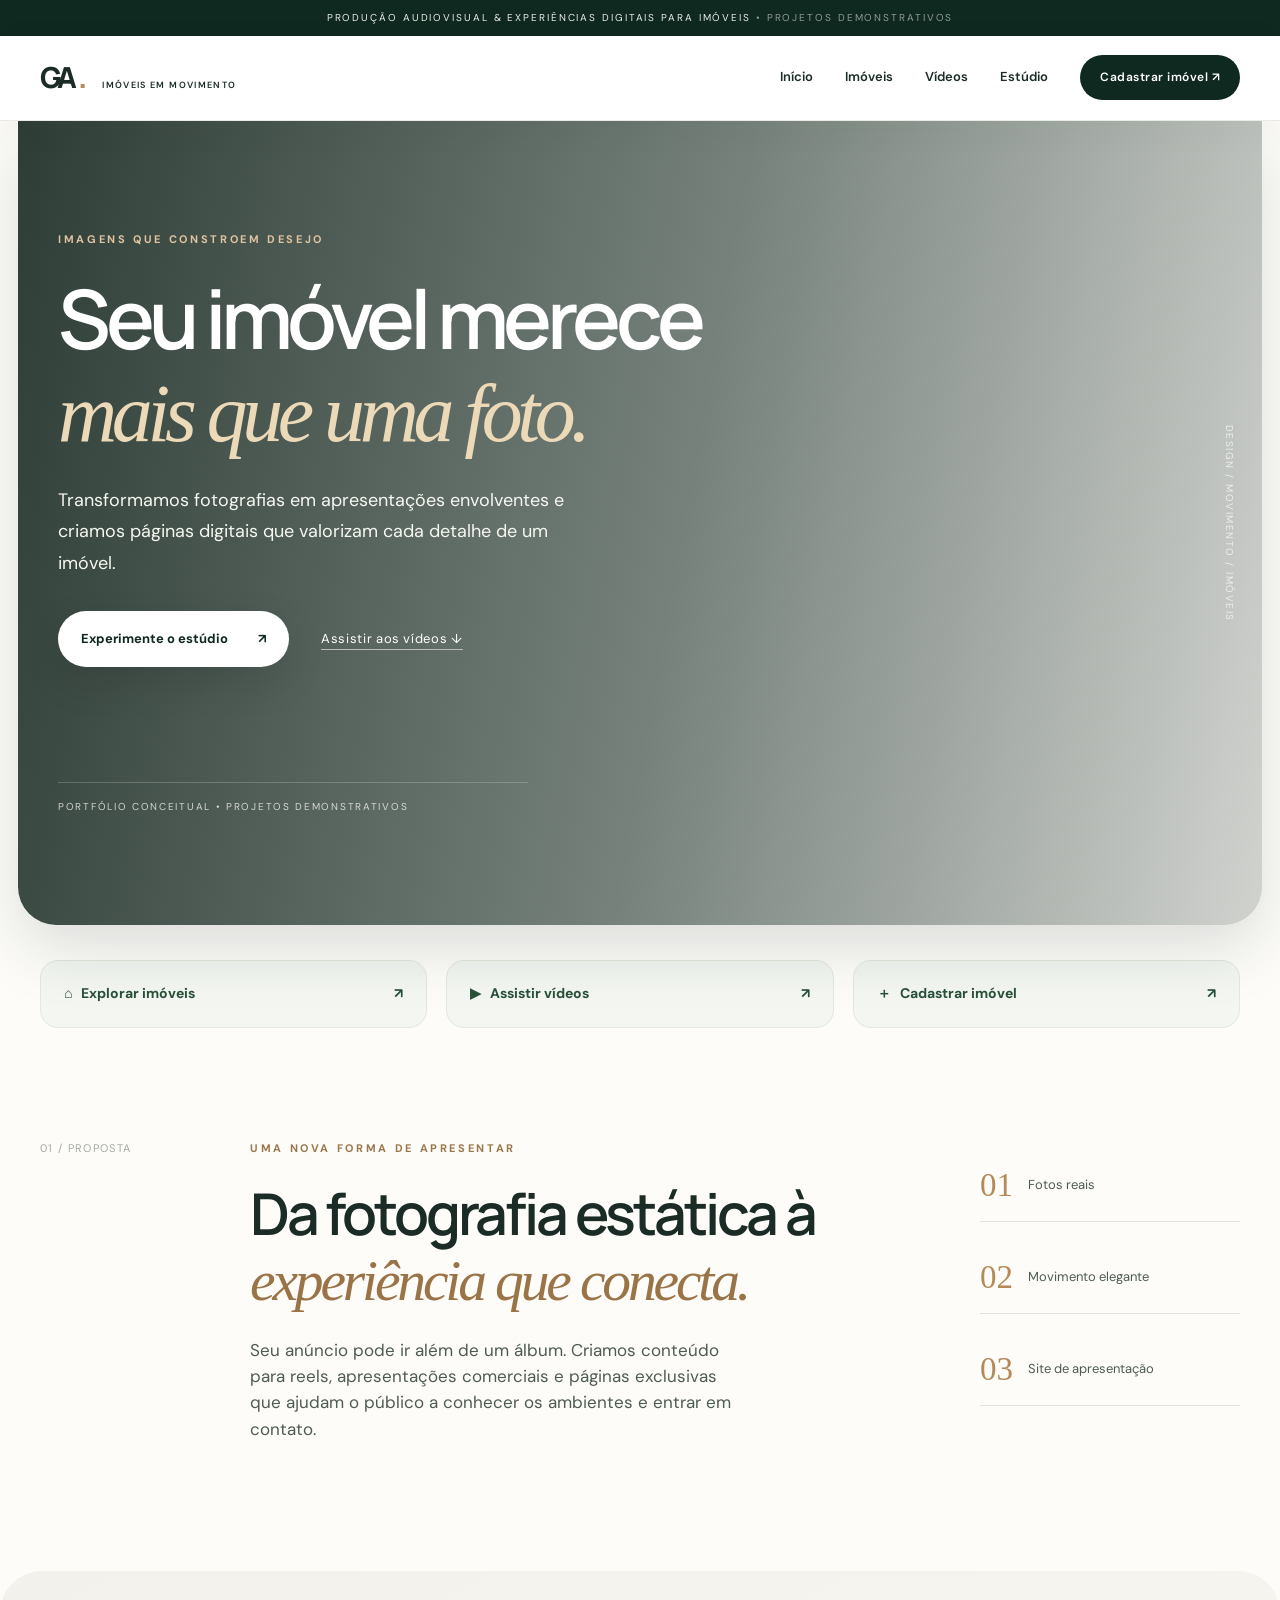
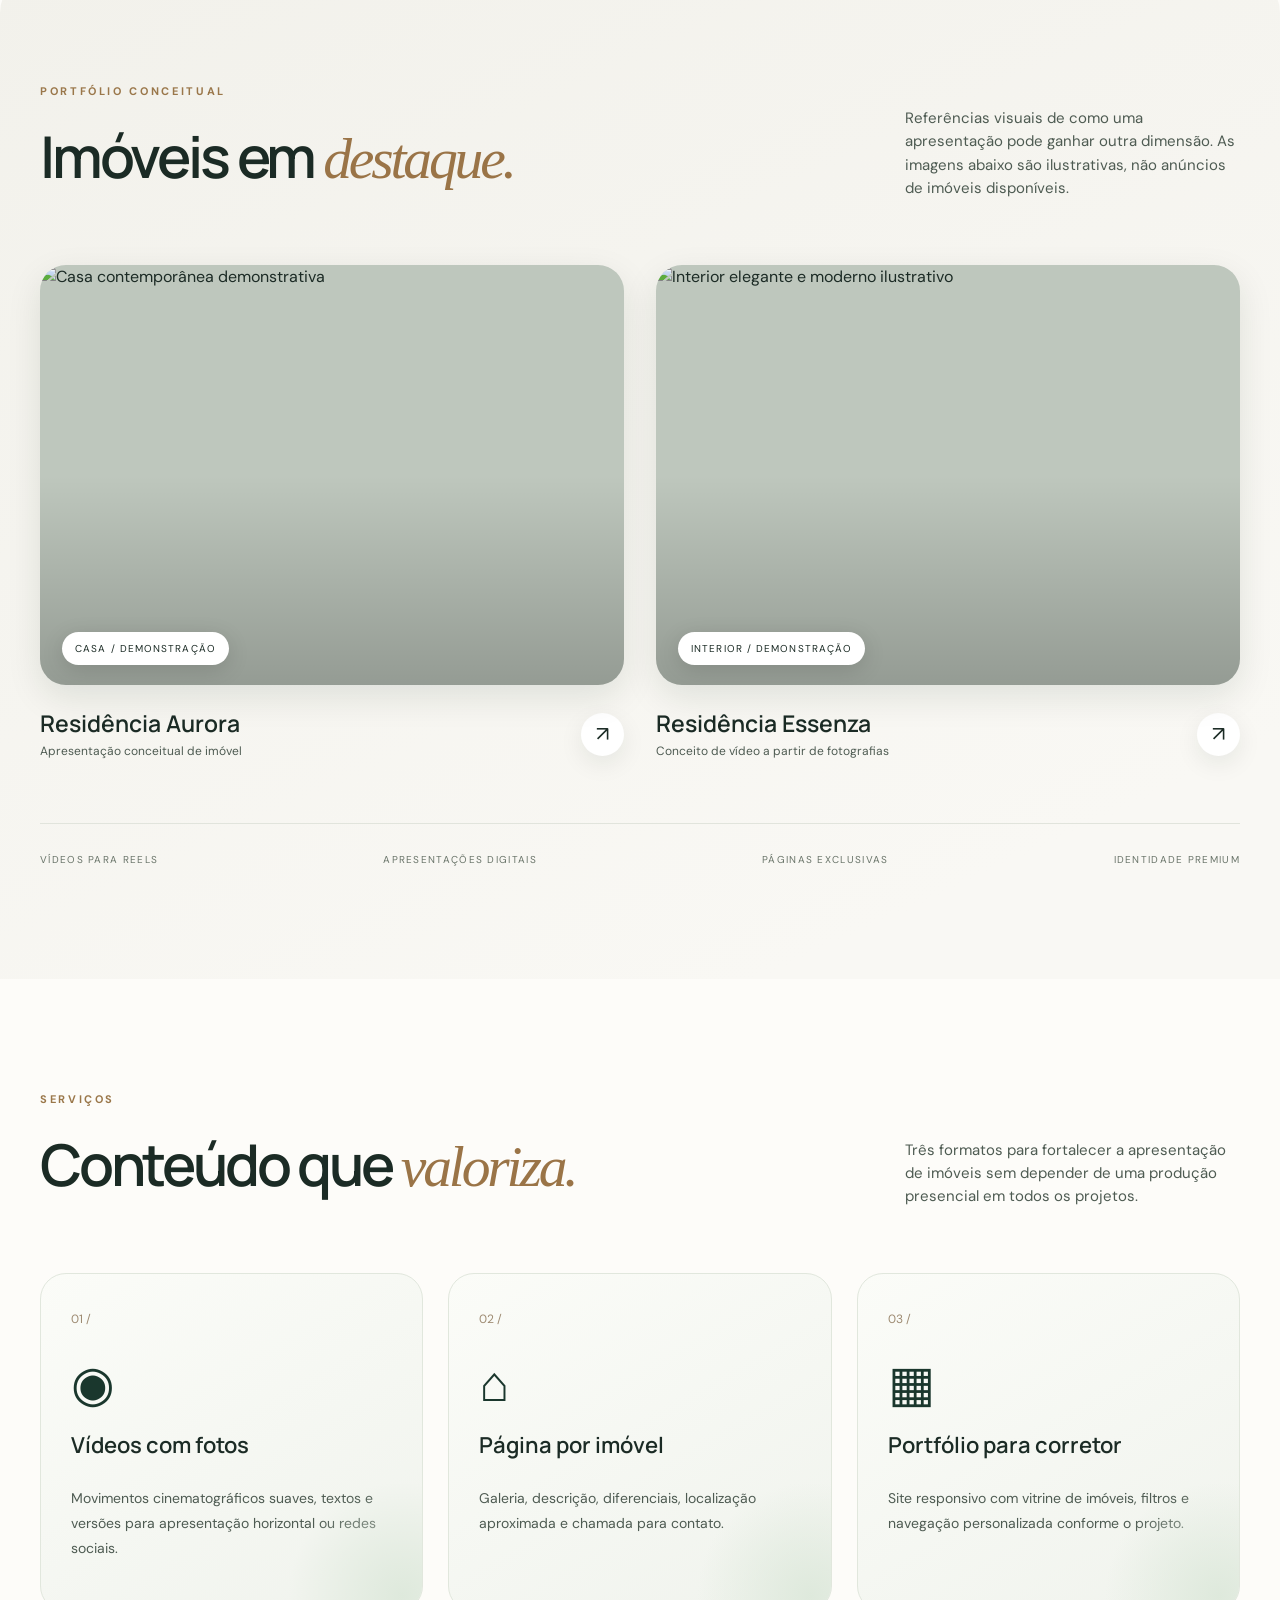
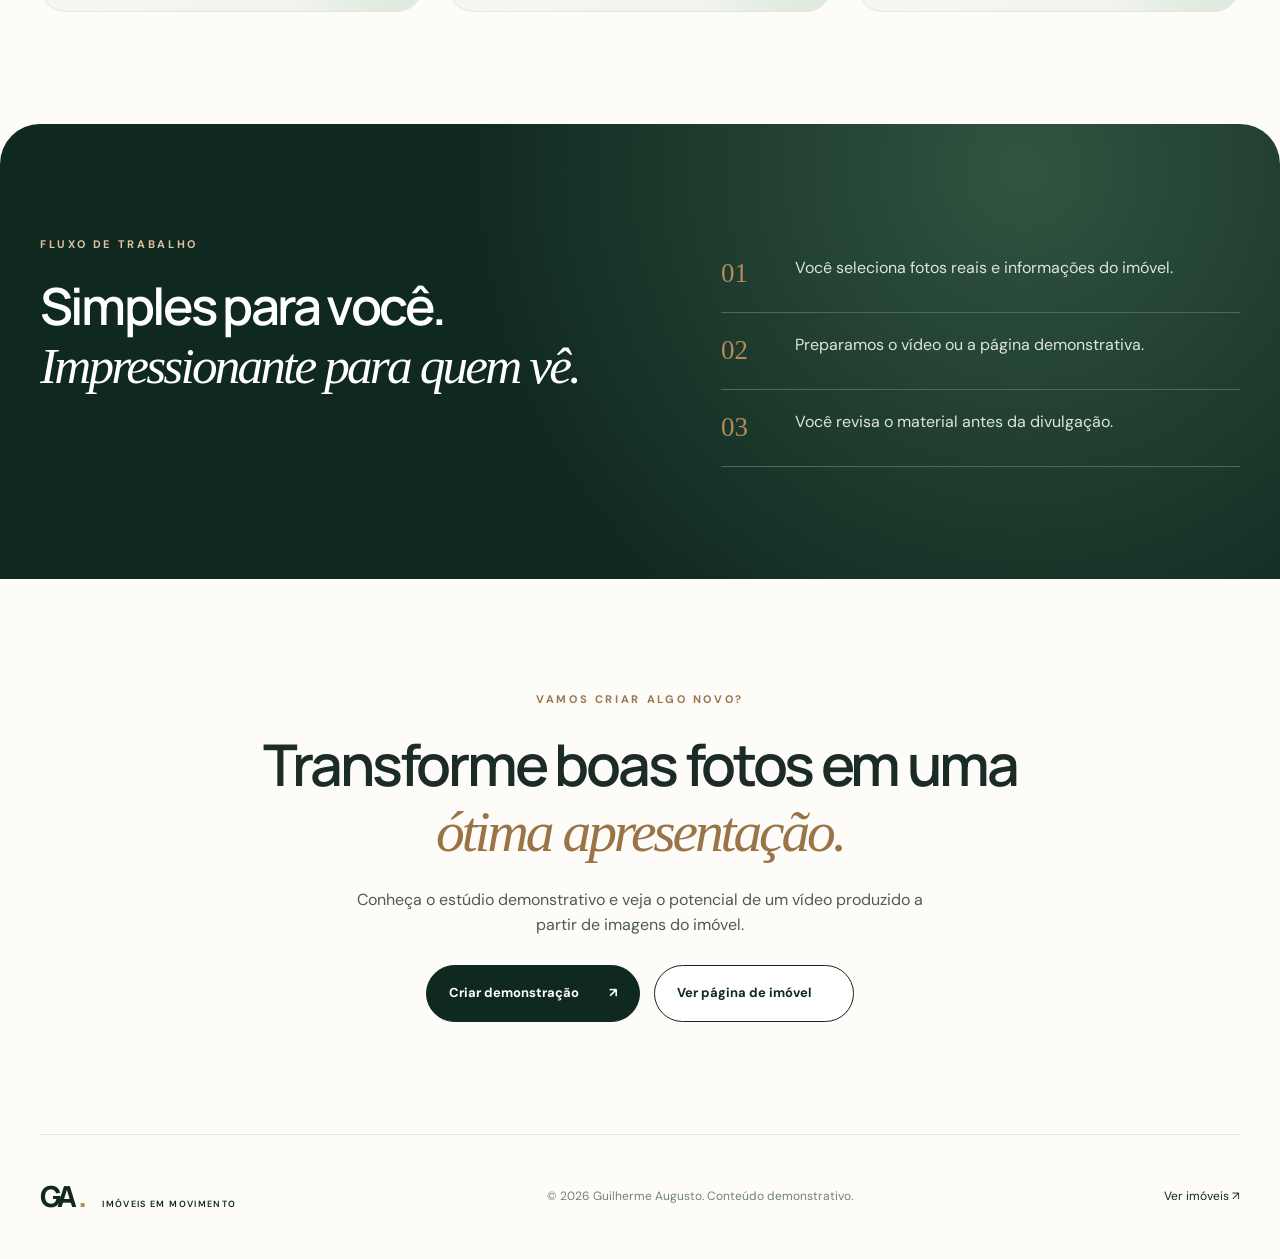
==== index.html @ cf85aceb "feat: vitrine de imoveis, cadastro local e galeria de videos demonstrativos" ====
<!doctype html>
<html lang="pt-BR"><head>
<meta charset="utf-8"><meta name="viewport" content="width=device-width,initial-scale=1">
<meta name="description" content="Guilherme Augusto — vídeos imobiliários e experiências digitais para corretores e imobiliárias.">
<meta name="theme-color" content="#122821"><title>Imóveis em Movimento | Guilherme Augusto</title>
<link rel="icon" href="assets/favicon.svg" type="image/svg+xml"><link rel="stylesheet" href="css/styles.css"><link rel="stylesheet" href="css/showcase.css">
<script defer src="js/app.js"></script></head>
<body>
<a class="skip" href="#main">Ir para o conteúdo</a>
<div class="announcement">PRODUÇÃO AUDIOVISUAL & EXPERIÊNCIAS DIGITAIS PARA IMÓVEIS <span>• PROJETOS DEMONSTRATIVOS</span></div>
<header class="nav-shell"><div class="wrap nav"><a href="index.html" class="logo">GA<span>.</span><small>IMÓVEIS EM MOVIMENTO</small></a><button class="menu-toggle" aria-label="Abrir menu" aria-expanded="false">☰</button><nav class="nav-links" aria-label="Navegação principal"><a href="index.html">Início</a><a href="imoveis.html">Imóveis</a><a href="videos.html">Vídeos</a><a href="estudio.html">Estúdio</a><a href="cadastrar.html" class="nav-cta">Cadastrar imóvel ↗</a></nav></div></header>
<main id="main">
<section class="hero"><div class="hero-visual" role="img" aria-label="Casa contemporânea com piscina ao entardecer"></div><div class="hero-shade"></div><div class="wrap hero-inner"><div class="eyebrow light">IMAGENS QUE CONSTROEM DESEJO</div><h1>Seu imóvel merece <em>mais que uma foto.</em></h1><p>Transformamos fotografias em apresentações envolventes e criamos páginas digitais que valorizam cada detalhe de um imóvel.</p><div class="hero-actions"><a class="btn btn-light" href="estudio.html">Experimente o estúdio <span>↗</span></a><a class="quiet-link" href="videos.html">Assistir aos vídeos ↓</a></div><div class="hero-note">PORTFÓLIO CONCEITUAL • PROJETOS DEMONSTRATIVOS</div></div><div class="hero-vertical">DESIGN / MOVIMENTO / IMÓVEIS</div></section>
<div class="wrap quick-paths" aria-label="Acesso rápido às áreas do site"><a href="imoveis.html">⌂ &nbsp; Explorar imóveis <span>↗</span></a><a href="videos.html">▶ &nbsp; Assistir vídeos <span>↗</span></a><a href="cadastrar.html">＋ &nbsp; Cadastrar imóvel <span>↗</span></a></div><section class="section section-intro wrap"><div class="section-index">01 / PROPOSTA</div><div class="intro-copy"><div class="eyebrow">UMA NOVA FORMA DE APRESENTAR</div><h2>Da fotografia estática à <em>experiência que conecta.</em></h2><p>Seu anúncio pode ir além de um álbum. Criamos conteúdo para reels, apresentações comerciais e páginas exclusivas que ajudam o público a conhecer os ambientes e entrar em contato.</p></div><div class="intro-counters"><div><strong>01</strong><span>Fotos reais</span></div><div><strong>02</strong><span>Movimento elegante</span></div><div><strong>03</strong><span>Site de apresentação</span></div></div></section>
<section class="section showcase" id="projetos"><div class="wrap"><div class="section-heading"><div><div class="eyebrow">PORTFÓLIO CONCEITUAL</div><h2>Imóveis em <em>destaque.</em></h2></div><p>Referências visuais de como uma apresentação pode ganhar outra dimensão. As imagens abaixo são ilustrativas, não anúncios de imóveis disponíveis.</p></div>
<div class="project-grid"><article class="project-card"><a class="project-image" href="imovel.html?id=aurora"><img src="https://images.unsplash.com/photo-1600585154340-be6161a56a0c?w=1200&q=85&fit=crop" alt="Casa contemporânea demonstrativa" loading="lazy"><span class="project-label">CASA / DEMONSTRAÇÃO</span></a><div class="project-meta"><div><h3>Residência Aurora</h3><p>Apresentação conceitual de imóvel</p></div><a aria-label="Ver demonstração Aurora" href="imovel.html?id=aurora" class="round-arrow">↗</a></div></article>
<article class="project-card"><a class="project-image" href="estudio.html"><img src="https://images.unsplash.com/photo-1600607687939-ce8a6c25118c?w=1200&q=85&fit=crop" alt="Interior elegante e moderno ilustrativo" loading="lazy"><span class="project-label">INTERIOR / DEMONSTRAÇÃO</span></a><div class="project-meta"><div><h3>Residência Essenza</h3><p>Conceito de vídeo a partir de fotografias</p></div><a aria-label="Experimentar estúdio" href="estudio.html" class="round-arrow">↗</a></div></article></div>
<div class="feature-strip"><span>VÍDEOS PARA REELS</span><span>APRESENTAÇÕES DIGITAIS</span><span>PÁGINAS EXCLUSIVAS</span><span>IDENTIDADE PREMIUM</span></div></div></section>
<section class="section services wrap" id="servicos"><div class="section-heading"><div><div class="eyebrow">SERVIÇOS</div><h2>Conteúdo que <em>valoriza.</em></h2></div><p>Três formatos para fortalecer a apresentação de imóveis sem depender de uma produção presencial em todos os projetos.</p></div><div class="service-grid"><article><span>01 /</span><div class="service-icon">◉</div><h3>Vídeos com fotos</h3><p>Movimentos cinematográficos suaves, textos e versões para apresentação horizontal ou redes sociais.</p></article><article><span>02 /</span><div class="service-icon">⌂</div><h3>Página por imóvel</h3><p>Galeria, descrição, diferenciais, localização aproximada e chamada para contato.</p></article><article><span>03 /</span><div class="service-icon">▦</div><h3>Portfólio para corretor</h3><p>Site responsivo com vitrine de imóveis, filtros e navegação personalizada conforme o projeto.</p></article></div></section>
<section class="section process" id="processo"><div class="wrap process-layout"><div><div class="eyebrow light">FLUXO DE TRABALHO</div><h2>Simples para você. <em>Impressionante para quem vê.</em></h2></div><div class="steps"><div><span>01</span><p>Você seleciona fotos reais e informações do imóvel.</p></div><div><span>02</span><p>Preparamos o vídeo ou a página demonstrativa.</p></div><div><span>03</span><p>Você revisa o material antes da divulgação.</p></div></div></div></section>
<section class="section invitation wrap" id="contato"><div class="eyebrow">VAMOS CRIAR ALGO NOVO?</div><h2>Transforme boas fotos em uma <em>ótima apresentação.</em></h2><p>Conheça o estúdio demonstrativo e veja o potencial de um vídeo produzido a partir de imagens do imóvel.</p><div class="actions-center"><a href="estudio.html" class="btn btn-dark">Criar demonstração <span>↗</span></a><a href="imovel.html?id=aurora" class="btn btn-outline">Ver página de imóvel</a></div></section></main>
<footer><div class="wrap footer-row"><div class="logo footer-logo">GA<span>.</span><small>IMÓVEIS EM MOVIMENTO</small></div><span>© <span data-year></span> Guilherme Augusto. Conteúdo demonstrativo.</span><a href="imoveis.html">Ver imóveis ↗</a></div></footer>
</body></html>
---- css/styles.css ----
@import url('https://fonts.googleapis.com/css2?family=DM+Sans:wght@400;500;600;700&family=Manrope:wght@400;500;600;700;800&display=swap');
:root{--dark:#102920;--green:#1a372d;--ink:#1b2b25;--text:#4e5b52;--gold:#bb9563;--sand:#f5f2eb;--line:#dadbd2;--white:#fff;--radius:4px}
*{box-sizing:border-box}html{scroll-behavior:smooth}body{margin:0;font-family:'DM Sans',Arial,sans-serif;background:#fff;color:var(--ink);line-height:1.55}button,input,select{font:inherit}img{max-width:100%;display:block}a{color:inherit;text-decoration:none}button{cursor:pointer}.wrap{width:min(1220px,calc(100% - 80px));margin-inline:auto}.skip{position:absolute;left:-9999px}.skip:focus{left:15px;top:15px;background:white;padding:12px;z-index:1000}.announcement{background:var(--dark);color:#e9ede7;font-size:10px;letter-spacing:.19em;text-align:center;padding:10px 12px}.announcement span{opacity:.58}.nav-shell{background:#fff;position:relative;z-index:20;border-bottom:1px solid #e9ebe5}.nav{height:84px;display:flex;align-items:center;justify-content:space-between;gap:20px}.logo{font-family:Manrope,sans-serif;font-weight:800;font-size:29px;letter-spacing:-.1em;display:inline-flex;align-items:baseline;gap:4px;white-space:nowrap}.logo span{color:var(--gold)}.logo small{font-family:'DM Sans',sans-serif;font-weight:600;letter-spacing:.15em;font-size:9px;margin-left:14px}.nav-links{display:flex;align-items:center;gap:32px;font-size:13px;font-weight:600}.nav-links a:not(.nav-cta):hover{color:#b08a58}.nav-cta{background:var(--dark);color:white!important;padding:13px 20px;letter-spacing:.04em;font-size:12px}.menu-toggle{display:none;border:0;background:transparent;font-size:23px}.hero{min-height:740px;display:grid;align-items:center;position:relative;color:#fff;overflow:hidden}.hero-visual{position:absolute;inset:0;background-image:url('https://images.unsplash.com/photo-1600585154340-be6161a56a0c?w=1900&q=90&fit=crop');background-size:cover;background-position:center;transform:scale(1.045);animation:heroMove 18s ease-in-out infinite alternate}@keyframes heroMove{to{transform:scale(1.105)}}.hero-shade{position:absolute;inset:0;background:linear-gradient(90deg,rgba(6,20,15,.82),rgba(9,23,17,.35) 72%,rgba(9,23,17,.15))}.hero-inner{z-index:1;position:relative;padding:110px 0}.eyebrow{font-size:11px;font-weight:700;letter-spacing:.24em;color:#9a774a;margin-bottom:24px}.eyebrow.light{color:#e0c3a0}.hero h1,.section h2,.studio-heading h1{font-family:Manrope,sans-serif;font-weight:600;letter-spacing:-.055em;line-height:1.13}.hero h1{font-size:clamp(56px,6.4vw,104px);max-width:870px;margin:0 0 24px}.hero h1 em,.section h2 em,.studio-heading h1 em{font-family:Georgia,serif;font-weight:400}.hero p{font-size:18px;max-width:550px;line-height:1.75;color:#f4f0e9}.hero-actions{display:flex;align-items:center;gap:32px;margin-top:32px}.btn{display:inline-flex;align-items:center;justify-content:space-between;gap:30px;padding:17px 22px;font-weight:700;font-size:13px;min-height:52px;border:1px solid transparent;transition:transform .2s,background .2s}.btn:hover{transform:translateY(-2px)}.btn-light{background:#fff;color:var(--dark)}.btn-dark{background:var(--dark);color:#fff;border:1px solid var(--dark)}.btn-outline{border:1px solid var(--dark);color:var(--dark);background:#fff}.quiet-link{color:#fff;border-bottom:1px solid #bbb;letter-spacing:.05em;font-size:13px}.hero-note{margin-top:115px;font-size:10px;letter-spacing:.17em;opacity:.75}.hero-vertical{position:absolute;right:25px;top:50%;transform:translateY(-50%);writing-mode:vertical-rl;z-index:2;font-size:10px;letter-spacing:.15em;color:#eee}.section{padding-top:112px;padding-bottom:112px}.section h2{font-size:clamp(38px,4.5vw,67px);margin:0 0 24px}.section-intro{display:grid;grid-template-columns:150px 1fr 260px;gap:60px}.section-index{color:#a4a9a2;font-size:11px;letter-spacing:.12em}.intro-copy{max-width:620px}.intro-copy p{font-size:17px;max-width:500px;color:var(--text)}.intro-counters{display:flex;flex-direction:column;gap:20px;padding-top:10px}.intro-counters div{display:flex;align-items:center;gap:15px;border-bottom:1px solid var(--line);padding:10px 0}.intro-counters strong{color:var(--gold);font-family:Georgia,serif;font-size:33px;font-weight:400}.intro-counters span{font-size:13px;color:var(--text)}.showcase{background:var(--sand)}.section-heading{display:flex;justify-content:space-between;align-items:end;gap:50px;margin-bottom:50px}.section-heading p{max-width:335px;color:var(--text);font-size:15px}.project-grid{display:grid;grid-template-columns:1fr 1fr;gap:32px}.project-image{height:420px;position:relative;display:block;overflow:hidden;background:#bec7bd}.project-image img{height:100%;width:100%;object-fit:cover;transition:transform .75s}.project-image:hover img{transform:scale(1.08)}.project-label{position:absolute;bottom:20px;left:22px;background:#fff;padding:9px 13px;font-size:10px;letter-spacing:.11em}.project-meta{display:flex;align-items:center;justify-content:space-between;padding:22px 0}.project-meta h3{font:600 23px Manrope,sans-serif;margin:0 0 3px}.project-meta p{margin:0;color:var(--text);font-size:12px}.round-arrow{border:1px solid #adb5a8;border-radius:50%;width:43px;height:43px;display:grid;place-items:center;font-size:21px}.feature-strip{border-top:1px solid var(--line);padding-top:28px;margin-top:40px;display:flex;justify-content:space-between;gap:15px;flex-wrap:wrap;color:#697469;font-size:10px;letter-spacing:.13em}.service-grid{display:grid;grid-template-columns:repeat(3,1fr);gap:25px}.service-grid article{background:var(--sand);padding:36px 30px;min-height:325px;display:flex;flex-direction:column}.service-grid article>span{color:#9d8a71;font-size:12px}.service-icon{font-family:Georgia,serif;font-size:50px;color:var(--green);margin:17px 0 6px}.service-grid h3{font:600 22px Manrope,sans-serif;margin:0 0 12px}.service-grid p{color:var(--text);font-size:14px;line-height:1.8}.process{background:var(--dark);color:#fff}.process-layout{display:grid;grid-template-columns:1.1fr 1fr;gap:110px}.process h2{font-size:clamp(38px,4vw,60px)}.steps>div{display:grid;grid-template-columns:50px 1fr;gap:24px;border-bottom:1px solid #50685b;padding:17px 0}.steps span{font-family:Georgia,serif;font-size:27px;color:var(--gold)}.steps p{color:#dce5dd;margin:3px 0;font-size:16px}.invitation{text-align:center;max-width:900px}.invitation h2{max-width:760px;margin:0 auto 24px}.invitation p{max-width:570px;margin:0 auto 28px;color:var(--text)}.actions-center{display:flex;gap:14px;justify-content:center;flex-wrap:wrap}.footer-row{border-top:1px solid var(--line);display:flex;align-items:center;justify-content:space-between;gap:20px;min-height:125px;color:#738175;font-size:12px}.footer-logo{color:var(--dark)}.footer-row>a:last-child{color:var(--dark)}.property-hero{height:520px;position:relative;display:flex;align-items:end;color:#fff}.property-hero:after{content:"";position:absolute;inset:0;background:linear-gradient(0deg,rgba(12,35,24,.75),transparent 80%)}.property-hero>img{position:absolute;width:100%;height:100%;object-fit:cover}.property-title{position:relative;z-index:1;padding-bottom:65px}.property-title h1{font:600 clamp(42px,6vw,75px) Manrope,sans-serif;margin:0}.property-title p{font-size:18px}.property-overview{display:grid;grid-template-columns:1fr 1fr;gap:80px}.property-overview p{color:var(--text);line-height:1.9;margin-bottom:28px}.gallery{padding-top:0;display:grid;grid-template-columns:2fr 1fr;gap:18px}.gallery img{width:100%;height:300px;object-fit:cover}.gallery img:first-child{grid-row:span 2;height:618px}.studio-heading{display:grid;grid-template-columns:1fr 340px;align-items:end;gap:60px;padding-top:85px;padding-bottom:55px}.studio-heading h1{font-size:clamp(48px,5vw,77px);margin:0 0 15px}.studio-heading p{max-width:600px;color:var(--text);font-size:17px}.studio-mini{display:grid;grid-template-columns:32px 1fr;gap:8px 14px}.studio-mini span{font-family:Georgia,serif;color:#a67f50;font-size:21px}.studio-mini p{font-size:12px;margin:3px 0;color:var(--text)}.studio-grid{display:grid;grid-template-columns:410px minmax(0,1fr);gap:24px;margin-bottom:110px}.form-card,.preview-card{border:1px solid var(--line);padding:34px;background:#fff;min-width:0}.form-kicker{font-size:10px;color:#a07c50;letter-spacing:.17em;font-weight:700}.form-card h2,.preview-card h2{font:600 25px Manrope,sans-serif;margin:10px 0 22px}.form-card label{display:block;font-size:12px;font-weight:700;margin:19px 0 8px}.form-card input:not([type=file]),select{height:47px;width:100%;border:1px solid #d1d8d0;padding:0 12px;background:white;color:var(--ink);outline-color:#768f7e}.dropzone{position:relative;border:1px dashed #9bb0a0;padding:22px 16px;text-align:center;background:#f6f8f4;display:flex;flex-direction:column;align-items:center;gap:5px;overflow:hidden}.dropzone input{position:absolute;inset:0;opacity:0;cursor:pointer;width:100%;height:100%}.dropzone-decoration{font-size:32px;color:var(--green)}.dropzone strong{font-size:13px}.dropzone small{font-size:11px;color:#6b786f}.picked{font-size:12px;color:#657467;margin-top:10px;max-height:130px;overflow-y:auto}.picked .photo-entry{display:flex;align-items:center;justify-content:space-between;padding:5px 0;border-bottom:1px solid #e8ebe6;gap:15px}.picked .photo-entry button{border:0;background:#e9eae6;padding:3px 7px}.form-cols{display:grid;grid-template-columns:1fr 1fr;gap:12px}.render-btn{width:100%;margin-top:26px}.render-btn:disabled{opacity:.45;cursor:not-allowed}.clear-btn{margin-top:12px;background:transparent;border:0;padding:5px 0;color:#657469;text-decoration:underline;font-size:12px}.status{font-size:12px;color:#53665a;min-height:40px}.progress{height:7px;background:#dce5d9;border-radius:10px;overflow:hidden}.progress>div{height:100%;background:#5e9073;width:0;transition:width .3s}.preview-head{display:flex;align-items:center;justify-content:space-between;gap:15px}.preview-head>span{font-size:10px;color:#637669}.video-frame{position:relative;background:#142b22;border:1px solid #244232;display:flex;justify-content:center;align-items:center;overflow:hidden;width:100%;max-height:590px;aspect-ratio:16/9}.video-frame.vertical{aspect-ratio:9/16;max-width:335px;margin-inline:auto}.video-frame canvas{width:100%;height:100%;object-fit:contain;display:block}.empty-preview{position:absolute;inset:0;background:radial-gradient(circle at 50% 40%,#314d3f,#142a22);display:flex;flex-direction:column;align-items:center;justify-content:center;text-align:center;color:#f6faf6;gap:8px;padding:15px}.empty-preview>span{font-size:44px;color:#b5c8bb}.empty-preview strong{font-size:16px}.empty-preview small{color:#b0beaf}.studio-features{display:flex;gap:20px;flex-wrap:wrap;color:#708272;font-size:11px;margin:20px 0}.info-note{background:#f4f5f0;padding:21px;border-left:3px solid var(--gold);font-size:13px}.info-note p{color:#58675c;line-height:1.8;margin:5px 0}.render-result{margin-top:26px}.render-result>strong{color:#255e39}.render-result p{font-size:13px;color:#71806e}.render-result video{width:100%;max-height:380px;background:#111}.render-result a{margin-top:12px;width:100%}
@media(max-width:1000px){.section-intro{grid-template-columns:1fr 1fr;gap:35px}.section-index{grid-column:1/-1}.studio-grid{grid-template-columns:1fr}.studio-heading{grid-template-columns:1fr}.studio-mini{max-width:400px}.process-layout{gap:50px}.wrap{width:min(1220px,calc(100% - 45px))}}@media(max-width:690px){.wrap{width:calc(100% - 34px)}.nav{height:73px}.logo{font-size:25px}.logo small{font-size:8px;margin-left:9px}.menu-toggle{display:block}.nav-links{display:none;position:absolute;left:0;right:0;top:73px;flex-direction:column;background:white;padding:25px;align-items:stretch;box-shadow:0 15px 25px #0001;gap:23px}.nav-links.open{display:flex}.nav-links.always{display:flex;position:static;box-shadow:none;padding:0;width:auto;gap:8px}.nav-links.always>a:not(.nav-cta){font-size:11px}.nav-links.always .nav-cta{display:none}.hero{min-height:620px}.hero-inner{padding:65px 0}.hero h1{font-size:clamp(48px,11vw,69px)}.hero p{font-size:15px}.hero-note{margin-top:80px}.hero-vertical{display:none}.hero-actions{align-items:flex-start;flex-direction:column;gap:25px}.section{padding-top:75px;padding-bottom:75px}.section h2{font-size:clamp(36px,8vw,47px)}.section-intro{grid-template-columns:1fr}.intro-counters{flex-direction:row;flex-wrap:wrap}.intro-counters div{min-width:120px}.section-heading{display:block}.section-heading p{max-width:none}.project-grid,.service-grid,.process-layout,.property-overview,.gallery{grid-template-columns:1fr}.project-image{height:310px}.process-layout{gap:30px}.gallery img,.gallery img:first-child{height:260px;grid-row:auto}.footer-row{flex-direction:column;align-items:flex-start;padding:25px 0;gap:8px}.property-hero{height:400px}.studio-heading{padding-top:55px;padding-bottom:25px}.studio-grid{margin-bottom:65px}.form-card,.preview-card{padding:18px}.preview-head>span{display:none}.announcement{font-size:8px}.announcement span{display:none}}@media(prefers-reduced-motion:reduce){*,*:before,*:after{scroll-behavior:auto!important;animation:none!important;transition:none!important}}
/* =============================================================
   V3 — interface editorial e organica / 11 nov 2026
   Camada visual: nao altera a logica do estudio.
   ============================================================= */
:root{
  --radius:22px;
  --gold:#b48a59;
  --sand:#f5f4f0;
  --line:#e1e4dc;
}
body{background:#fdfcf9}
button,a,input,select{transition:background-color .22s ease,border-color .22s ease,box-shadow .22s ease,transform .28s ease}
:focus-visible{outline:3px solid #be9965;outline-offset:4px}
.nav-shell{background:rgba(255,255,255,.97);box-shadow:0 8px 40px rgba(24,48,37,.035)}
.nav-cta,.btn{border-radius:999px}
.nav-cta:hover,.btn-dark:hover{background:#285743}
.btn-light{box-shadow:0 15px 40px rgba(0,0,0,.12)}
.hero{min-height:min(780px,calc(100svh - 114px));margin:0 18px;border-radius:0 0 38px 38px;box-shadow:0 24px 64px rgba(22,44,32,.14);isolation:isolate}
.hero-shade{background:linear-gradient(100deg,rgba(6,24,17,.84) 0%,rgba(7,28,20,.55) 53%,rgba(15,30,22,.19) 100%)}
.hero-visual{border-radius:inherit}
.hero h1{letter-spacing:-.065em;text-wrap:balance}
.hero h1 em{color:#ecd9b8}
.hero p{color:#f7f7f2}
.hero-note{border-top:1px solid rgba(255,255,255,.26);max-width:470px;padding-top:16px}
.section-intro{position:relative}
.intro-counters div{border-bottom:1px solid #dfe3d9}
.section-heading h2 em,.section-intro h2 em,.invitation h2 em{color:#9a7447}
.showcase{background:linear-gradient(155deg,#f2f1eb 0%,#f9f8f4 85%);border-radius:42px 42px 0 0}
.project-image{border-radius:26px;box-shadow:0 12px 35px rgba(11,35,24,.10);isolation:isolate}
.project-image img{filter:saturate(.94)}
.project-image:after{content:"";position:absolute;inset:50% 0 0;background:linear-gradient(0deg,rgba(0,0,0,.22),transparent);pointer-events:none}
.project-label{border-radius:999px;z-index:1;box-shadow:0 5px 22px #0002}
.project-card{transition:transform .28s ease}
.project-card:hover{transform:translateY(-7px)}
.project-meta{gap:12px}
.round-arrow{background:#fff;border:0;box-shadow:0 8px 24px rgba(10,40,23,.08);transition:transform .25s,background-color .25s}
.round-arrow:hover{transform:translate(3px,-3px);background:#f4e7d4}
.service-grid article{position:relative;background:linear-gradient(150deg,#fbfcf8,#f0f3ed);border:1px solid #e1e7dd;border-radius:26px;overflow:hidden;transition:transform .3s,box-shadow .3s,border-color .3s}
.service-grid article:after{content:"";position:absolute;right:-95px;bottom:-100px;width:230px;height:230px;background:radial-gradient(circle,#dee9dc,transparent 70%);pointer-events:none}
.service-grid article:hover{transform:translateY(-8px);box-shadow:0 22px 55px rgba(33,66,45,.10);border-color:#b6caba}
.service-icon{position:relative;z-index:1}
.process{background:radial-gradient(circle at 80% 10%,#315440 0%,#102920 51%);border-radius:40px 40px 0 0}
.invitation{position:relative}
.actions-center .btn{min-width:200px}
.footer-row{border-top:1px solid #e3e7de}
.property-hero{margin:0 18px;border-radius:0 0 34px 34px;overflow:hidden}
.gallery img{border-radius:20px;box-shadow:0 12px 30px rgba(10,35,25,.09)}
.studio-heading h1 em{color:#a07c50}
.form-card,.preview-card{border:1px solid #e5e9df;border-radius:26px;box-shadow:0 18px 60px rgba(22,47,32,.07);overflow:hidden}
.form-card{background:linear-gradient(170deg,#fff 0%,#fcfdf9 100%)}
.preview-card{background:#fff}
.form-card input:not([type=file]),.form-card select{border-radius:12px;border-color:#dce2d8;background:#fff}
.dropzone{border-radius:19px;border:2px dashed #b6c6b4;background:linear-gradient(150deg,#f8fbf5,#eef4ed);padding:30px 14px;transition:background .25s,border-color .25s}
.dropzone:hover{background:#ecf5e9;border-color:#80a388}
.dropzone-decoration{border-radius:50%;width:48px;height:48px;display:grid;place-items:center;background:#dbeadd}
.render-btn{justify-content:center}
.video-frame{border-radius:20px;background:#142b22;box-shadow:0 12px 35px rgba(20,43,34,.12)}
.video-frame.vertical{border-radius:24px}
.empty-preview{background:radial-gradient(circle at 50% 35%,#3b604a,#152d22 85%)}
.info-note{border-radius:14px;border-left:4px solid var(--gold)}
.render-result video{border-radius:12px}
.studio-mini{background:#f4f6f1;padding:20px 24px;border-radius:19px}
@media(max-width:690px){
  .hero{margin:0 8px;min-height:620px;border-radius:0 0 24px 24px}
  .showcase,.process{border-radius:25px 25px 0 0}
  .property-hero{margin:0 8px;border-radius:0 0 22px 22px}
  .project-image{border-radius:18px}
  .service-grid article,.form-card,.preview-card{border-radius:19px}
  .service-grid article:hover,.project-card:hover{transform:none}
  .studio-mini{padding:15px}
  .hero h1{font-size:clamp(44px,11vw,64px)}
  .nav .nav-links.always{gap:5px}
}
@media(prefers-reduced-motion:reduce){.project-card:hover,.service-grid article:hover{transform:none!important}}
---- css/showcase.css ----
/* V4 • Conteúdo editorial, vitrine, vídeos e painel demonstrativo */
:root{--ui-deep:#173329;--ui-soft:#eff3ec;--ui-cream:#faf8f4;--ui-muted:#67786b;--ui-gold:#b99460;--ui-border:#dfe5da}
[hidden]{display:none!important}
.page-hero{background:linear-gradient(115deg,#faf9f5,#f2f5ee);padding:85px 0 70px;position:relative;overflow:hidden;border-radius:0 0 44px 44px}
.page-hero:after{content:"";position:absolute;right:-180px;top:-220px;width:650px;height:650px;background:radial-gradient(circle,rgba(219,226,208,.65),transparent 69%);pointer-events:none}
.page-hero-grid{display:grid;grid-template-columns:1fr .87fr;gap:9%;align-items:center;position:relative;z-index:1}
.page-hero .eyebrow{color:#a28253;font-size:11px}
.page-hero h1,.compact-hero h1{font:600 clamp(44px,5.2vw,77px)/1.13 Manrope,sans-serif;letter-spacing:-.062em;max-width:770px;margin:0 0 26px;color:var(--dark)}
.page-hero h1 em,.compact-hero h1 em{font-family:Georgia,serif;font-weight:400;color:#9d7950}
.page-hero p{font-size:17px;line-height:1.8;max-width:550px;color:#647366;margin:0 0 28px}
.page-hero-visual{height:435px;border-radius:26px 95px 26px 26px;overflow:hidden;position:relative;box-shadow:0 25px 65px rgba(29,64,46,.16)}
.page-hero-visual img{width:100%;height:100%;object-fit:cover;transition:transform .8s}
.page-hero-visual:hover img{transform:scale(1.055)}
.page-hero-visual span{position:absolute;bottom:18px;left:20px;padding:9px 15px;background:#fff;color:#46614a;font-size:10px;letter-spacing:.13em;border-radius:999px}
.page-hero-actions{display:flex;gap:25px;align-items:center;flex-wrap:wrap}
.inline-link{border-bottom:1px solid currentColor;font-weight:600;font-size:13px}
.search-section,.video-collection{padding-top:96px;padding-bottom:110px}
.search-section-intro{display:flex;justify-content:space-between;align-items:end;gap:20px;margin-bottom:34px}
.search-section-intro h2{font:600 clamp(32px,3.6vw,47px) Manrope,sans-serif;letter-spacing:-.05em;margin:0}
.search-section-intro .eyebrow{margin-bottom:12px}
.search-section-intro>span{font-size:12px;color:var(--ui-muted);padding-bottom:7px}
.search-controls{display:grid;grid-template-columns:2fr 1fr;gap:16px;margin-bottom:37px}
.search-field{display:flex;flex-direction:column;gap:9px}
.search-field span{font-size:10px;letter-spacing:.15em;font-weight:700;color:#758877}
.search-field input,.search-field select{appearance:none;height:55px;padding:0 19px;border:1px solid #dbe4d9;background:#f9faf7;border-radius:14px;color:var(--ink);width:100%;font-size:14px;outline-color:#93aa94}
.search-field select{background-image:linear-gradient(45deg,transparent 50%,#49624d 50%),linear-gradient(135deg,#49624d 50%,transparent 50%);background-position:calc(100% - 22px) 24px,calc(100% - 17px) 24px;background-size:5px 5px,5px 5px;background-repeat:no-repeat}
.listing-grid{display:grid;grid-template-columns:repeat(3,minmax(0,1fr));gap:28px}
.listing-card{display:block;border-radius:22px;overflow:hidden;background:white;border:1px solid #e7ebe5;box-shadow:0 8px 28px rgba(21,50,31,.045);transition:transform .32s,box-shadow .32s}
.listing-card:hover{transform:translateY(-8px);box-shadow:0 21px 52px rgba(26,63,42,.14)}
.listing-photo{position:relative;height:280px;overflow:hidden;background:#dce5da}
.listing-photo img{width:100%;height:100%;object-fit:cover;transition:transform .7s}
.listing-card:hover .listing-photo img{transform:scale(1.07)}
.listing-chip{position:absolute;top:18px;left:17px;padding:7px 11px;border-radius:999px;background:rgba(255,255,255,.95);color:#345741;font-size:9px;font-weight:700;letter-spacing:.07em}
.listing-icon{position:absolute;right:17px;bottom:17px;width:40px;height:40px;border-radius:50%;background:#fff;display:grid;place-items:center;font-size:20px}
.listing-content{padding:24px 24px 22px}
.listing-eyebrow{font-size:10px;letter-spacing:.1em;color:#a08055;font-weight:700;text-transform:uppercase;margin-bottom:9px}
.listing-content h3{font:600 21px Manrope,sans-serif;letter-spacing:-.04em;margin:0 0 6px}
.listing-content>p{margin:0;color:#718073;font-size:13px;min-height:22px}
.listing-bottom{border-top:1px solid #e8eee7;display:flex;justify-content:space-between;gap:10px;margin-top:18px;padding-top:17px;font-size:11px;font-weight:700;color:#566f5b}
.listing-type{font-weight:500;color:#859183}
.notice-inline{background:#f1f5ef;border:1px solid #d9e4d5;border-radius:17px;margin-top:48px;padding:19px 24px;font-size:13px;line-height:1.8;color:#5d725f}
.notice-inline strong{color:#2b4e36}
.empty-results{text-align:center;padding:46px;background:#f6f7f3;border-radius:19px;color:#5d6e60}
.cta-section{background:linear-gradient(110deg,#153329,#345845);color:white;border-radius:28px;padding:49px 58px;margin-bottom:110px;display:flex;align-items:center;justify-content:space-between;gap:38px;position:relative;overflow:hidden}
.cta-section:before{content:"";position:absolute;right:10%;top:-115px;width:380px;height:380px;border:1px solid rgba(255,255,255,.13);border-radius:50%;pointer-events:none}
.cta-section>div,.cta-section>a{position:relative;z-index:1}
.cta-section span{color:#bbd1b8;font-size:10px;font-weight:700;letter-spacing:.16em}
.cta-section h2{font:500 clamp(26px,3.4vw,41px)/1.2 Manrope,sans-serif;letter-spacing:-.04em;max-width:720px;margin:11px 0 0}
.cta-section h2 em{font:italic 400 1.1em Georgia,serif;color:#e7d0ac}
.cta-section .btn{white-space:nowrap}
.video-tiles{display:grid;grid-template-columns:repeat(3,minmax(0,1fr));gap:28px}
.video-tile{border-radius:23px;overflow:hidden;border:1px solid #e4eae1;background:#fff;box-shadow:0 8px 26px rgba(22,54,32,.05)}
.video-teaser{width:100%;aspect-ratio:4/5;border:0;display:block;position:relative;background:#26382e;overflow:hidden;padding:0}
.video-teaser-visual{position:absolute;inset:0;overflow:hidden}
.video-teaser-visual img{position:absolute;inset:0;width:100%;height:100%;object-fit:cover;opacity:0;animation:showSlide 12s infinite ease-in-out}
.video-teaser-visual img:first-child{opacity:1}
@keyframes showSlide{0%{opacity:0;transform:scale(1.03)}4%{opacity:1}28%{opacity:1}34%{opacity:0;transform:scale(1.16)}100%{opacity:0;transform:scale(1.16)}}
.video-teaser:after{content:"";position:absolute;inset:0;background:linear-gradient(0deg,#0d2510a6,transparent 48%);pointer-events:none}
.video-play{position:absolute;top:50%;left:50%;transform:translate(-50%,-50%);width:69px;height:69px;border:1px solid #ffffffa6;backdrop-filter:blur(10px);background:#ffffff40;border-radius:50%;display:grid;place-items:center;color:white;font-size:20px;text-indent:3px;z-index:1;transition:transform .25s}
.video-teaser:hover .video-play{transform:translate(-50%,-50%) scale(1.12)}
.video-length{position:absolute;right:19px;bottom:20px;background:#fff;color:#31553c;font-size:11px;padding:6px 10px;border-radius:999px;z-index:1;font-weight:700}
.video-tile-info{display:flex;align-items:center;justify-content:space-between;gap:10px;padding:22px 20px}
.video-tile-info h3{font:600 20px Manrope,sans-serif;letter-spacing:-.035em;margin:0 0 5px}
.video-tile-info p{font-size:9px;letter-spacing:.1em;color:#88988a;margin:0}
.video-tile-info button{border:0;background:#eaf1e9;border-radius:999px;padding:10px 12px;color:#244b31;font-size:11px;font-weight:700;white-space:nowrap}
.modal-open{overflow:hidden}
.film-modal{position:fixed;inset:0;z-index:100;background:#091912a8;display:grid;place-items:center;padding:18px}
.film-backdrop{position:absolute;inset:0}
.film-panel{position:relative;width:min(960px,100%);max-height:95vh;overflow:auto;background:#fdfdfb;border-radius:24px;padding:23px;box-shadow:0 35px 110px #0007}
.film-top{display:flex;justify-content:space-between;align-items:center;gap:20px;padding:6px 5px 19px}
.film-top small{font-size:9px;letter-spacing:.16em;color:#9d8057}
.film-top h2{font:600 25px Manrope,sans-serif;margin:4px 0 0}
.film-top button{border:1px solid #dfe4dd;border-radius:50%;background:white;width:39px;height:39px;font-size:18px}
.film-screen{aspect-ratio:16/9;position:relative;overflow:hidden;border-radius:16px;background:#0c2819}
.film-screen>img{position:absolute;inset:0;width:100%;height:100%;object-fit:cover;transition:opacity .4s;will-change:transform}
.film-gradient{position:absolute;inset:40% 0 0;background:linear-gradient(0deg,#091c13b8,transparent)}
.film-caption{position:absolute;left:6%;bottom:10%;display:flex;flex-direction:column;gap:4px;color:#fff;pointer-events:none}
.film-caption span:first-child{font-size:10px;letter-spacing:.18em;color:#d9c0a0}
.film-caption strong{font:500 clamp(26px,4vw,46px) Manrope,sans-serif;letter-spacing:-.05em}
.film-caption span:last-child{font-size:13px}
.film-screen>button{position:absolute;right:5%;bottom:10%;background:#ffffff45;color:white;border:1px solid #ffffff99;backdrop-filter:blur(6px);height:45px;width:45px;border-radius:50%;cursor:pointer}
.film-controls{display:flex;align-items:center;gap:20px;padding:20px 3px 5px;color:#576657;font-size:11px}
.film-track{height:6px;background:#e0e7dc;flex:1;border-radius:999px;overflow:hidden}
.film-track div{height:100%;width:0;background:#bd995f}
.film-controls button{border:0;background:none;color:#315d3a;font-size:12px;font-weight:700;cursor:pointer}
.film-footnote{color:#718072;font-size:11px;margin:8px 4px}
.compact-hero{padding:66px 0 58px}
.compact-hero p{max-width:700px;margin:0}
.admin-shell{padding-top:58px;padding-bottom:100px}
.admin-status{background:#ebf2eb;border:1px solid #d4e3d4;border-radius:17px;padding:20px 24px;display:flex;justify-content:space-between;gap:20px;align-items:center;margin-bottom:28px}
.admin-status strong{font-size:14px;color:#2b593b;display:flex;align-items:center;gap:9px}
.admin-status p{font-size:12px;color:#607563;margin:8px 0 0;max-width:740px}
.admin-status>span{font-size:10px;color:#668369;letter-spacing:.08em;white-space:nowrap}
.status-indicator{width:9px;height:9px;border-radius:50%;background:#5ba66a;display:inline-block}
.admin-grid{display:grid;grid-template-columns:minmax(0,1.65fr) minmax(250px,.8fr);gap:27px;align-items:start}
.admin-form{background:white;border:1px solid #e2e8df;border-radius:25px;padding:34px;box-shadow:0 13px 38px rgba(26,48,32,.05)}
.form-heading{display:flex;justify-content:space-between;gap:12px;align-items:end;border-bottom:1px solid #e6ebe4;padding-bottom:22px;margin-bottom:22px}
.form-heading small,.sidebar-copy small{font-size:10px;letter-spacing:.13em;color:#a08057;font-weight:700}
.form-heading h2{font:600 27px Manrope,sans-serif;margin:5px 0 0}
.form-heading>span{color:#8c9789;font-size:11px}
.admin-form label{display:block;font-size:12px;font-weight:700;color:#526252;margin-bottom:19px}
.admin-form label>span{font-weight:400;color:#9ba599}
.field-grid{display:grid;grid-template-columns:1fr 1fr;gap:16px}
.field-grid.four{grid-template-columns:repeat(4,minmax(0,1fr))}
.admin-form input:not([type=file]),.admin-form select,.admin-form textarea{display:block;border:1px solid #dce5d9;border-radius:11px;padding:11px 13px;width:100%;margin-top:8px;font-size:14px;background:#fcfdfa;color:#1d3927;outline-color:#7d9e7c}
.admin-form input:not([type=file]),.admin-form select{height:48px}
.admin-form textarea{resize:vertical;min-height:100px}
.upload-zone{background:#f4f8f2;border:2px dashed #b5c5b5;border-radius:17px;padding:30px 20px;position:relative;display:flex;flex-direction:column;gap:8px;align-items:center;text-align:center;margin-top:10px}
.upload-zone input{position:absolute;inset:0;opacity:0;cursor:pointer}
.upload-icon{background:#e1ece0;width:54px;height:54px;display:grid;place-items:center;border-radius:50%;font-size:29px;color:#487a57}
.upload-zone small{font-weight:400;color:#829383}
.upload-preview{display:grid;grid-template-columns:repeat(5,minmax(0,1fr));gap:9px}
.upload-preview img{width:100%;height:90px;object-fit:cover;border-radius:11px}
.field-note{font-size:11px;color:#758674}
.admin-actions{display:flex;gap:13px;flex-wrap:wrap;margin-top:22px}
.admin-actions .btn{min-width:190px;justify-content:center}
.admin-message{font-size:12px;color:#2d7240;font-weight:600;min-height:21px}
.admin-message.error{color:#ae3030}
.sidebar-visual{height:275px;border-radius:22px 22px 0 0;overflow:hidden}
.sidebar-visual img{width:100%;height:100%;object-fit:cover}
.sidebar-copy{background:#f0f4ed;border-radius:0 0 22px 22px;padding:27px}
.sidebar-copy h3{font:600 26px/1.2 Manrope,sans-serif;letter-spacing:-.04em;margin:12px 0}
.sidebar-copy p{font-size:13px;line-height:1.75;color:#607365}
.sidebar-copy a{color:#315b3c;font-size:12px;font-weight:700;text-decoration:underline}
.my-list-head{display:flex;justify-content:space-between;align-items:end;margin:85px 0 25px}
.my-list-head .eyebrow{margin:0 0 8px}
.my-list-head h2{font:600 35px Manrope,sans-serif;margin:0}
.my-list-head>span{color:#859283;font-size:12px}
.my-properties{display:grid;gap:11px}
.my-property{display:grid;grid-template-columns:100px 1fr auto;gap:20px;align-items:center;padding:12px;border:1px solid #e0e7de;border-radius:16px}
.my-property>img{width:100px;height:76px;object-fit:cover;border-radius:10px}
.my-property strong{display:block;font-size:15px}
.my-property span{font-size:12px;color:#7f917f}
.my-actions{display:flex;gap:8px;align-items:center;flex-wrap:wrap}
.my-actions a,.my-actions button{border:1px solid #d3e1d4;background:#f3f7f1;padding:8px 12px;border-radius:999px;font-size:12px;color:#356143;cursor:pointer}
.my-actions .danger{background:#fff5f3;color:#aa3c36;border-color:#f2d4cf}
.no-properties{padding:30px;background:#f5f7f2;border-radius:16px;color:#7b897a;font-size:14px}
.detail-loading{padding:90px 0;text-align:center;color:#7e8b80}
.detail-hero{position:relative;min-height:540px;margin:0 18px;display:flex;align-items:end;overflow:hidden;border-radius:0 0 35px 35px;background:#284c35}
.detail-hero>img{position:absolute;inset:0;width:100%;height:100%;object-fit:cover}
.detail-overlay{position:absolute;inset:0;background:linear-gradient(0deg,rgba(7,25,15,.9),rgba(7,25,15,.05) 80%)}
.detail-hero-copy{position:relative;color:white;padding-bottom:70px}
.detail-hero-copy h1{font:600 clamp(42px,6vw,77px)/1.15 Manrope,sans-serif;letter-spacing:-.06em;margin:0}
.detail-hero-copy p{font-size:17px;color:#e6eee3}
.detail-status{display:inline-block;border:1px solid #ffffff8f;color:white;border-radius:999px;padding:7px 14px;font-size:10px;letter-spacing:.08em}
.detail-body{display:grid;grid-template-columns:minmax(0,1fr) 310px;gap:80px;padding-top:95px;padding-bottom:85px}
.detail-body h2{font:600 39px Manrope,sans-serif;margin:0 0 24px;letter-spacing:-.045em}
.detail-main>p{font-size:16px;color:#677966;line-height:1.85;max-width:730px}
.detail-stats{display:flex;gap:12px;flex-wrap:wrap;margin:45px 0 58px}
.detail-stats>div{background:#f3f6f0;border-radius:14px;padding:17px 20px;min-width:105px}
.detail-stats span{display:block;font-size:10px;color:#889686;letter-spacing:.08em}
.detail-stats strong{display:block;font-size:19px;margin-top:7px}
.detail-main h3{font:600 27px Manrope,sans-serif;letter-spacing:-.03em}
.detail-gallery{display:grid;grid-template-columns:1fr 1fr;gap:13px}
.detail-gallery img{width:100%;height:260px;object-fit:cover;border-radius:15px}
.detail-gallery img:first-child{grid-column:1/-1;height:390px}
.side-sticky{position:sticky;top:30px;background:#eff4ee;border-radius:22px;padding:30px}
.side-sticky>span{font-size:10px;letter-spacing:.15em;color:#8e7758}
.side-sticky h3{font:600 28px/1.25 Manrope,sans-serif;letter-spacing:-.045em;margin:14px 0}
.side-sticky p{font-size:14px;color:#647465;line-height:1.75}
.side-sticky .btn{width:100%;justify-content:center;margin:16px 0}
.side-sticky .inline-link{display:inline-block;margin-top:12px}
.quick-paths{display:grid;grid-template-columns:repeat(3,1fr);gap:19px;padding:35px 0 0}
.quick-paths a{display:flex;align-items:center;justify-content:space-between;gap:12px;padding:22px 23px;background:#f3f6f1;border:1px solid #e1e8dd;border-radius:18px;font-size:14px;font-weight:700;color:#295038;transition:transform .25s,background .25s}
.quick-paths a:hover{transform:translateY(-4px);background:#e4eee4}
@media(max-width:1040px){.listing-grid,.video-tiles{grid-template-columns:repeat(2,minmax(0,1fr))}.page-hero-grid{gap:4%}.admin-grid{grid-template-columns:1fr 250px}.field-grid.four{grid-template-columns:repeat(2,1fr)}.detail-body{grid-template-columns:1fr 260px;gap:40px}}
@media(max-width:780px){.page-hero{padding:58px 0}.page-hero-grid{grid-template-columns:1fr;gap:35px}.page-hero-visual{height:315px}.admin-grid,.detail-body{grid-template-columns:1fr}.admin-side{display:none}.quick-paths{grid-template-columns:1fr}.cta-section{padding:36px 30px;display:block}.cta-section .btn{margin-top:25px}.admin-status{display:block}.admin-status>span{display:block;margin-top:12px}}
@media(max-width:580px){.page-hero{border-radius:0 0 24px 24px;padding:47px 0}.page-hero h1{font-size:47px}.page-hero p{font-size:15px}.page-hero-visual{height:270px;border-radius:18px 60px 18px 18px}.listing-grid,.video-tiles,.search-controls,.field-grid,.field-grid.four{grid-template-columns:1fr}.search-section,.video-collection{padding:65px 0}.listing-photo{height:255px}.search-section-intro{align-items:start;flex-direction:column;gap:6px}.cta-section{margin-bottom:70px;border-radius:20px}.admin-form{padding:22px 17px;border-radius:16px}.form-heading{align-items:start;flex-direction:column}.my-property{grid-template-columns:68px 1fr;gap:12px}.my-property>img{width:68px;height:68px}.my-actions{grid-column:1/-1}.upload-preview{grid-template-columns:repeat(3,1fr)}.film-panel{padding:13px;border-radius:16px}.film-screen{aspect-ratio:4/5}.film-caption{bottom:12%}.film-caption strong{font-size:25px}.film-controls{gap:9px}.film-top h2{font-size:20px}.film-top small{font-size:8px}.detail-hero{margin:0 7px;min-height:430px;border-radius:0 0 22px 22px}.detail-gallery{grid-template-columns:1fr}.detail-gallery img,.detail-gallery img:first-child{height:250px;grid-column:auto}.detail-body{padding-top:60px}.preview-card,.form-card{box-shadow:none}.video-teaser{aspect-ratio:4/3}}
@media(prefers-reduced-motion:reduce){.video-teaser-visual img{animation:none}.video-teaser-visual img:first-child{opacity:1}}
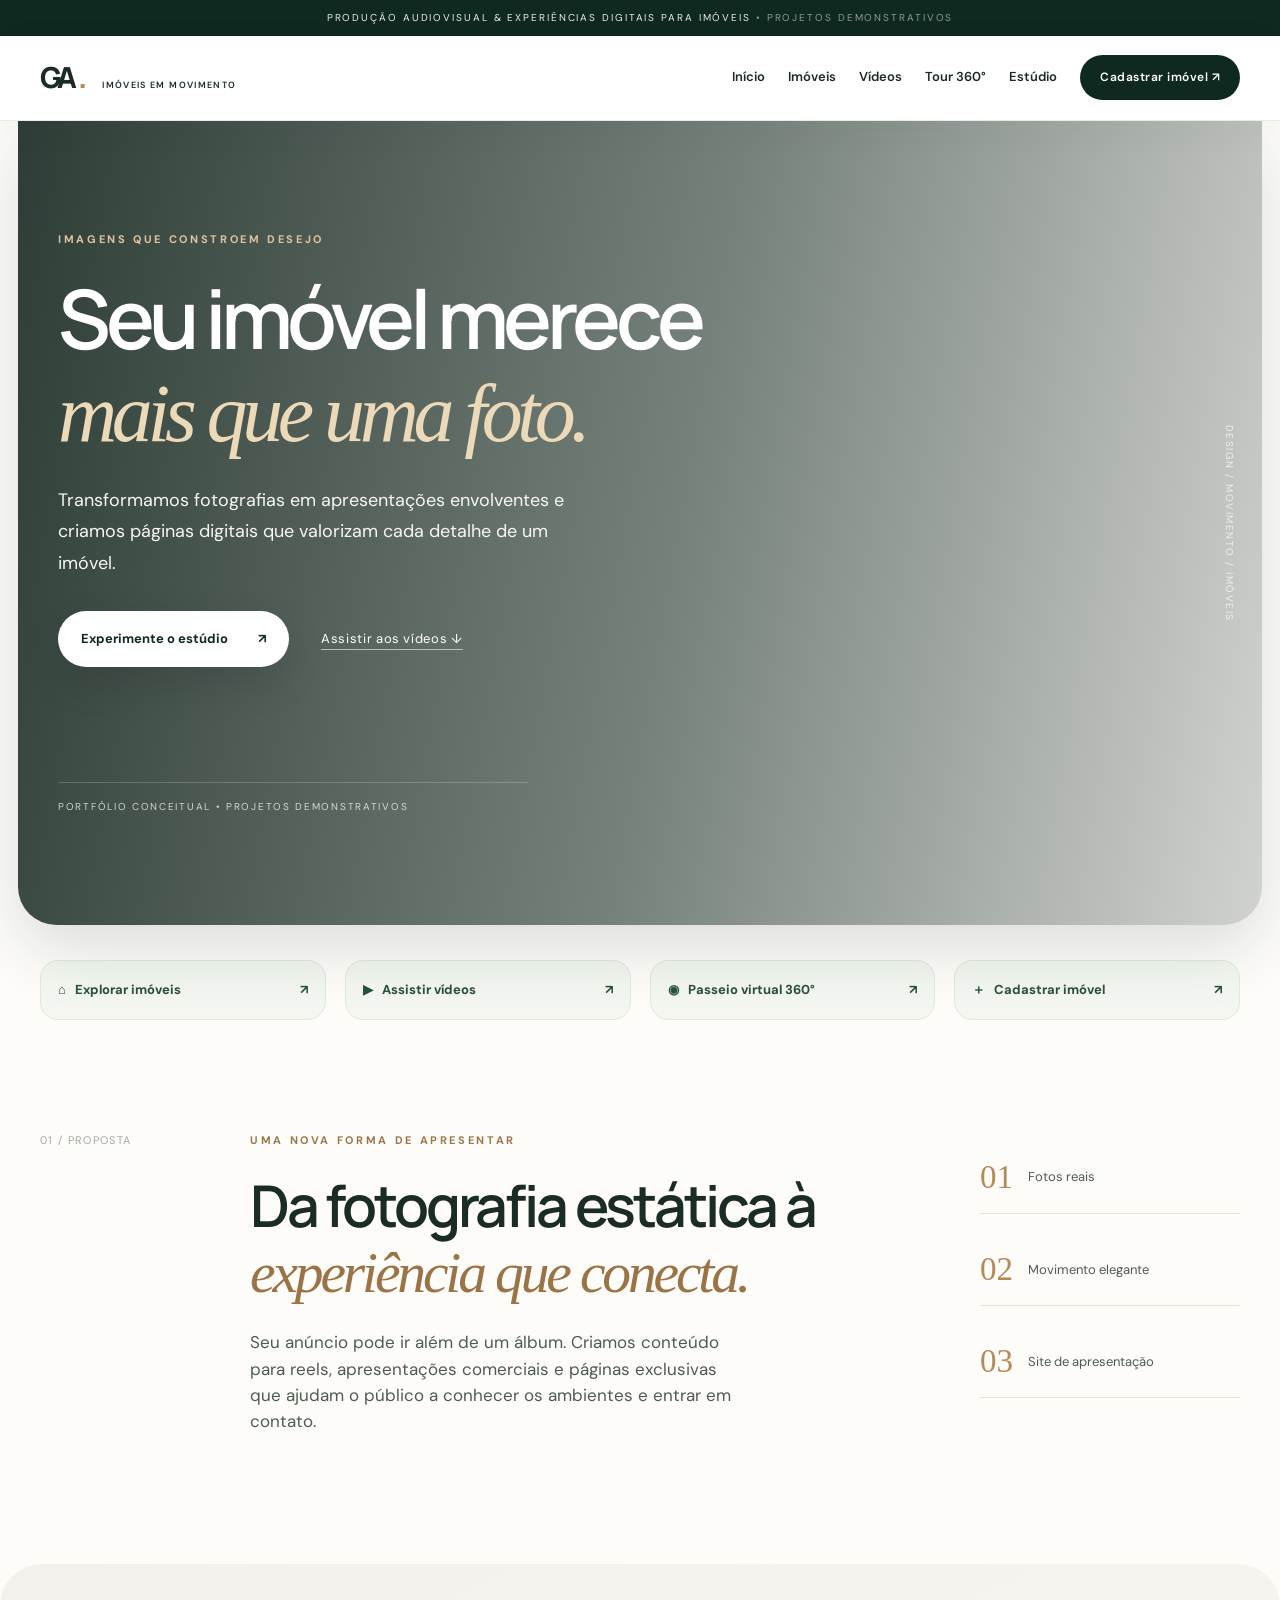
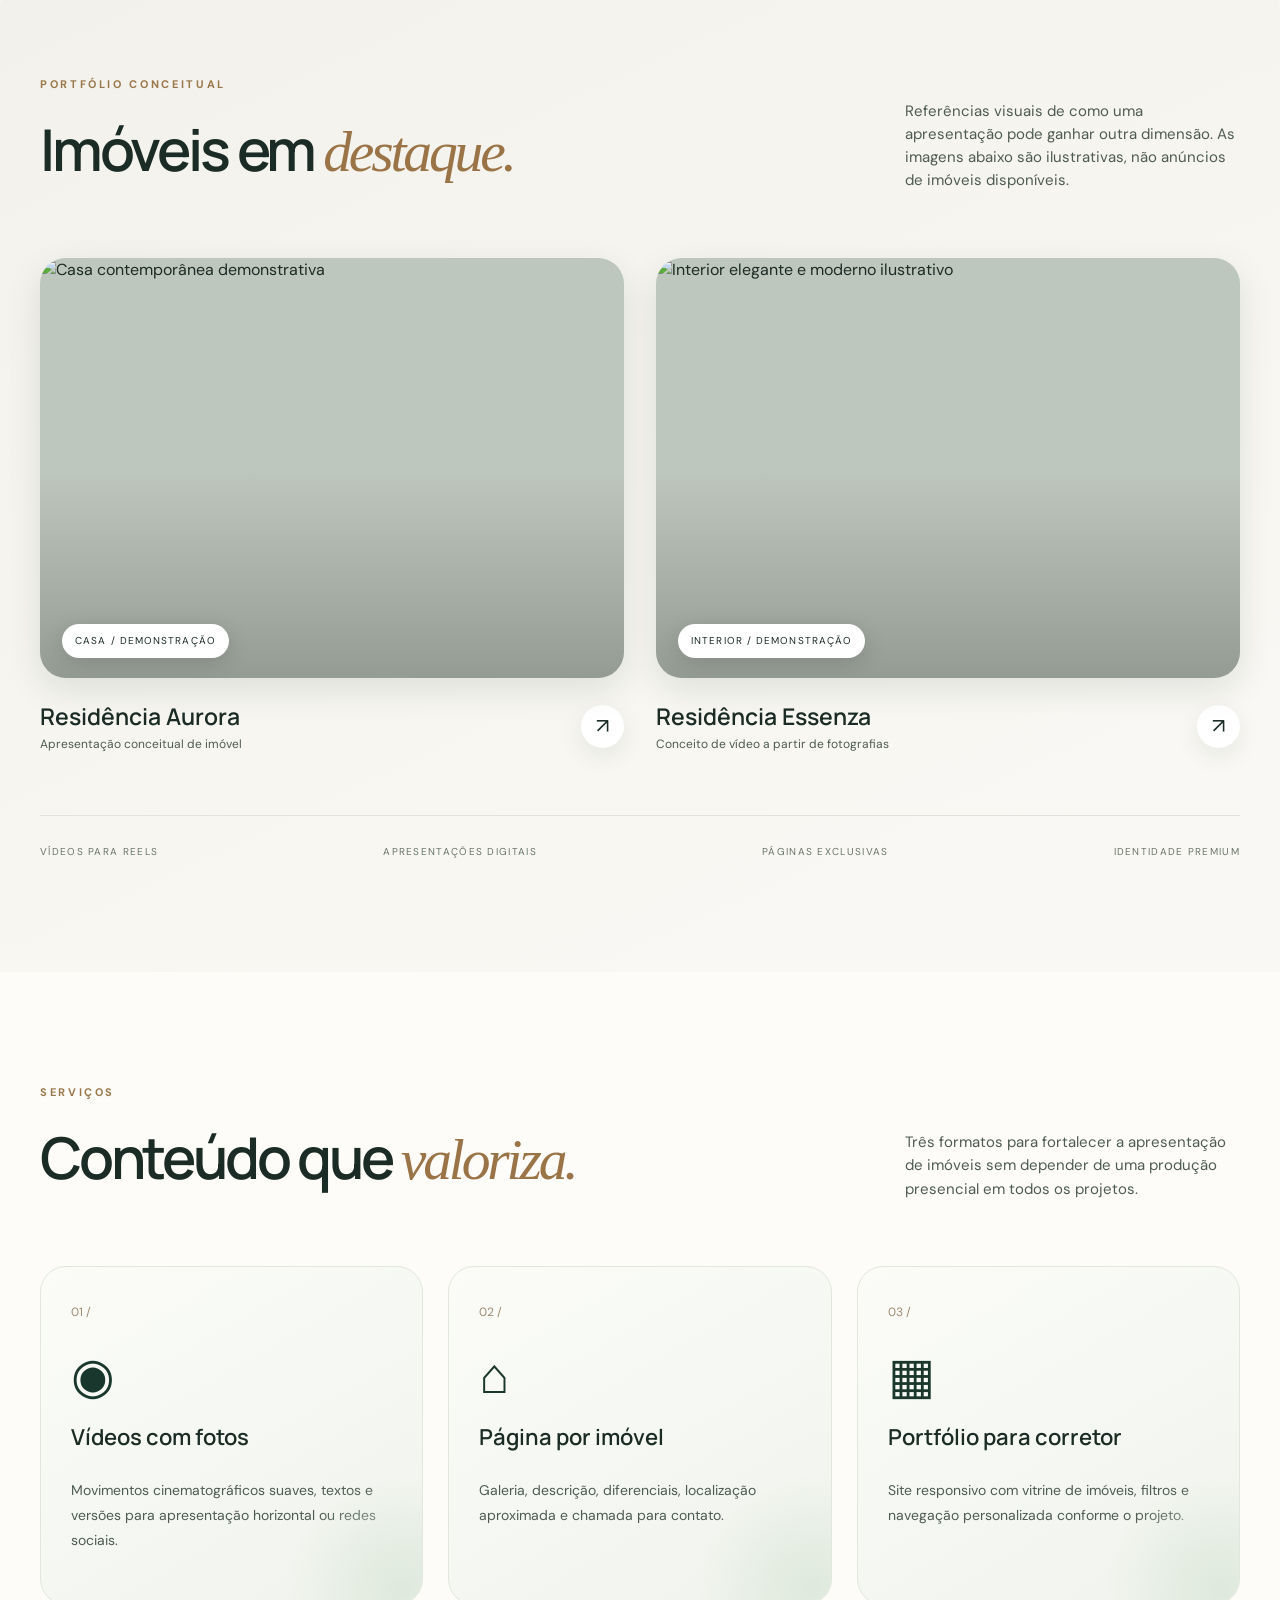
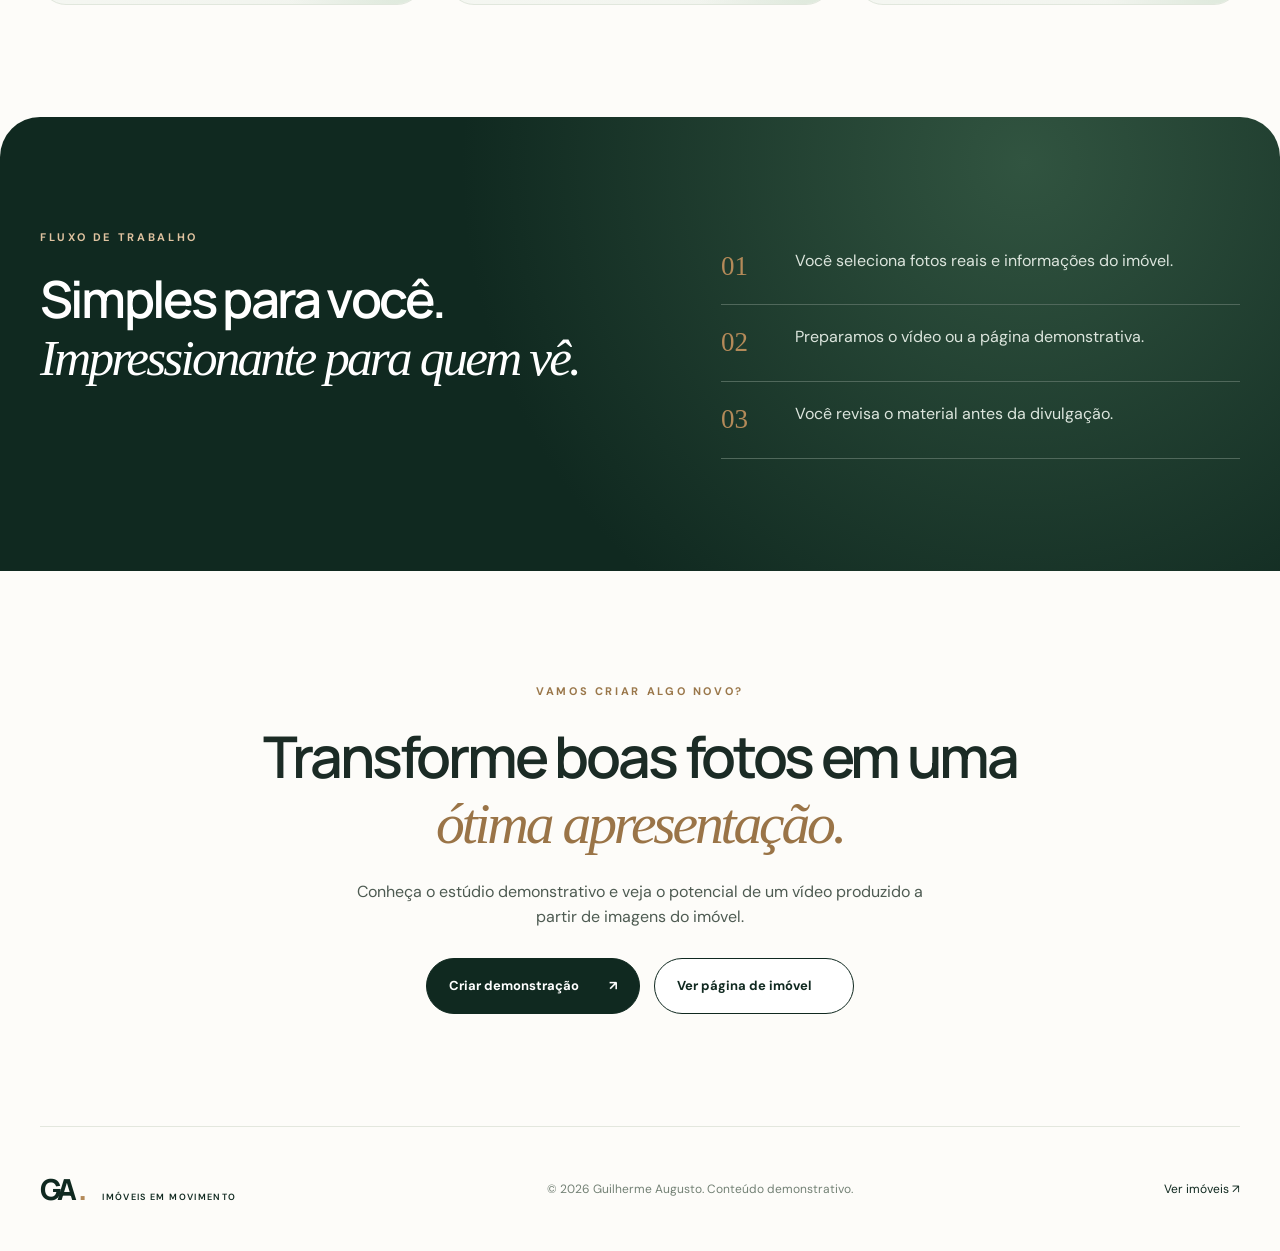
==== commit 5ae1e04b: "feat: adiciona tour virtual 360 com passeio demonstrativo e construtor local" ====
--- a/index.html
+++ b/index.html
@@ -8,10 +8,10 @@
 <body>
 <a class="skip" href="#main">Ir para o conteúdo</a>
 <div class="announcement">PRODUÇÃO AUDIOVISUAL & EXPERIÊNCIAS DIGITAIS PARA IMÓVEIS <span>• PROJETOS DEMONSTRATIVOS</span></div>
-<header class="nav-shell"><div class="wrap nav"><a href="index.html" class="logo">GA<span>.</span><small>IMÓVEIS EM MOVIMENTO</small></a><button class="menu-toggle" aria-label="Abrir menu" aria-expanded="false">☰</button><nav class="nav-links" aria-label="Navegação principal"><a href="index.html">Início</a><a href="imoveis.html">Imóveis</a><a href="videos.html">Vídeos</a><a href="estudio.html">Estúdio</a><a href="cadastrar.html" class="nav-cta">Cadastrar imóvel ↗</a></nav></div></header>
+<header class="nav-shell"><div class="wrap nav"><a href="index.html" class="logo">GA<span>.</span><small>IMÓVEIS EM MOVIMENTO</small></a><button class="menu-toggle" aria-label="Abrir menu" aria-expanded="false">☰</button><nav class="nav-links" aria-label="Navegação principal"><a href="index.html">Início</a><a href="imoveis.html">Imóveis</a><a href="videos.html">Vídeos</a><a href="tour-virtual.html">Tour 360°</a><a href="estudio.html">Estúdio</a><a href="cadastrar.html" class="nav-cta">Cadastrar imóvel ↗</a></nav></div></header>
 <main id="main">
 <section class="hero"><div class="hero-visual" role="img" aria-label="Casa contemporânea com piscina ao entardecer"></div><div class="hero-shade"></div><div class="wrap hero-inner"><div class="eyebrow light">IMAGENS QUE CONSTROEM DESEJO</div><h1>Seu imóvel merece <em>mais que uma foto.</em></h1><p>Transformamos fotografias em apresentações envolventes e criamos páginas digitais que valorizam cada detalhe de um imóvel.</p><div class="hero-actions"><a class="btn btn-light" href="estudio.html">Experimente o estúdio <span>↗</span></a><a class="quiet-link" href="videos.html">Assistir aos vídeos ↓</a></div><div class="hero-note">PORTFÓLIO CONCEITUAL • PROJETOS DEMONSTRATIVOS</div></div><div class="hero-vertical">DESIGN / MOVIMENTO / IMÓVEIS</div></section>
-<div class="wrap quick-paths" aria-label="Acesso rápido às áreas do site"><a href="imoveis.html">⌂ &nbsp; Explorar imóveis <span>↗</span></a><a href="videos.html">▶ &nbsp; Assistir vídeos <span>↗</span></a><a href="cadastrar.html">＋ &nbsp; Cadastrar imóvel <span>↗</span></a></div><section class="section section-intro wrap"><div class="section-index">01 / PROPOSTA</div><div class="intro-copy"><div class="eyebrow">UMA NOVA FORMA DE APRESENTAR</div><h2>Da fotografia estática à <em>experiência que conecta.</em></h2><p>Seu anúncio pode ir além de um álbum. Criamos conteúdo para reels, apresentações comerciais e páginas exclusivas que ajudam o público a conhecer os ambientes e entrar em contato.</p></div><div class="intro-counters"><div><strong>01</strong><span>Fotos reais</span></div><div><strong>02</strong><span>Movimento elegante</span></div><div><strong>03</strong><span>Site de apresentação</span></div></div></section>
+<div class="wrap quick-paths" aria-label="Acesso rápido às áreas do site"><a href="imoveis.html">⌂ &nbsp; Explorar imóveis <span>↗</span></a><a href="videos.html">▶ &nbsp; Assistir vídeos <span>↗</span></a><a href="tour-virtual.html">◉ &nbsp; Passeio virtual 360° <span>↗</span></a><a href="cadastrar.html">＋ &nbsp; Cadastrar imóvel <span>↗</span></a></div><section class="section section-intro wrap"><div class="section-index">01 / PROPOSTA</div><div class="intro-copy"><div class="eyebrow">UMA NOVA FORMA DE APRESENTAR</div><h2>Da fotografia estática à <em>experiência que conecta.</em></h2><p>Seu anúncio pode ir além de um álbum. Criamos conteúdo para reels, apresentações comerciais e páginas exclusivas que ajudam o público a conhecer os ambientes e entrar em contato.</p></div><div class="intro-counters"><div><strong>01</strong><span>Fotos reais</span></div><div><strong>02</strong><span>Movimento elegante</span></div><div><strong>03</strong><span>Site de apresentação</span></div></div></section>
 <section class="section showcase" id="projetos"><div class="wrap"><div class="section-heading"><div><div class="eyebrow">PORTFÓLIO CONCEITUAL</div><h2>Imóveis em <em>destaque.</em></h2></div><p>Referências visuais de como uma apresentação pode ganhar outra dimensão. As imagens abaixo são ilustrativas, não anúncios de imóveis disponíveis.</p></div>
 <div class="project-grid"><article class="project-card"><a class="project-image" href="imovel.html?id=aurora"><img src="https://images.unsplash.com/photo-1600585154340-be6161a56a0c?w=1200&q=85&fit=crop" alt="Casa contemporânea demonstrativa" loading="lazy"><span class="project-label">CASA / DEMONSTRAÇÃO</span></a><div class="project-meta"><div><h3>Residência Aurora</h3><p>Apresentação conceitual de imóvel</p></div><a aria-label="Ver demonstração Aurora" href="imovel.html?id=aurora" class="round-arrow">↗</a></div></article>
 <article class="project-card"><a class="project-image" href="estudio.html"><img src="https://images.unsplash.com/photo-1600607687939-ce8a6c25118c?w=1200&q=85&fit=crop" alt="Interior elegante e moderno ilustrativo" loading="lazy"><span class="project-label">INTERIOR / DEMONSTRAÇÃO</span></a><div class="project-meta"><div><h3>Residência Essenza</h3><p>Conceito de vídeo a partir de fotografias</p></div><a aria-label="Experimentar estúdio" href="estudio.html" class="round-arrow">↗</a></div></article></div>
--- a/css/showcase.css
+++ b/css/showcase.css
@@ -168,3 +168,11 @@
 @media(max-width:780px){.page-hero{padding:58px 0}.page-hero-grid{grid-template-columns:1fr;gap:35px}.page-hero-visual{height:315px}.admin-grid,.detail-body{grid-template-columns:1fr}.admin-side{display:none}.quick-paths{grid-template-columns:1fr}.cta-section{padding:36px 30px;display:block}.cta-section .btn{margin-top:25px}.admin-status{display:block}.admin-status>span{display:block;margin-top:12px}}
 @media(max-width:580px){.page-hero{border-radius:0 0 24px 24px;padding:47px 0}.page-hero h1{font-size:47px}.page-hero p{font-size:15px}.page-hero-visual{height:270px;border-radius:18px 60px 18px 18px}.listing-grid,.video-tiles,.search-controls,.field-grid,.field-grid.four{grid-template-columns:1fr}.search-section,.video-collection{padding:65px 0}.listing-photo{height:255px}.search-section-intro{align-items:start;flex-direction:column;gap:6px}.cta-section{margin-bottom:70px;border-radius:20px}.admin-form{padding:22px 17px;border-radius:16px}.form-heading{align-items:start;flex-direction:column}.my-property{grid-template-columns:68px 1fr;gap:12px}.my-property>img{width:68px;height:68px}.my-actions{grid-column:1/-1}.upload-preview{grid-template-columns:repeat(3,1fr)}.film-panel{padding:13px;border-radius:16px}.film-screen{aspect-ratio:4/5}.film-caption{bottom:12%}.film-caption strong{font-size:25px}.film-controls{gap:9px}.film-top h2{font-size:20px}.film-top small{font-size:8px}.detail-hero{margin:0 7px;min-height:430px;border-radius:0 0 22px 22px}.detail-gallery{grid-template-columns:1fr}.detail-gallery img,.detail-gallery img:first-child{height:250px;grid-column:auto}.detail-body{padding-top:60px}.preview-card,.form-card{box-shadow:none}.video-teaser{aspect-ratio:4/3}}
 @media(prefers-reduced-motion:reduce){.video-teaser-visual img{animation:none}.video-teaser-visual img:first-child{opacity:1}}
+\n.listing-price{font-size:13px;color:#315c3b;font-weight:700}\n
+/* Navegação consistente para a nova área Tour 360° */
+@media(min-width:691px) and (max-width:1120px){.nav-links{gap:15px;font-size:12px}.nav .nav-cta{padding:12px 15px}.logo small{margin-left:8px;font-size:8px}}
+@media(min-width:1121px){.nav-links{gap:23px}}
+.quick-paths{grid-template-columns:repeat(4,minmax(0,1fr))}
+.quick-paths a{padding:19px 17px;font-size:13px}
+@media(max-width:1000px){.quick-paths{grid-template-columns:repeat(2,minmax(0,1fr))}}
+@media(max-width:580px){.quick-paths{grid-template-columns:1fr}}
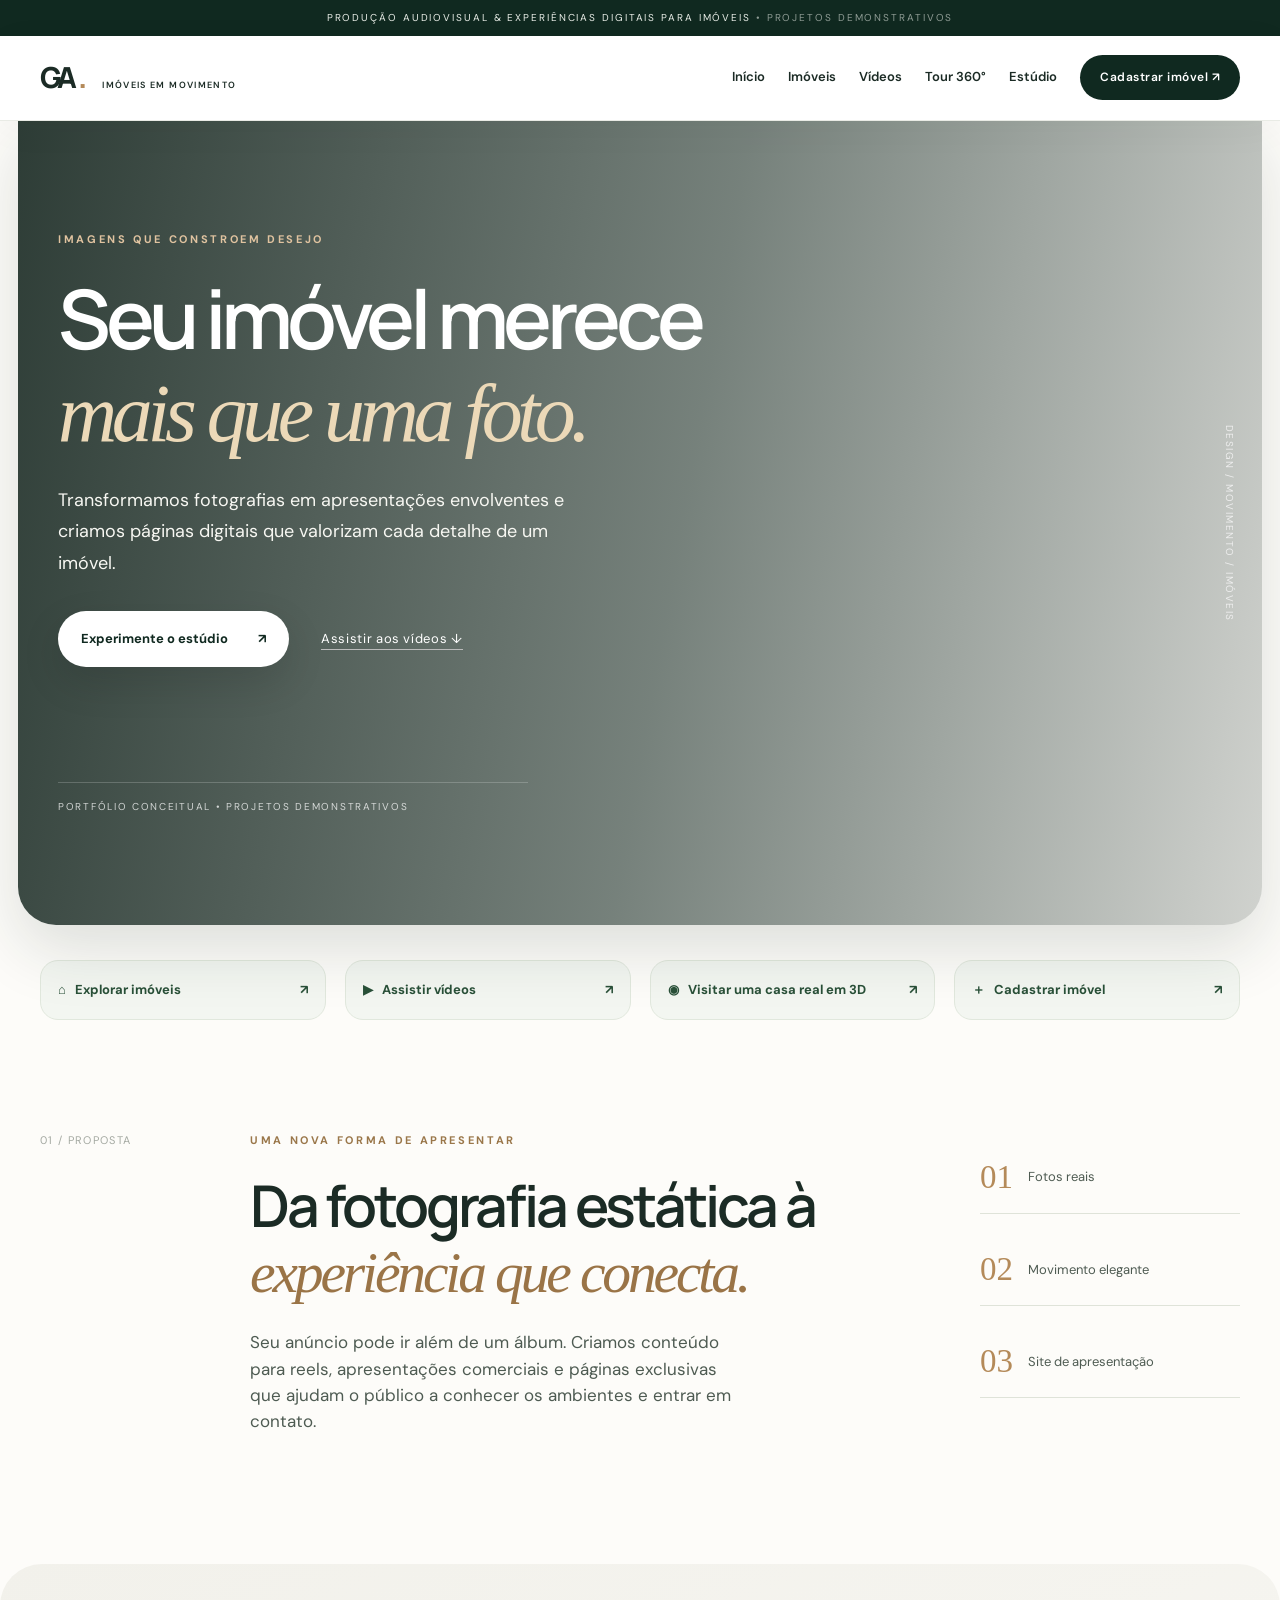
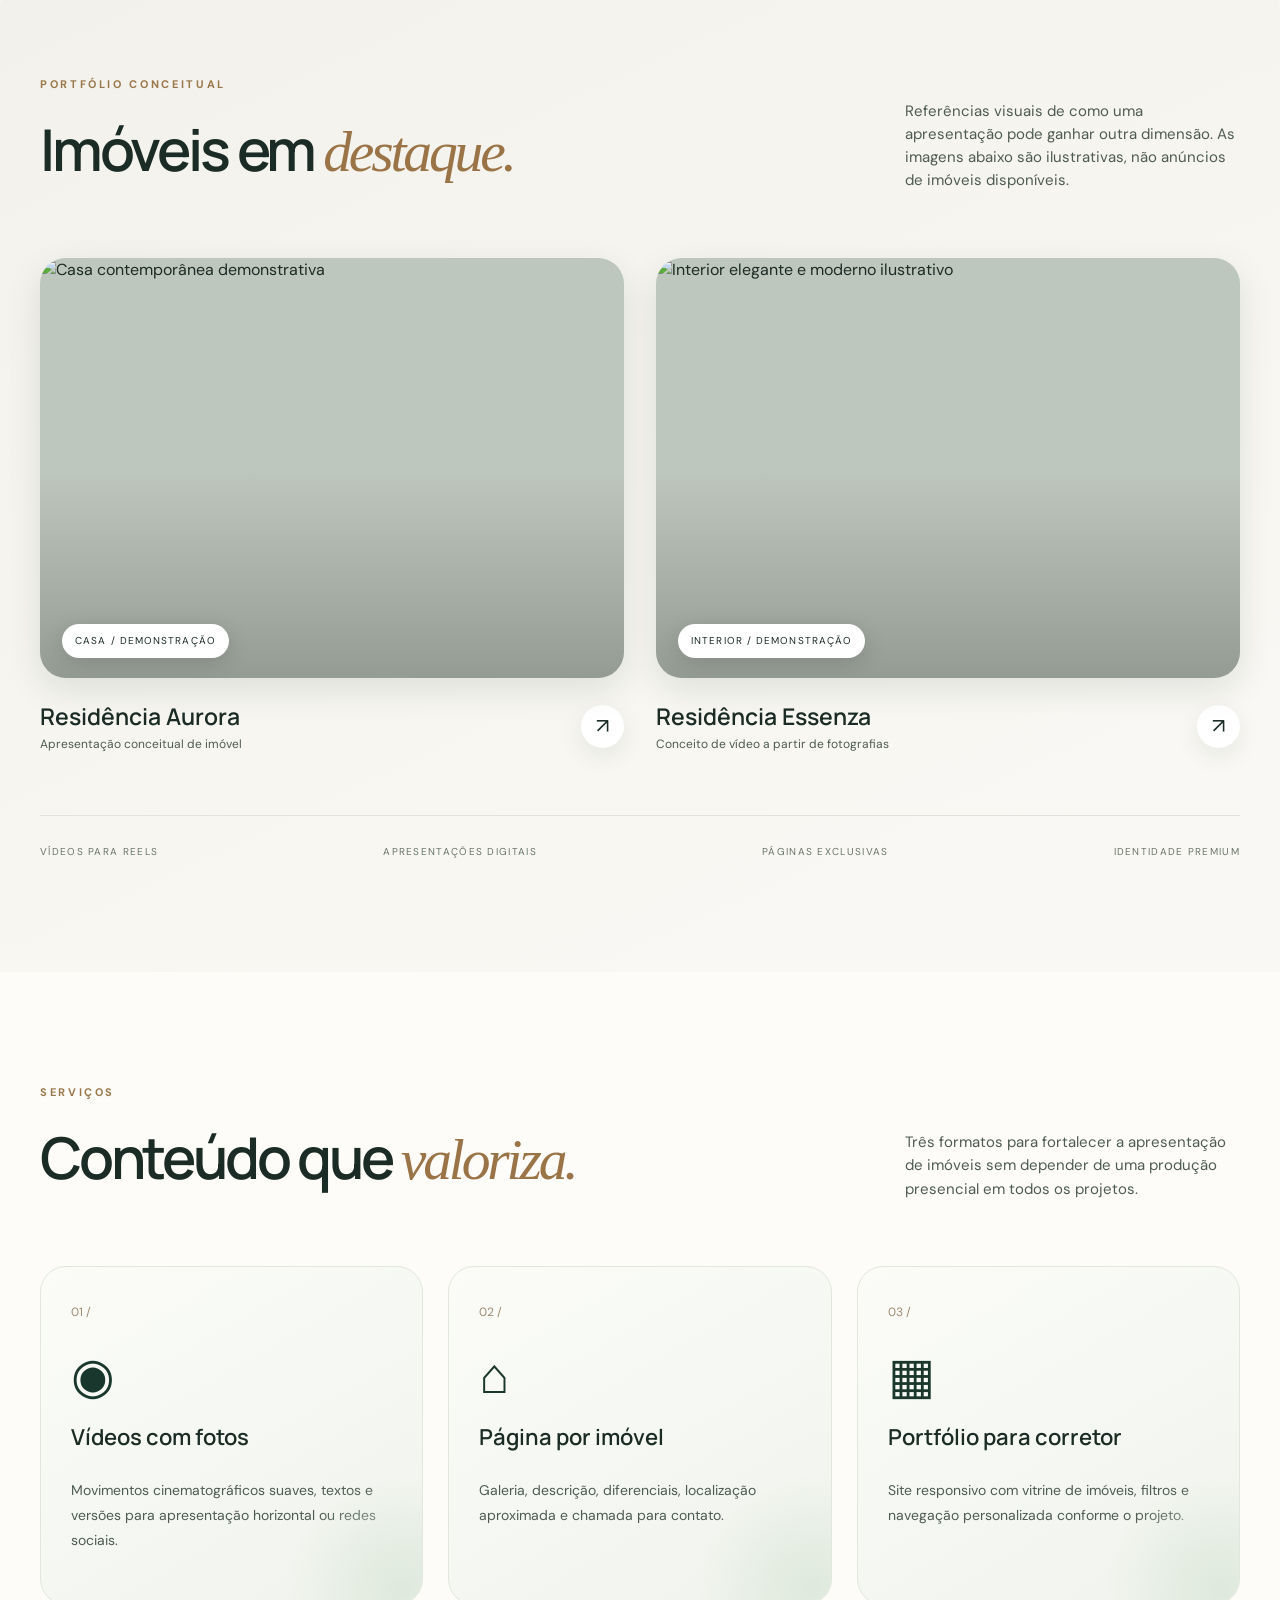
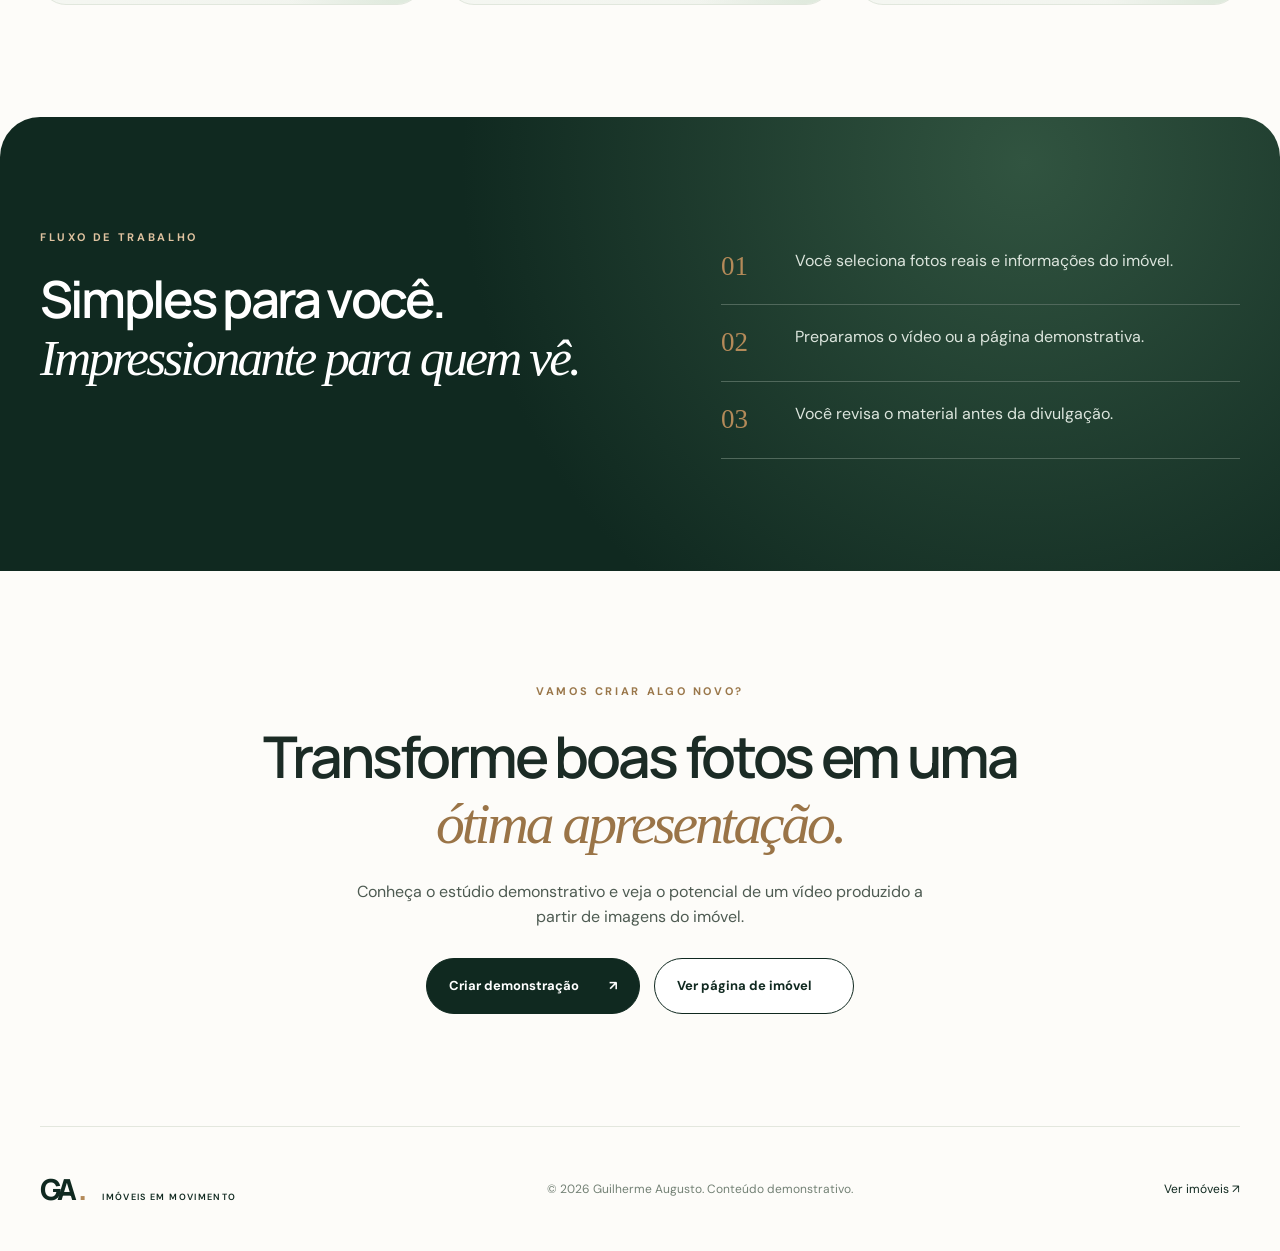
==== commit 3e015c8c: "feat: exibe tour 3D de casa real com fonte e ficha verificada" ====
--- a/index.html
+++ b/index.html
@@ -11,7 +11,7 @@
 <header class="nav-shell"><div class="wrap nav"><a href="index.html" class="logo">GA<span>.</span><small>IMÓVEIS EM MOVIMENTO</small></a><button class="menu-toggle" aria-label="Abrir menu" aria-expanded="false">☰</button><nav class="nav-links" aria-label="Navegação principal"><a href="index.html">Início</a><a href="imoveis.html">Imóveis</a><a href="videos.html">Vídeos</a><a href="tour-virtual.html">Tour 360°</a><a href="estudio.html">Estúdio</a><a href="cadastrar.html" class="nav-cta">Cadastrar imóvel ↗</a></nav></div></header>
 <main id="main">
 <section class="hero"><div class="hero-visual" role="img" aria-label="Casa contemporânea com piscina ao entardecer"></div><div class="hero-shade"></div><div class="wrap hero-inner"><div class="eyebrow light">IMAGENS QUE CONSTROEM DESEJO</div><h1>Seu imóvel merece <em>mais que uma foto.</em></h1><p>Transformamos fotografias em apresentações envolventes e criamos páginas digitais que valorizam cada detalhe de um imóvel.</p><div class="hero-actions"><a class="btn btn-light" href="estudio.html">Experimente o estúdio <span>↗</span></a><a class="quiet-link" href="videos.html">Assistir aos vídeos ↓</a></div><div class="hero-note">PORTFÓLIO CONCEITUAL • PROJETOS DEMONSTRATIVOS</div></div><div class="hero-vertical">DESIGN / MOVIMENTO / IMÓVEIS</div></section>
-<div class="wrap quick-paths" aria-label="Acesso rápido às áreas do site"><a href="imoveis.html">⌂ &nbsp; Explorar imóveis <span>↗</span></a><a href="videos.html">▶ &nbsp; Assistir vídeos <span>↗</span></a><a href="tour-virtual.html">◉ &nbsp; Passeio virtual 360° <span>↗</span></a><a href="cadastrar.html">＋ &nbsp; Cadastrar imóvel <span>↗</span></a></div><section class="section section-intro wrap"><div class="section-index">01 / PROPOSTA</div><div class="intro-copy"><div class="eyebrow">UMA NOVA FORMA DE APRESENTAR</div><h2>Da fotografia estática à <em>experiência que conecta.</em></h2><p>Seu anúncio pode ir além de um álbum. Criamos conteúdo para reels, apresentações comerciais e páginas exclusivas que ajudam o público a conhecer os ambientes e entrar em contato.</p></div><div class="intro-counters"><div><strong>01</strong><span>Fotos reais</span></div><div><strong>02</strong><span>Movimento elegante</span></div><div><strong>03</strong><span>Site de apresentação</span></div></div></section>
+<div class="wrap quick-paths" aria-label="Acesso rápido às áreas do site"><a href="imoveis.html">⌂ &nbsp; Explorar imóveis <span>↗</span></a><a href="videos.html">▶ &nbsp; Assistir vídeos <span>↗</span></a><a href="tour-virtual.html#demonstracao">◉ &nbsp; Visitar uma casa real em 3D <span>↗</span></a><a href="cadastrar.html">＋ &nbsp; Cadastrar imóvel <span>↗</span></a></div><section class="section section-intro wrap"><div class="section-index">01 / PROPOSTA</div><div class="intro-copy"><div class="eyebrow">UMA NOVA FORMA DE APRESENTAR</div><h2>Da fotografia estática à <em>experiência que conecta.</em></h2><p>Seu anúncio pode ir além de um álbum. Criamos conteúdo para reels, apresentações comerciais e páginas exclusivas que ajudam o público a conhecer os ambientes e entrar em contato.</p></div><div class="intro-counters"><div><strong>01</strong><span>Fotos reais</span></div><div><strong>02</strong><span>Movimento elegante</span></div><div><strong>03</strong><span>Site de apresentação</span></div></div></section>
 <section class="section showcase" id="projetos"><div class="wrap"><div class="section-heading"><div><div class="eyebrow">PORTFÓLIO CONCEITUAL</div><h2>Imóveis em <em>destaque.</em></h2></div><p>Referências visuais de como uma apresentação pode ganhar outra dimensão. As imagens abaixo são ilustrativas, não anúncios de imóveis disponíveis.</p></div>
 <div class="project-grid"><article class="project-card"><a class="project-image" href="imovel.html?id=aurora"><img src="https://images.unsplash.com/photo-1600585154340-be6161a56a0c?w=1200&q=85&fit=crop" alt="Casa contemporânea demonstrativa" loading="lazy"><span class="project-label">CASA / DEMONSTRAÇÃO</span></a><div class="project-meta"><div><h3>Residência Aurora</h3><p>Apresentação conceitual de imóvel</p></div><a aria-label="Ver demonstração Aurora" href="imovel.html?id=aurora" class="round-arrow">↗</a></div></article>
 <article class="project-card"><a class="project-image" href="estudio.html"><img src="https://images.unsplash.com/photo-1600607687939-ce8a6c25118c?w=1200&q=85&fit=crop" alt="Interior elegante e moderno ilustrativo" loading="lazy"><span class="project-label">INTERIOR / DEMONSTRAÇÃO</span></a><div class="project-meta"><div><h3>Residência Essenza</h3><p>Conceito de vídeo a partir de fotografias</p></div><a aria-label="Experimentar estúdio" href="estudio.html" class="round-arrow">↗</a></div></article></div>
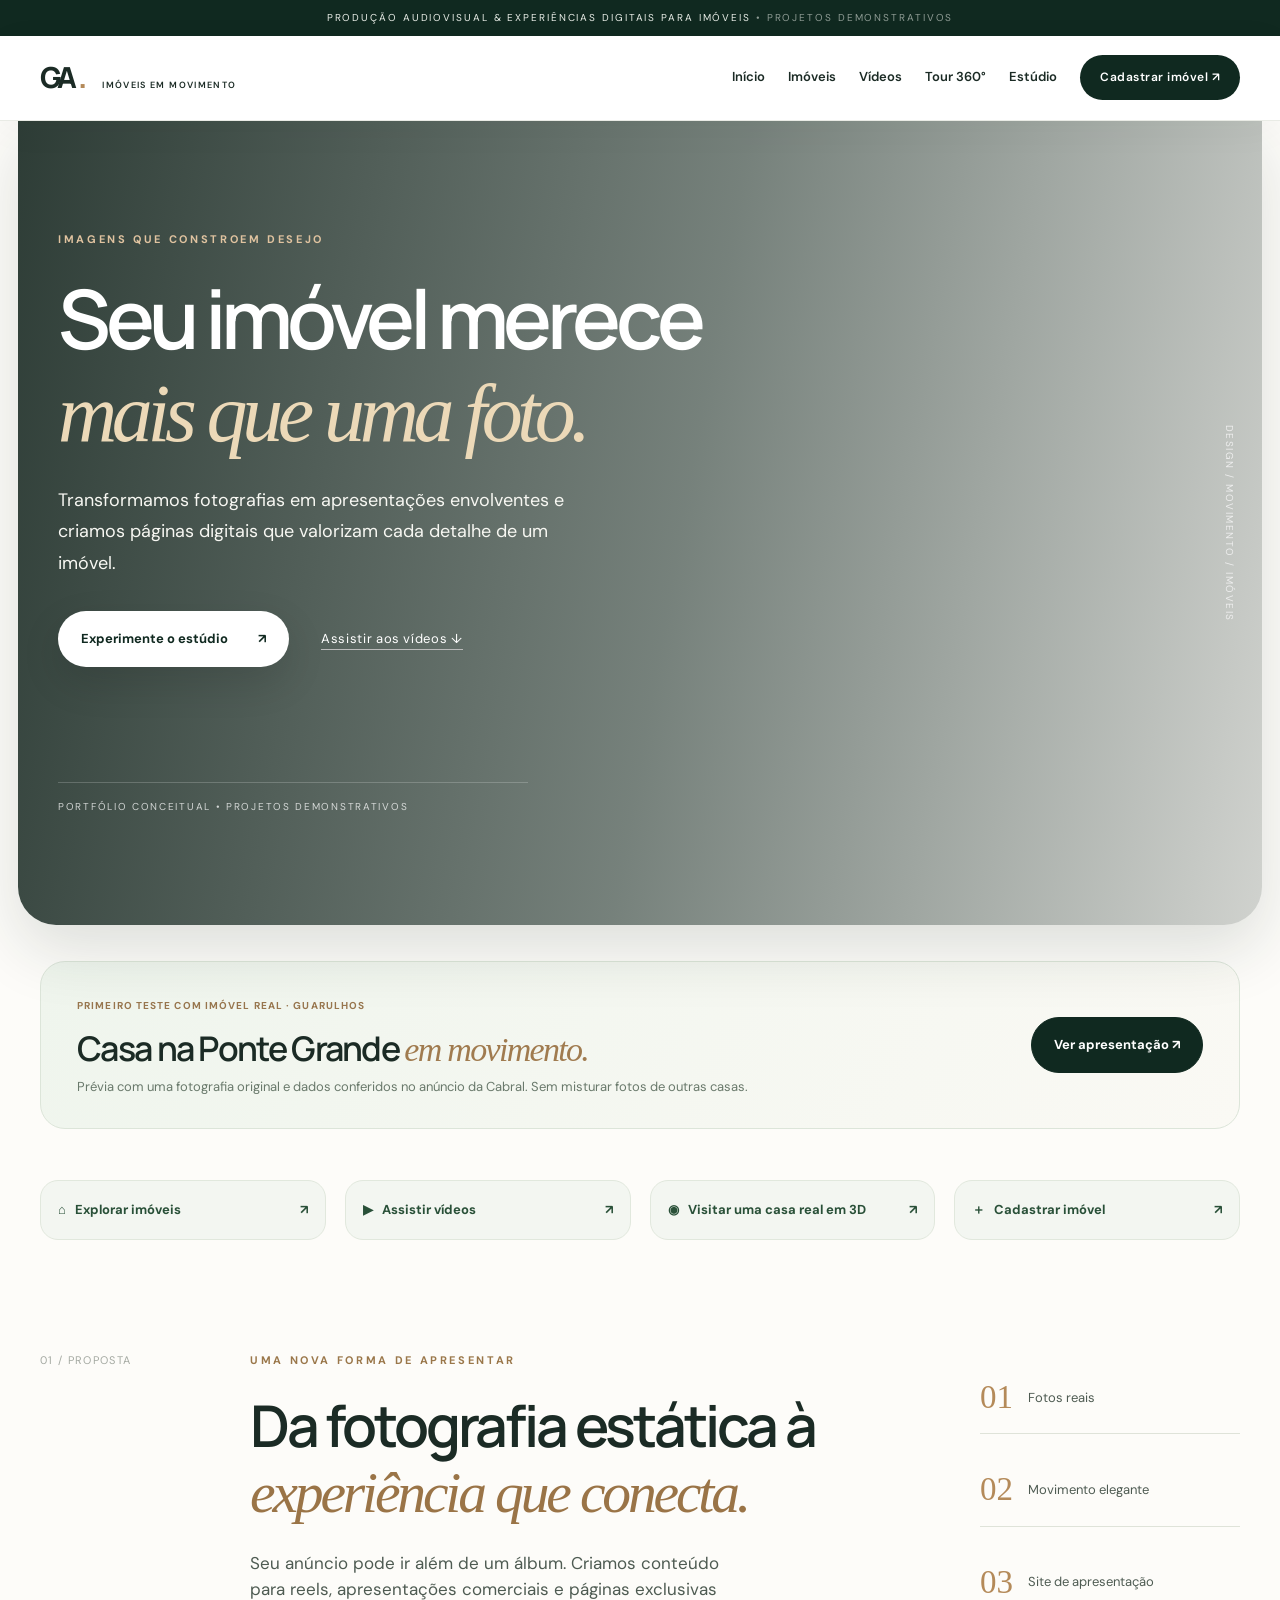
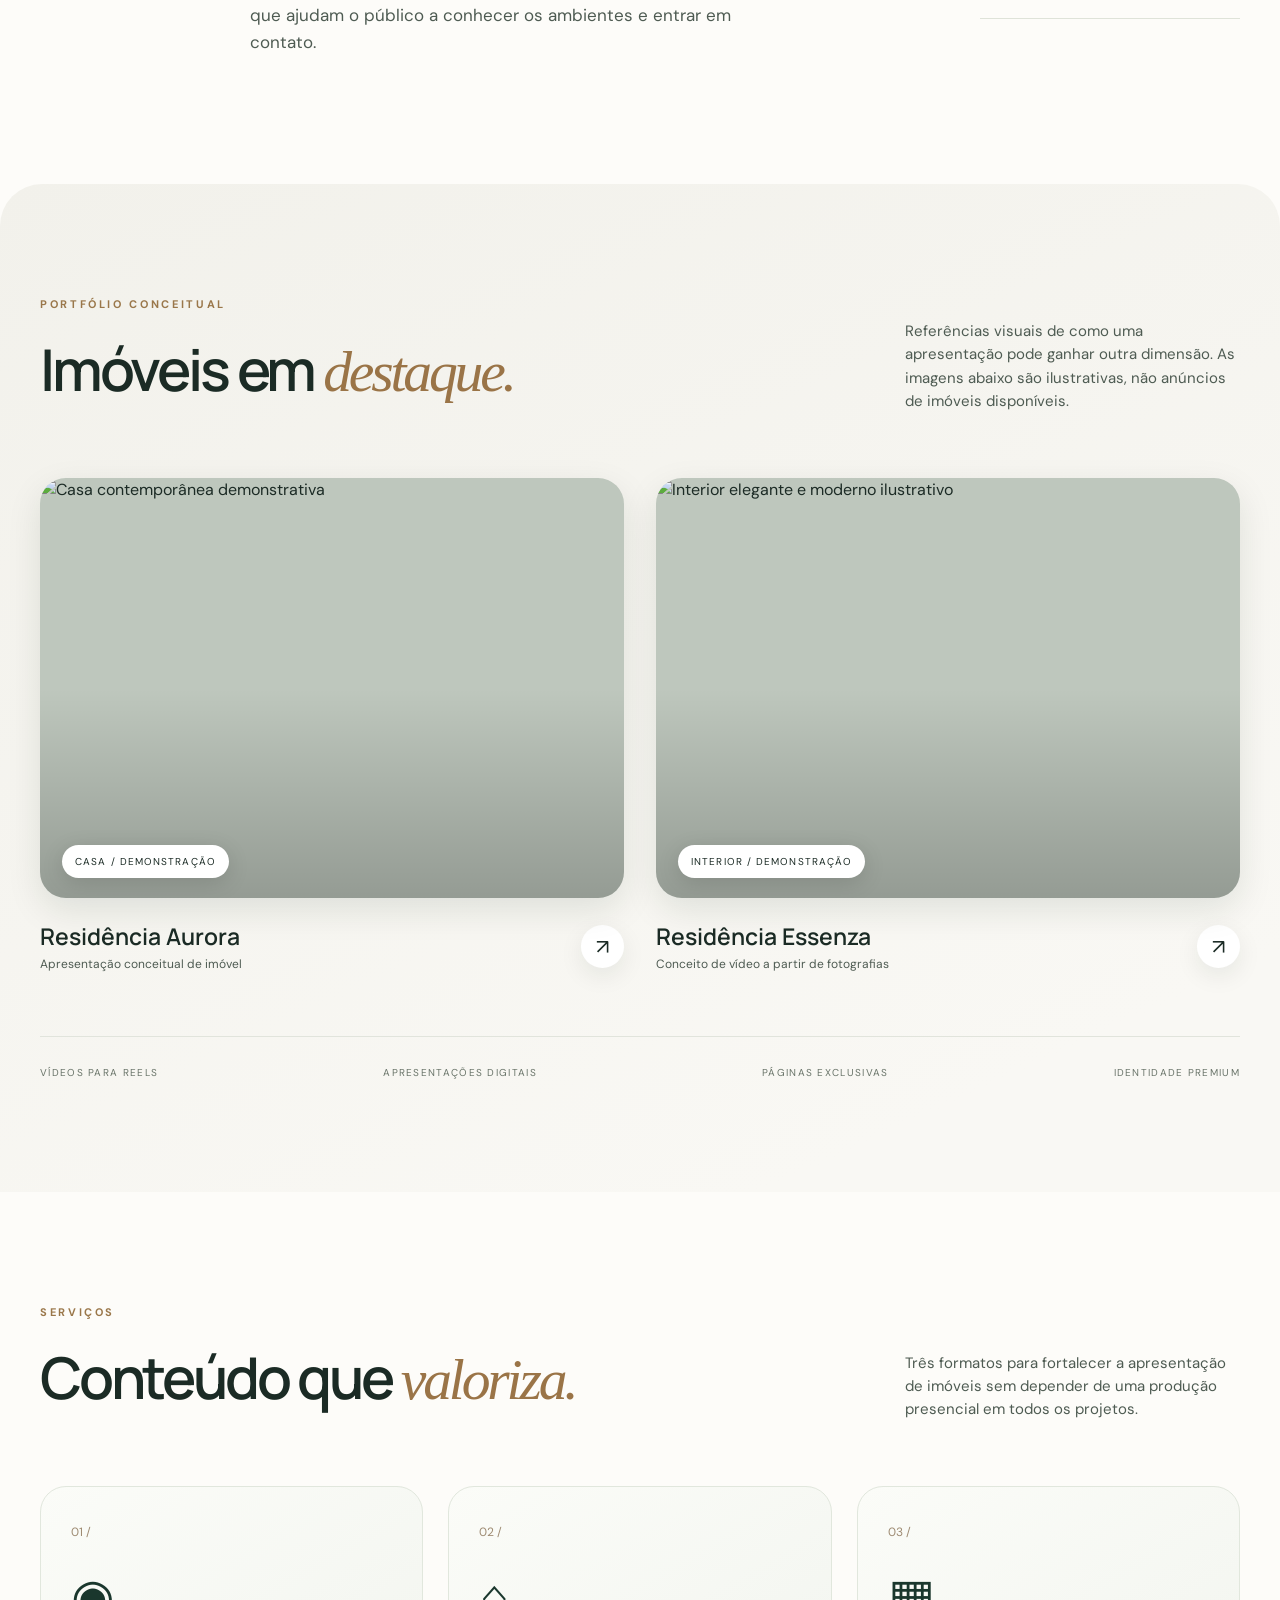
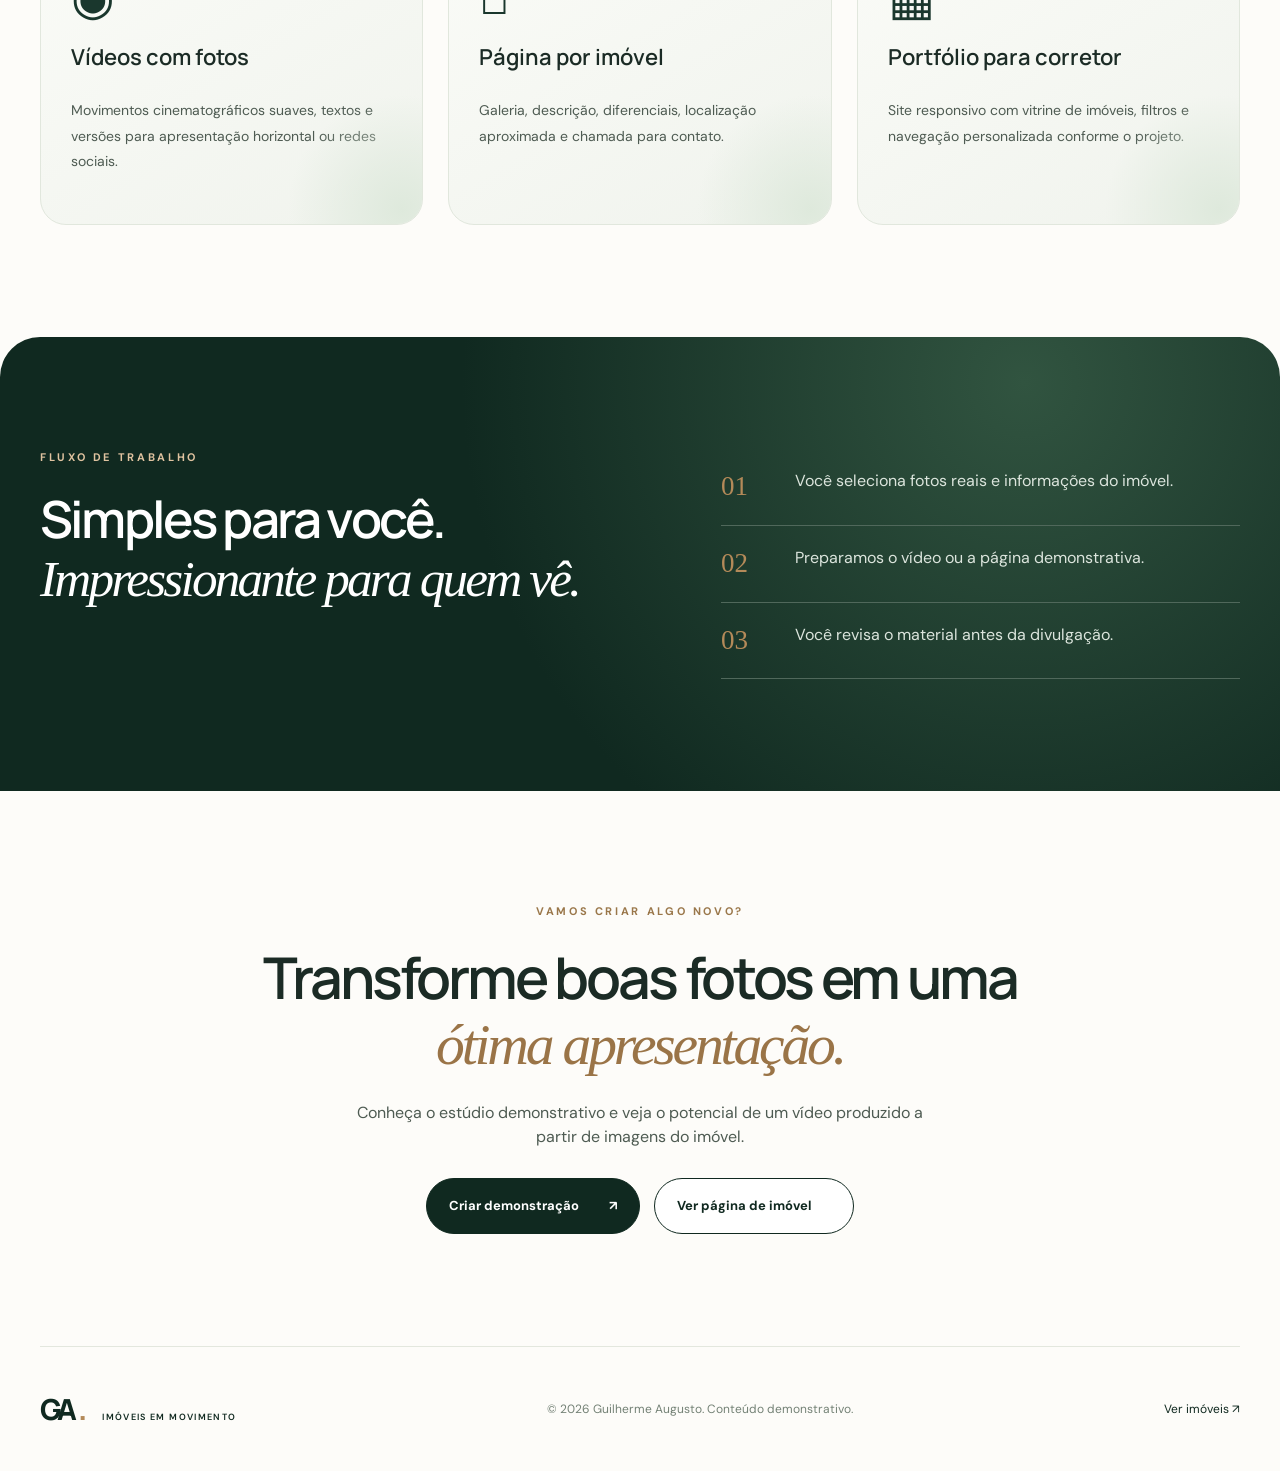
==== commit df55c334: "feat: estudo de caso Cabral Ponte Grande com previa audiovisual de foto real" ====
--- a/index.html
+++ b/index.html
@@ -11,7 +11,7 @@
 <header class="nav-shell"><div class="wrap nav"><a href="index.html" class="logo">GA<span>.</span><small>IMÓVEIS EM MOVIMENTO</small></a><button class="menu-toggle" aria-label="Abrir menu" aria-expanded="false">☰</button><nav class="nav-links" aria-label="Navegação principal"><a href="index.html">Início</a><a href="imoveis.html">Imóveis</a><a href="videos.html">Vídeos</a><a href="tour-virtual.html">Tour 360°</a><a href="estudio.html">Estúdio</a><a href="cadastrar.html" class="nav-cta">Cadastrar imóvel ↗</a></nav></div></header>
 <main id="main">
 <section class="hero"><div class="hero-visual" role="img" aria-label="Casa contemporânea com piscina ao entardecer"></div><div class="hero-shade"></div><div class="wrap hero-inner"><div class="eyebrow light">IMAGENS QUE CONSTROEM DESEJO</div><h1>Seu imóvel merece <em>mais que uma foto.</em></h1><p>Transformamos fotografias em apresentações envolventes e criamos páginas digitais que valorizam cada detalhe de um imóvel.</p><div class="hero-actions"><a class="btn btn-light" href="estudio.html">Experimente o estúdio <span>↗</span></a><a class="quiet-link" href="videos.html">Assistir aos vídeos ↓</a></div><div class="hero-note">PORTFÓLIO CONCEITUAL • PROJETOS DEMONSTRATIVOS</div></div><div class="hero-vertical">DESIGN / MOVIMENTO / IMÓVEIS</div></section>
-<div class="wrap quick-paths" aria-label="Acesso rápido às áreas do site"><a href="imoveis.html">⌂ &nbsp; Explorar imóveis <span>↗</span></a><a href="videos.html">▶ &nbsp; Assistir vídeos <span>↗</span></a><a href="tour-virtual.html#demonstracao">◉ &nbsp; Visitar uma casa real em 3D <span>↗</span></a><a href="cadastrar.html">＋ &nbsp; Cadastrar imóvel <span>↗</span></a></div><section class="section section-intro wrap"><div class="section-index">01 / PROPOSTA</div><div class="intro-copy"><div class="eyebrow">UMA NOVA FORMA DE APRESENTAR</div><h2>Da fotografia estática à <em>experiência que conecta.</em></h2><p>Seu anúncio pode ir além de um álbum. Criamos conteúdo para reels, apresentações comerciais e páginas exclusivas que ajudam o público a conhecer os ambientes e entrar em contato.</p></div><div class="intro-counters"><div><strong>01</strong><span>Fotos reais</span></div><div><strong>02</strong><span>Movimento elegante</span></div><div><strong>03</strong><span>Site de apresentação</span></div></div></section>
+<section class="cabral-feature wrap" aria-label="Teste de imóvel real da Cabral"><div><span>PRIMEIRO TESTE COM IMÓVEL REAL · GUARULHOS</span><h2>Casa na Ponte Grande <em>em movimento.</em></h2><p>Prévia com uma fotografia original e dados conferidos no anúncio da Cabral. Sem misturar fotos de outras casas.</p></div><a href="cabral-ponte-grande.html" class="btn btn-dark">Ver apresentação ↗</a></section><div class="wrap quick-paths" aria-label="Acesso rápido às áreas do site"><a href="imoveis.html">⌂ &nbsp; Explorar imóveis <span>↗</span></a><a href="videos.html">▶ &nbsp; Assistir vídeos <span>↗</span></a><a href="tour-virtual.html#demonstracao">◉ &nbsp; Visitar uma casa real em 3D <span>↗</span></a><a href="cadastrar.html">＋ &nbsp; Cadastrar imóvel <span>↗</span></a></div><section class="section section-intro wrap"><div class="section-index">01 / PROPOSTA</div><div class="intro-copy"><div class="eyebrow">UMA NOVA FORMA DE APRESENTAR</div><h2>Da fotografia estática à <em>experiência que conecta.</em></h2><p>Seu anúncio pode ir além de um álbum. Criamos conteúdo para reels, apresentações comerciais e páginas exclusivas que ajudam o público a conhecer os ambientes e entrar em contato.</p></div><div class="intro-counters"><div><strong>01</strong><span>Fotos reais</span></div><div><strong>02</strong><span>Movimento elegante</span></div><div><strong>03</strong><span>Site de apresentação</span></div></div></section>
 <section class="section showcase" id="projetos"><div class="wrap"><div class="section-heading"><div><div class="eyebrow">PORTFÓLIO CONCEITUAL</div><h2>Imóveis em <em>destaque.</em></h2></div><p>Referências visuais de como uma apresentação pode ganhar outra dimensão. As imagens abaixo são ilustrativas, não anúncios de imóveis disponíveis.</p></div>
 <div class="project-grid"><article class="project-card"><a class="project-image" href="imovel.html?id=aurora"><img src="https://images.unsplash.com/photo-1600585154340-be6161a56a0c?w=1200&q=85&fit=crop" alt="Casa contemporânea demonstrativa" loading="lazy"><span class="project-label">CASA / DEMONSTRAÇÃO</span></a><div class="project-meta"><div><h3>Residência Aurora</h3><p>Apresentação conceitual de imóvel</p></div><a aria-label="Ver demonstração Aurora" href="imovel.html?id=aurora" class="round-arrow">↗</a></div></article>
 <article class="project-card"><a class="project-image" href="estudio.html"><img src="https://images.unsplash.com/photo-1600607687939-ce8a6c25118c?w=1200&q=85&fit=crop" alt="Interior elegante e moderno ilustrativo" loading="lazy"><span class="project-label">INTERIOR / DEMONSTRAÇÃO</span></a><div class="project-meta"><div><h3>Residência Essenza</h3><p>Conceito de vídeo a partir de fotografias</p></div><a aria-label="Experimentar estúdio" href="estudio.html" class="round-arrow">↗</a></div></article></div>
--- a/css/showcase.css
+++ b/css/showcase.css
@@ -168,7 +168,7 @@
 @media(max-width:780px){.page-hero{padding:58px 0}.page-hero-grid{grid-template-columns:1fr;gap:35px}.page-hero-visual{height:315px}.admin-grid,.detail-body{grid-template-columns:1fr}.admin-side{display:none}.quick-paths{grid-template-columns:1fr}.cta-section{padding:36px 30px;display:block}.cta-section .btn{margin-top:25px}.admin-status{display:block}.admin-status>span{display:block;margin-top:12px}}
 @media(max-width:580px){.page-hero{border-radius:0 0 24px 24px;padding:47px 0}.page-hero h1{font-size:47px}.page-hero p{font-size:15px}.page-hero-visual{height:270px;border-radius:18px 60px 18px 18px}.listing-grid,.video-tiles,.search-controls,.field-grid,.field-grid.four{grid-template-columns:1fr}.search-section,.video-collection{padding:65px 0}.listing-photo{height:255px}.search-section-intro{align-items:start;flex-direction:column;gap:6px}.cta-section{margin-bottom:70px;border-radius:20px}.admin-form{padding:22px 17px;border-radius:16px}.form-heading{align-items:start;flex-direction:column}.my-property{grid-template-columns:68px 1fr;gap:12px}.my-property>img{width:68px;height:68px}.my-actions{grid-column:1/-1}.upload-preview{grid-template-columns:repeat(3,1fr)}.film-panel{padding:13px;border-radius:16px}.film-screen{aspect-ratio:4/5}.film-caption{bottom:12%}.film-caption strong{font-size:25px}.film-controls{gap:9px}.film-top h2{font-size:20px}.film-top small{font-size:8px}.detail-hero{margin:0 7px;min-height:430px;border-radius:0 0 22px 22px}.detail-gallery{grid-template-columns:1fr}.detail-gallery img,.detail-gallery img:first-child{height:250px;grid-column:auto}.detail-body{padding-top:60px}.preview-card,.form-card{box-shadow:none}.video-teaser{aspect-ratio:4/3}}
 @media(prefers-reduced-motion:reduce){.video-teaser-visual img{animation:none}.video-teaser-visual img:first-child{opacity:1}}
-\n.listing-price{font-size:13px;color:#315c3b;font-weight:700}\n
+.listing-price{font-size:13px;color:#315c3b;font-weight:700}
 /* Navegação consistente para a nova área Tour 360° */
 @media(min-width:691px) and (max-width:1120px){.nav-links{gap:15px;font-size:12px}.nav .nav-cta{padding:12px 15px}.logo small{margin-left:8px;font-size:8px}}
 @media(min-width:1121px){.nav-links{gap:23px}}
@@ -176,3 +176,22 @@
 .quick-paths a{padding:19px 17px;font-size:13px}
 @media(max-width:1000px){.quick-paths{grid-template-columns:repeat(2,minmax(0,1fr))}}
 @media(max-width:580px){.quick-paths{grid-template-columns:1fr}}
+
+.detail-tour{border-top:1px solid #e0e9dd;padding:40px 0;margin:40px 0}
+.detail-tour>p{font-size:13px;color:#66806a;line-height:1.7;margin:0 0 20px}
+.detail-tour>h3{font:600 29px Manrope,sans-serif;letter-spacing:-.04em;margin:0 0 12px}
+.detail-tour .btn{margin-bottom:17px}
+.detail-tour .inline-link{display:inline-block;margin:16px 0}
+.detail-tour-frame{aspect-ratio:16/9;background:#183b2c;border-radius:20px;overflow:hidden;box-shadow:0 13px 40px #142c241c}
+.detail-tour-frame iframe{width:100%;height:100%;border:0}
+@media(max-width:580px){.detail-tour-frame{aspect-ratio:4/5}}
+
+.cabral-feature{background:linear-gradient(120deg,#eff5ed,#faf9f4);border:1px solid #dce5d9;border-radius:25px;padding:30px 36px;display:flex;align-items:center;justify-content:space-between;gap:34px;margin-top:36px;margin-bottom:16px}
+.cabral-feature>div{max-width:760px}
+.cabral-feature span{color:#98764e;letter-spacing:.11em;font-size:10px;font-weight:700}
+.cabral-feature h2{font:600 clamp(24px,3vw,34px)/1.25 Manrope,sans-serif;letter-spacing:-.05em;margin:10px 0 7px}
+.cabral-feature h2 em{font:italic 400 1em Georgia,serif;color:#a07b4f}
+.cabral-feature p{font-size:13px;color:#69796b;line-height:1.7;margin:0}
+.cabral-feature .btn{white-space:nowrap}
+.cabral-feature-video{margin-top:45px;margin-bottom:0}
+@media(max-width:710px){.cabral-feature{padding:23px;flex-direction:column;align-items:flex-start;gap:20px}.cabral-feature .btn{width:100%;justify-content:center}.cabral-feature-video{margin-top:25px}}
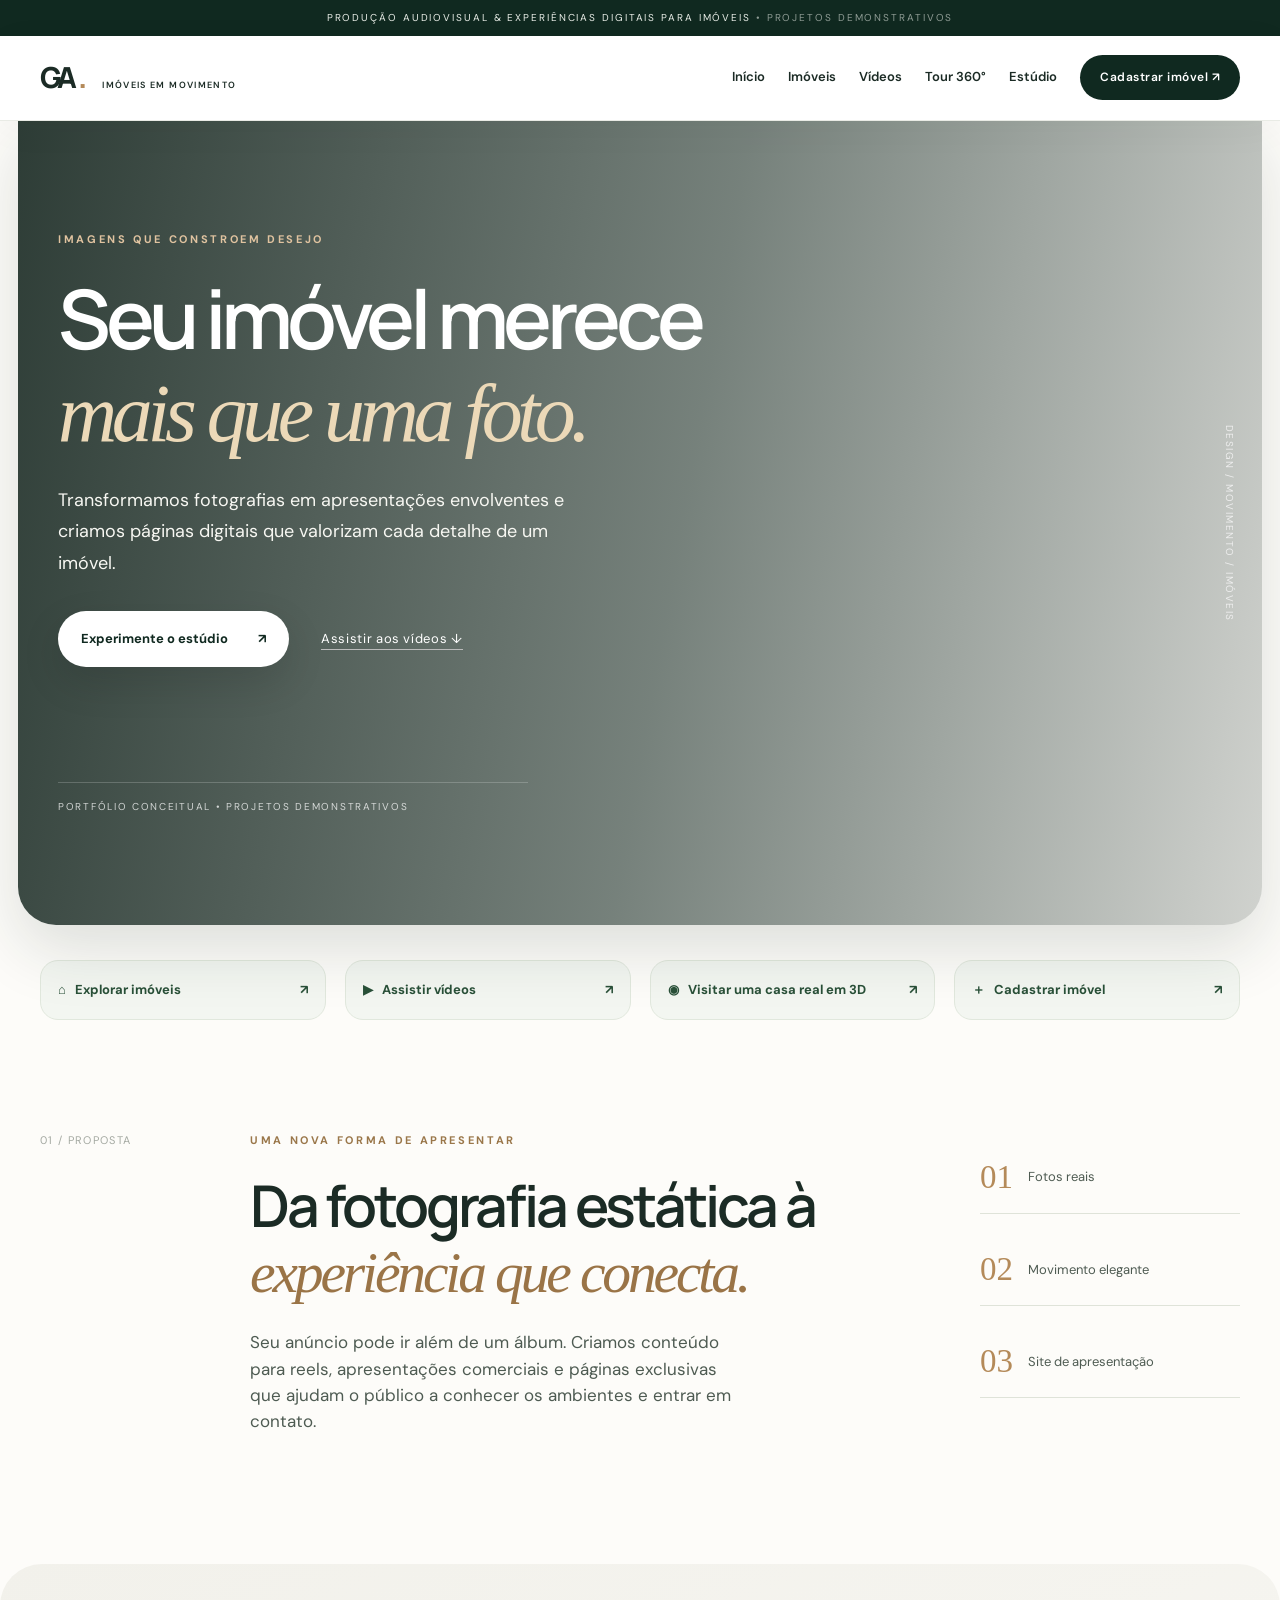
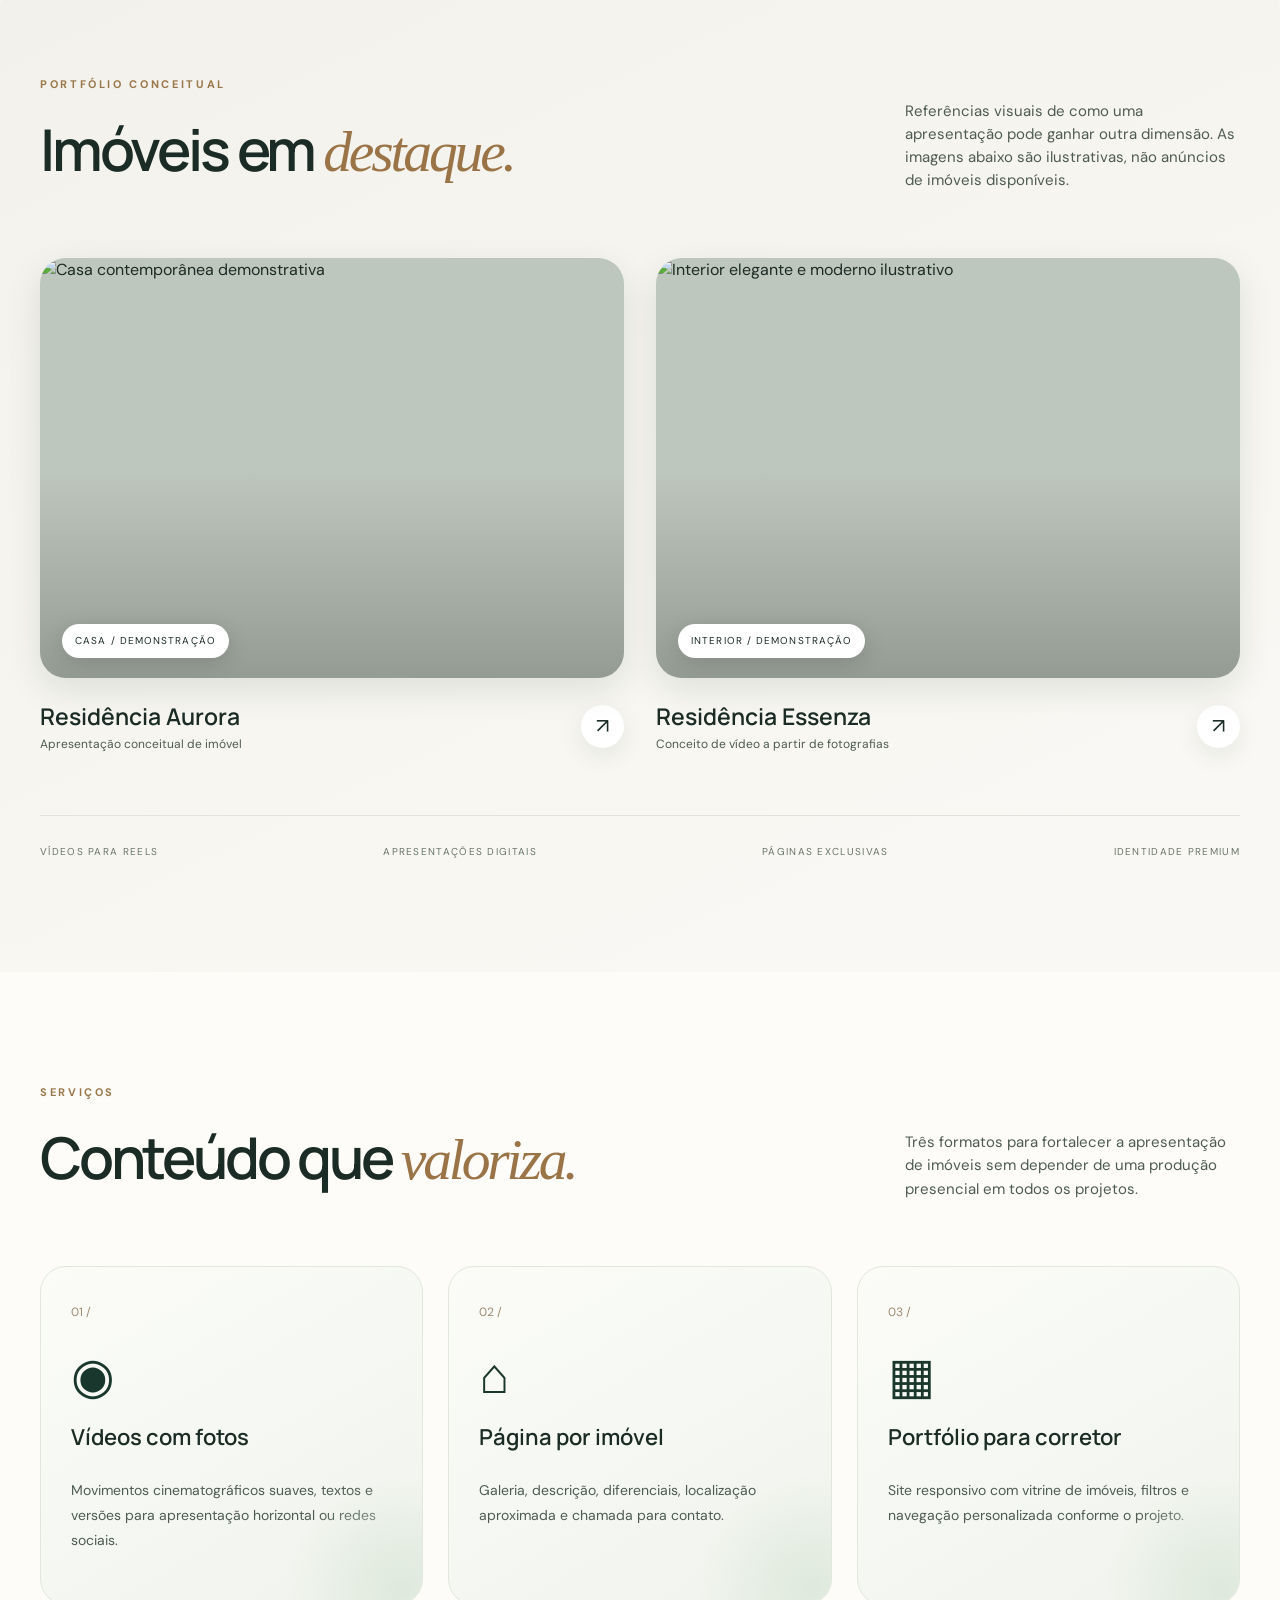
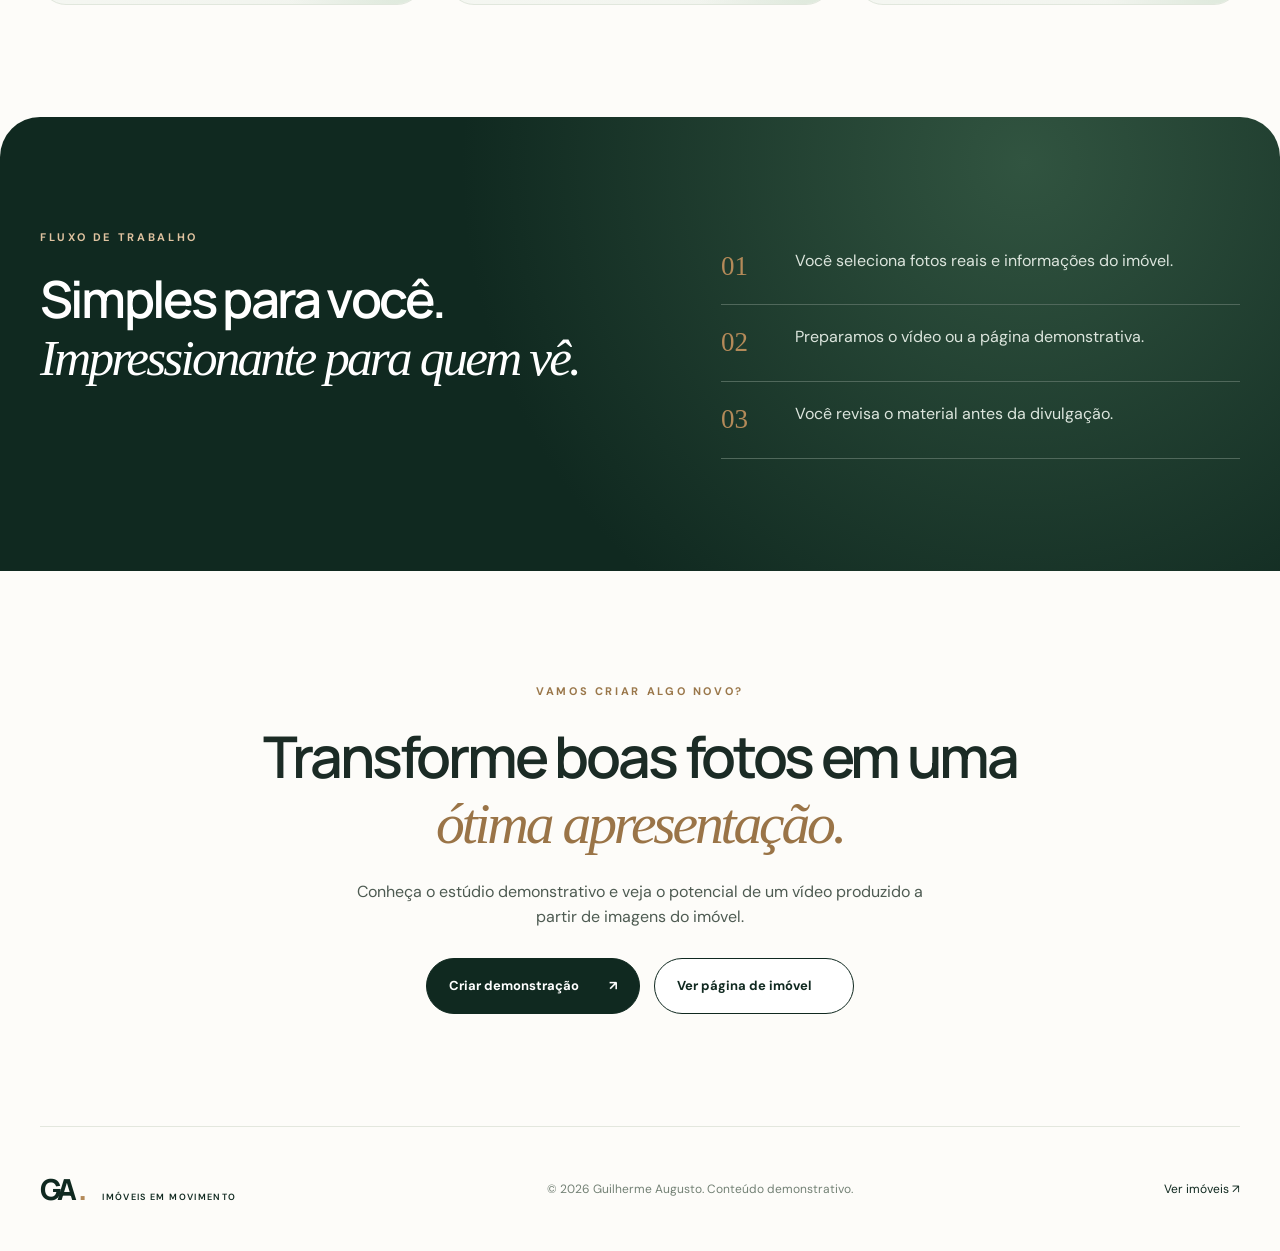
==== commit aa61d017: "fix: remove demonstracao Cabral que nao representa caminhada real" ====
--- a/index.html
+++ b/index.html
@@ -11,7 +11,7 @@
 <header class="nav-shell"><div class="wrap nav"><a href="index.html" class="logo">GA<span>.</span><small>IMÓVEIS EM MOVIMENTO</small></a><button class="menu-toggle" aria-label="Abrir menu" aria-expanded="false">☰</button><nav class="nav-links" aria-label="Navegação principal"><a href="index.html">Início</a><a href="imoveis.html">Imóveis</a><a href="videos.html">Vídeos</a><a href="tour-virtual.html">Tour 360°</a><a href="estudio.html">Estúdio</a><a href="cadastrar.html" class="nav-cta">Cadastrar imóvel ↗</a></nav></div></header>
 <main id="main">
 <section class="hero"><div class="hero-visual" role="img" aria-label="Casa contemporânea com piscina ao entardecer"></div><div class="hero-shade"></div><div class="wrap hero-inner"><div class="eyebrow light">IMAGENS QUE CONSTROEM DESEJO</div><h1>Seu imóvel merece <em>mais que uma foto.</em></h1><p>Transformamos fotografias em apresentações envolventes e criamos páginas digitais que valorizam cada detalhe de um imóvel.</p><div class="hero-actions"><a class="btn btn-light" href="estudio.html">Experimente o estúdio <span>↗</span></a><a class="quiet-link" href="videos.html">Assistir aos vídeos ↓</a></div><div class="hero-note">PORTFÓLIO CONCEITUAL • PROJETOS DEMONSTRATIVOS</div></div><div class="hero-vertical">DESIGN / MOVIMENTO / IMÓVEIS</div></section>
-<section class="cabral-feature wrap" aria-label="Teste de imóvel real da Cabral"><div><span>PRIMEIRO TESTE COM IMÓVEL REAL · GUARULHOS</span><h2>Casa na Ponte Grande <em>em movimento.</em></h2><p>Prévia com uma fotografia original e dados conferidos no anúncio da Cabral. Sem misturar fotos de outras casas.</p></div><a href="cabral-ponte-grande.html" class="btn btn-dark">Ver apresentação ↗</a></section><div class="wrap quick-paths" aria-label="Acesso rápido às áreas do site"><a href="imoveis.html">⌂ &nbsp; Explorar imóveis <span>↗</span></a><a href="videos.html">▶ &nbsp; Assistir vídeos <span>↗</span></a><a href="tour-virtual.html#demonstracao">◉ &nbsp; Visitar uma casa real em 3D <span>↗</span></a><a href="cadastrar.html">＋ &nbsp; Cadastrar imóvel <span>↗</span></a></div><section class="section section-intro wrap"><div class="section-index">01 / PROPOSTA</div><div class="intro-copy"><div class="eyebrow">UMA NOVA FORMA DE APRESENTAR</div><h2>Da fotografia estática à <em>experiência que conecta.</em></h2><p>Seu anúncio pode ir além de um álbum. Criamos conteúdo para reels, apresentações comerciais e páginas exclusivas que ajudam o público a conhecer os ambientes e entrar em contato.</p></div><div class="intro-counters"><div><strong>01</strong><span>Fotos reais</span></div><div><strong>02</strong><span>Movimento elegante</span></div><div><strong>03</strong><span>Site de apresentação</span></div></div></section>
+<div class="wrap quick-paths" aria-label="Acesso rápido às áreas do site"><a href="imoveis.html">⌂ &nbsp; Explorar imóveis <span>↗</span></a><a href="videos.html">▶ &nbsp; Assistir vídeos <span>↗</span></a><a href="tour-virtual.html#demonstracao">◉ &nbsp; Visitar uma casa real em 3D <span>↗</span></a><a href="cadastrar.html">＋ &nbsp; Cadastrar imóvel <span>↗</span></a></div><section class="section section-intro wrap"><div class="section-index">01 / PROPOSTA</div><div class="intro-copy"><div class="eyebrow">UMA NOVA FORMA DE APRESENTAR</div><h2>Da fotografia estática à <em>experiência que conecta.</em></h2><p>Seu anúncio pode ir além de um álbum. Criamos conteúdo para reels, apresentações comerciais e páginas exclusivas que ajudam o público a conhecer os ambientes e entrar em contato.</p></div><div class="intro-counters"><div><strong>01</strong><span>Fotos reais</span></div><div><strong>02</strong><span>Movimento elegante</span></div><div><strong>03</strong><span>Site de apresentação</span></div></div></section>
 <section class="section showcase" id="projetos"><div class="wrap"><div class="section-heading"><div><div class="eyebrow">PORTFÓLIO CONCEITUAL</div><h2>Imóveis em <em>destaque.</em></h2></div><p>Referências visuais de como uma apresentação pode ganhar outra dimensão. As imagens abaixo são ilustrativas, não anúncios de imóveis disponíveis.</p></div>
 <div class="project-grid"><article class="project-card"><a class="project-image" href="imovel.html?id=aurora"><img src="https://images.unsplash.com/photo-1600585154340-be6161a56a0c?w=1200&q=85&fit=crop" alt="Casa contemporânea demonstrativa" loading="lazy"><span class="project-label">CASA / DEMONSTRAÇÃO</span></a><div class="project-meta"><div><h3>Residência Aurora</h3><p>Apresentação conceitual de imóvel</p></div><a aria-label="Ver demonstração Aurora" href="imovel.html?id=aurora" class="round-arrow">↗</a></div></article>
 <article class="project-card"><a class="project-image" href="estudio.html"><img src="https://images.unsplash.com/photo-1600607687939-ce8a6c25118c?w=1200&q=85&fit=crop" alt="Interior elegante e moderno ilustrativo" loading="lazy"><span class="project-label">INTERIOR / DEMONSTRAÇÃO</span></a><div class="project-meta"><div><h3>Residência Essenza</h3><p>Conceito de vídeo a partir de fotografias</p></div><a aria-label="Experimentar estúdio" href="estudio.html" class="round-arrow">↗</a></div></article></div>
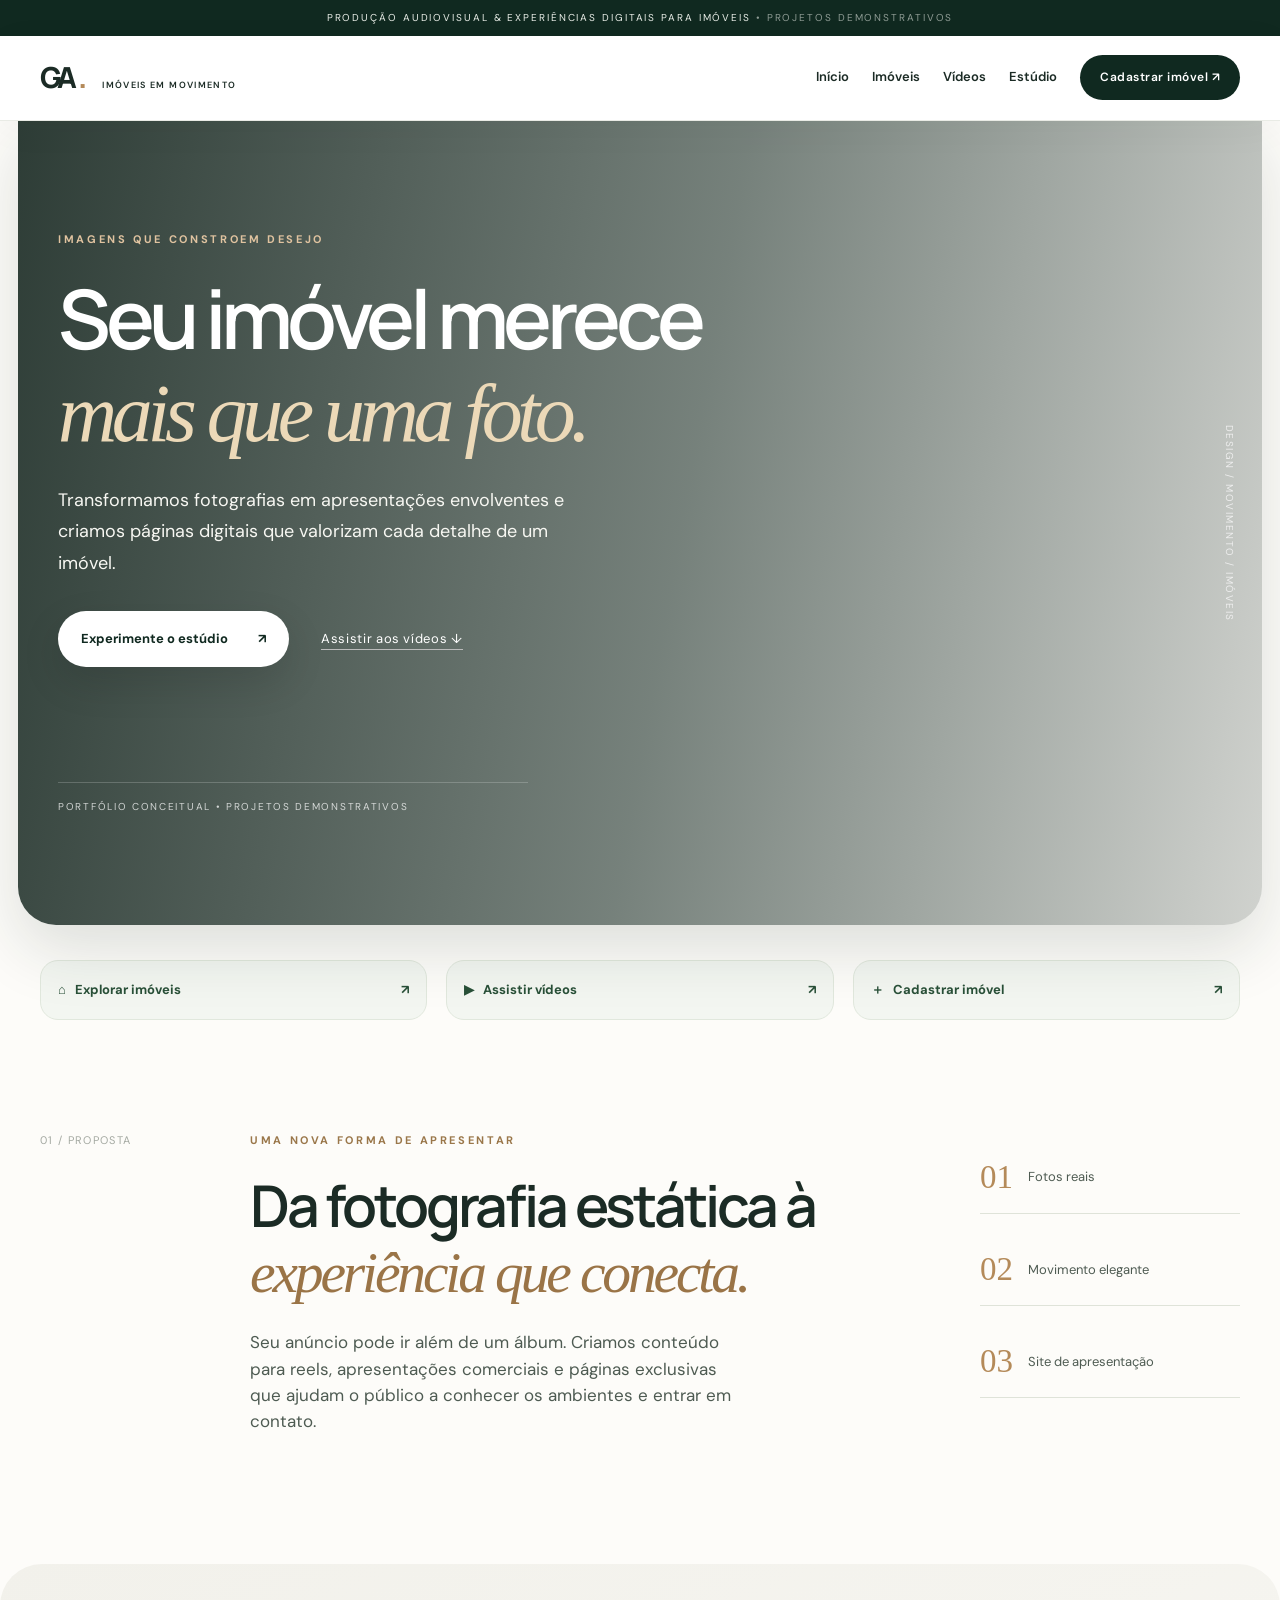
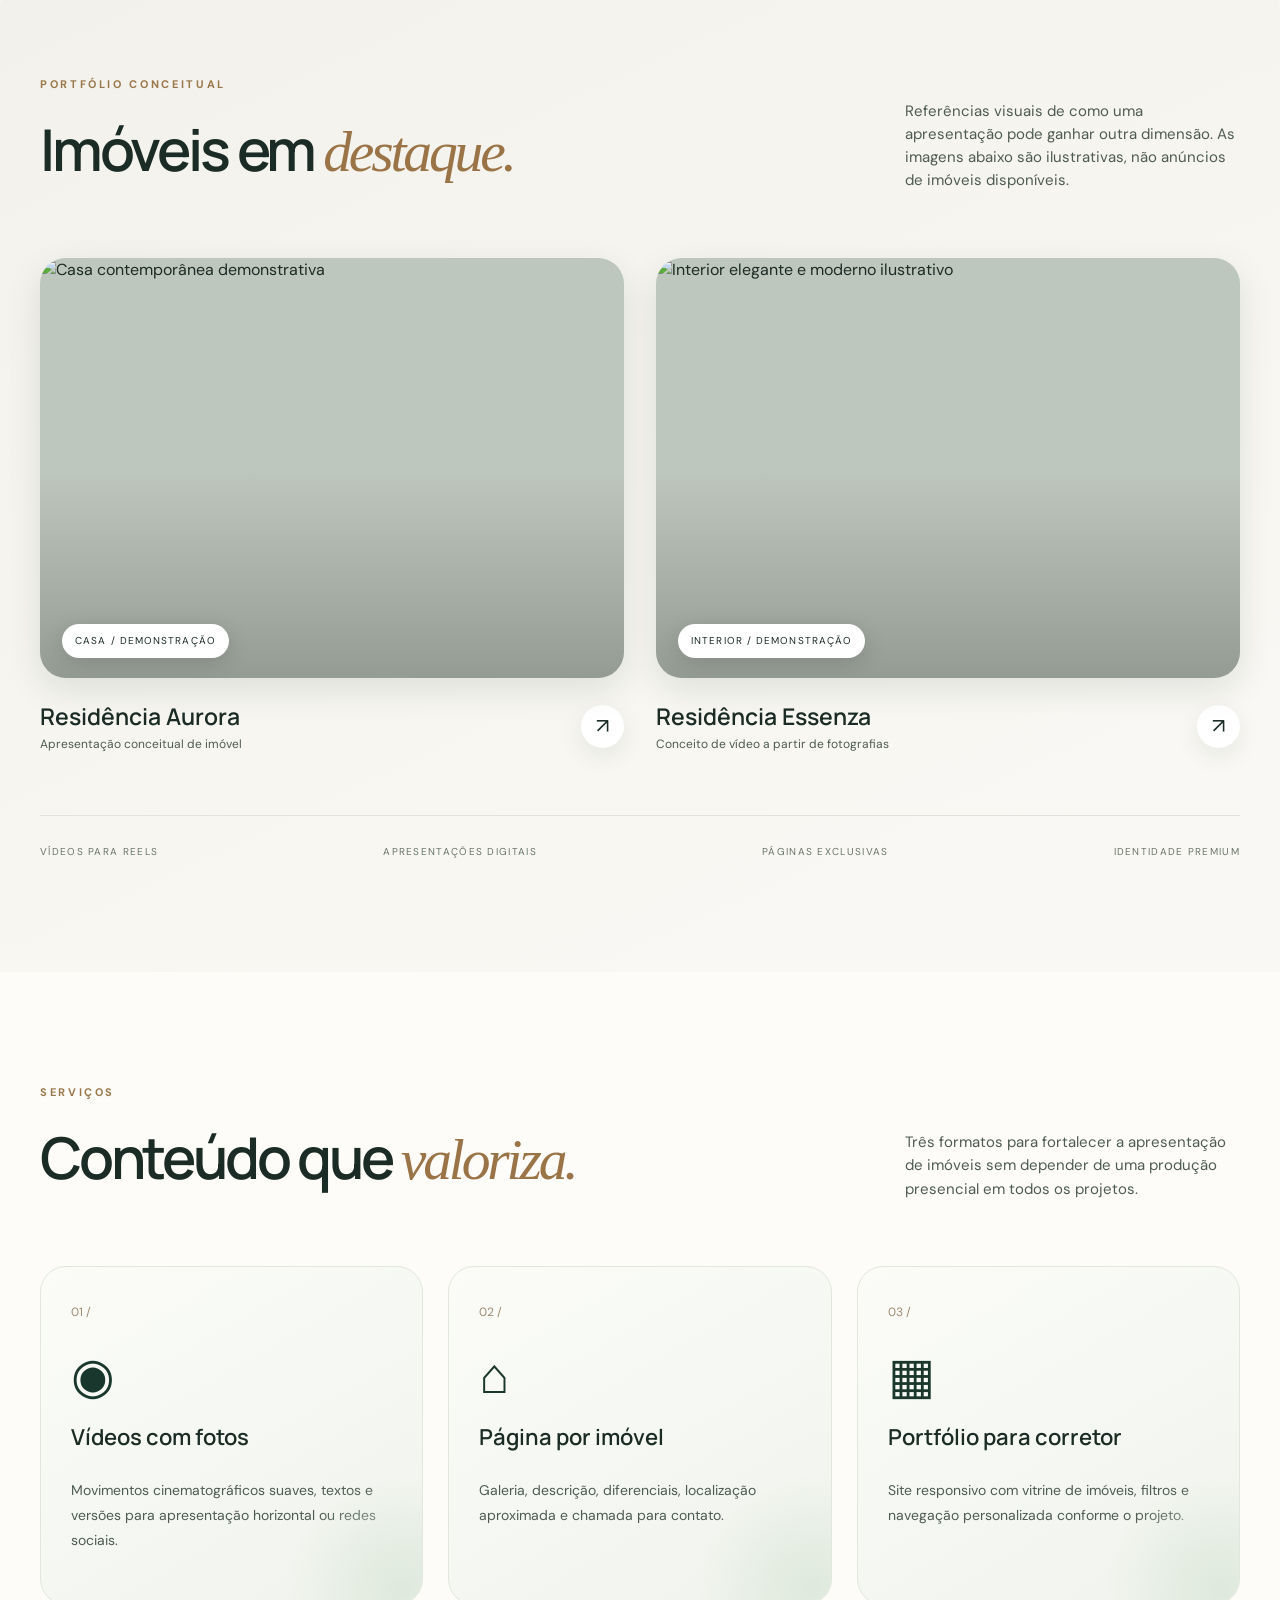
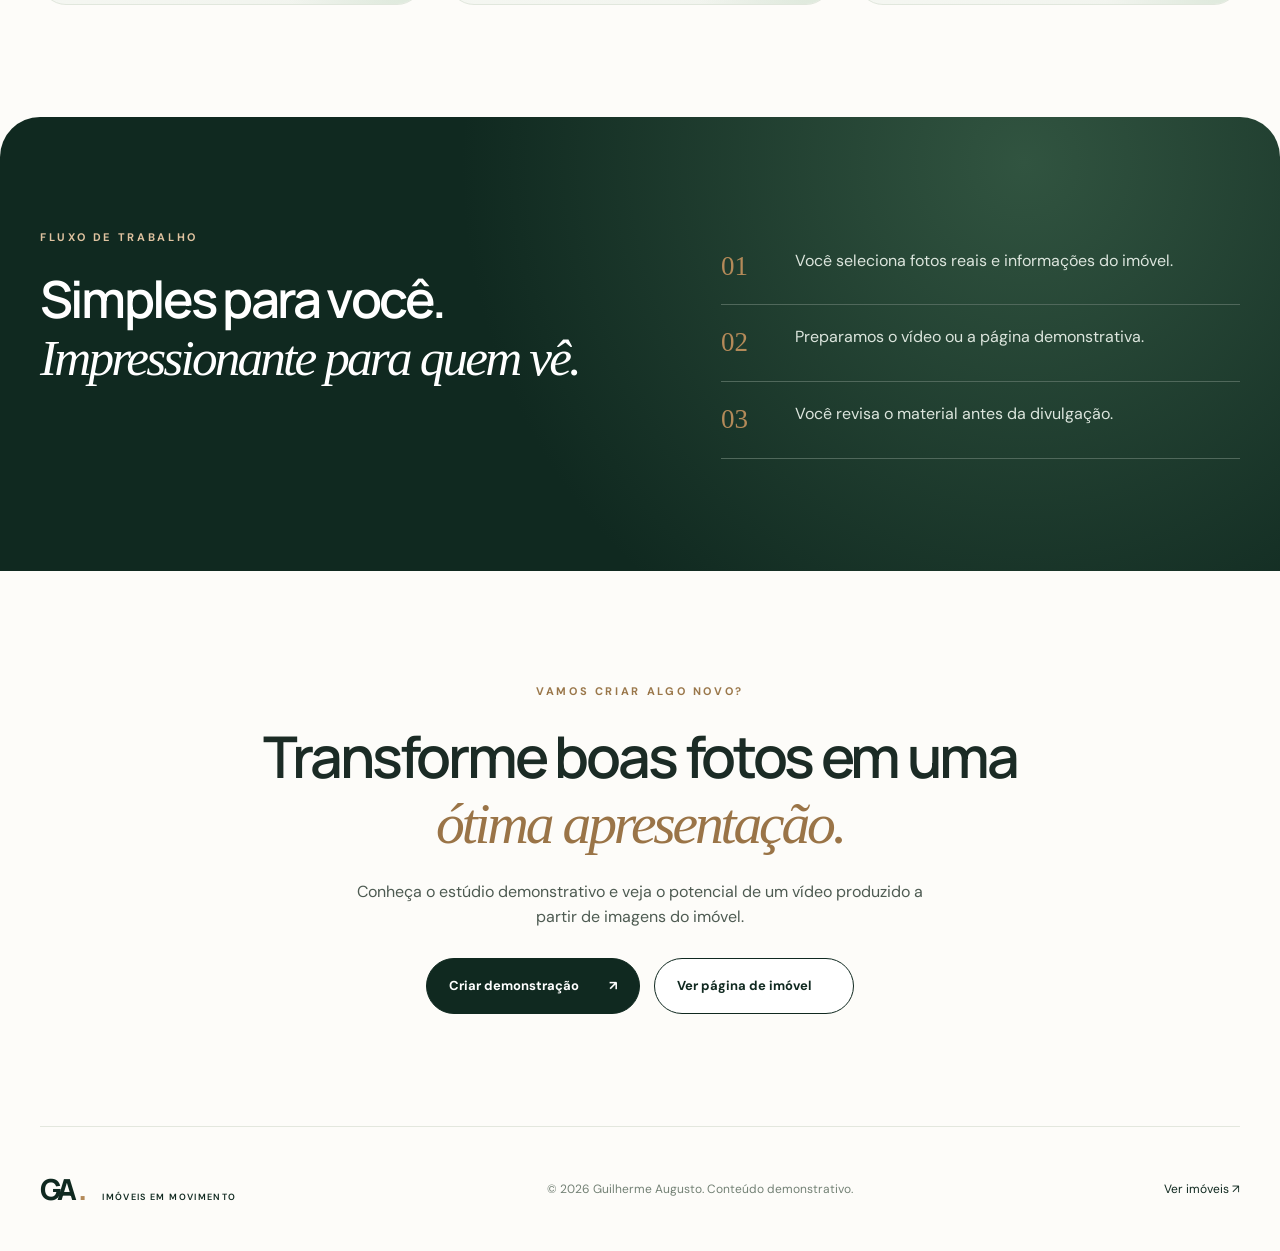
==== commit 2ca22eec: "fix: oculta tour 360 da navegacao ate existir fluxo real de producao" ====
--- a/index.html
+++ b/index.html
@@ -8,10 +8,10 @@
 <body>
 <a class="skip" href="#main">Ir para o conteúdo</a>
 <div class="announcement">PRODUÇÃO AUDIOVISUAL & EXPERIÊNCIAS DIGITAIS PARA IMÓVEIS <span>• PROJETOS DEMONSTRATIVOS</span></div>
-<header class="nav-shell"><div class="wrap nav"><a href="index.html" class="logo">GA<span>.</span><small>IMÓVEIS EM MOVIMENTO</small></a><button class="menu-toggle" aria-label="Abrir menu" aria-expanded="false">☰</button><nav class="nav-links" aria-label="Navegação principal"><a href="index.html">Início</a><a href="imoveis.html">Imóveis</a><a href="videos.html">Vídeos</a><a href="tour-virtual.html">Tour 360°</a><a href="estudio.html">Estúdio</a><a href="cadastrar.html" class="nav-cta">Cadastrar imóvel ↗</a></nav></div></header>
+<header class="nav-shell"><div class="wrap nav"><a href="index.html" class="logo">GA<span>.</span><small>IMÓVEIS EM MOVIMENTO</small></a><button class="menu-toggle" aria-label="Abrir menu" aria-expanded="false">☰</button><nav class="nav-links" aria-label="Navegação principal"><a href="index.html">Início</a><a href="imoveis.html">Imóveis</a><a href="videos.html">Vídeos</a><a href="estudio.html">Estúdio</a><a href="cadastrar.html" class="nav-cta">Cadastrar imóvel ↗</a></nav></div></header>
 <main id="main">
 <section class="hero"><div class="hero-visual" role="img" aria-label="Casa contemporânea com piscina ao entardecer"></div><div class="hero-shade"></div><div class="wrap hero-inner"><div class="eyebrow light">IMAGENS QUE CONSTROEM DESEJO</div><h1>Seu imóvel merece <em>mais que uma foto.</em></h1><p>Transformamos fotografias em apresentações envolventes e criamos páginas digitais que valorizam cada detalhe de um imóvel.</p><div class="hero-actions"><a class="btn btn-light" href="estudio.html">Experimente o estúdio <span>↗</span></a><a class="quiet-link" href="videos.html">Assistir aos vídeos ↓</a></div><div class="hero-note">PORTFÓLIO CONCEITUAL • PROJETOS DEMONSTRATIVOS</div></div><div class="hero-vertical">DESIGN / MOVIMENTO / IMÓVEIS</div></section>
-<div class="wrap quick-paths" aria-label="Acesso rápido às áreas do site"><a href="imoveis.html">⌂ &nbsp; Explorar imóveis <span>↗</span></a><a href="videos.html">▶ &nbsp; Assistir vídeos <span>↗</span></a><a href="tour-virtual.html#demonstracao">◉ &nbsp; Visitar uma casa real em 3D <span>↗</span></a><a href="cadastrar.html">＋ &nbsp; Cadastrar imóvel <span>↗</span></a></div><section class="section section-intro wrap"><div class="section-index">01 / PROPOSTA</div><div class="intro-copy"><div class="eyebrow">UMA NOVA FORMA DE APRESENTAR</div><h2>Da fotografia estática à <em>experiência que conecta.</em></h2><p>Seu anúncio pode ir além de um álbum. Criamos conteúdo para reels, apresentações comerciais e páginas exclusivas que ajudam o público a conhecer os ambientes e entrar em contato.</p></div><div class="intro-counters"><div><strong>01</strong><span>Fotos reais</span></div><div><strong>02</strong><span>Movimento elegante</span></div><div><strong>03</strong><span>Site de apresentação</span></div></div></section>
+<div class="wrap quick-paths" aria-label="Acesso rápido às áreas do site"><a href="imoveis.html">⌂ &nbsp; Explorar imóveis <span>↗</span></a><a href="videos.html">▶ &nbsp; Assistir vídeos <span>↗</span></a><a href="cadastrar.html">＋ &nbsp; Cadastrar imóvel <span>↗</span></a></div><section class="section section-intro wrap"><div class="section-index">01 / PROPOSTA</div><div class="intro-copy"><div class="eyebrow">UMA NOVA FORMA DE APRESENTAR</div><h2>Da fotografia estática à <em>experiência que conecta.</em></h2><p>Seu anúncio pode ir além de um álbum. Criamos conteúdo para reels, apresentações comerciais e páginas exclusivas que ajudam o público a conhecer os ambientes e entrar em contato.</p></div><div class="intro-counters"><div><strong>01</strong><span>Fotos reais</span></div><div><strong>02</strong><span>Movimento elegante</span></div><div><strong>03</strong><span>Site de apresentação</span></div></div></section>
 <section class="section showcase" id="projetos"><div class="wrap"><div class="section-heading"><div><div class="eyebrow">PORTFÓLIO CONCEITUAL</div><h2>Imóveis em <em>destaque.</em></h2></div><p>Referências visuais de como uma apresentação pode ganhar outra dimensão. As imagens abaixo são ilustrativas, não anúncios de imóveis disponíveis.</p></div>
 <div class="project-grid"><article class="project-card"><a class="project-image" href="imovel.html?id=aurora"><img src="https://images.unsplash.com/photo-1600585154340-be6161a56a0c?w=1200&q=85&fit=crop" alt="Casa contemporânea demonstrativa" loading="lazy"><span class="project-label">CASA / DEMONSTRAÇÃO</span></a><div class="project-meta"><div><h3>Residência Aurora</h3><p>Apresentação conceitual de imóvel</p></div><a aria-label="Ver demonstração Aurora" href="imovel.html?id=aurora" class="round-arrow">↗</a></div></article>
 <article class="project-card"><a class="project-image" href="estudio.html"><img src="https://images.unsplash.com/photo-1600607687939-ce8a6c25118c?w=1200&q=85&fit=crop" alt="Interior elegante e moderno ilustrativo" loading="lazy"><span class="project-label">INTERIOR / DEMONSTRAÇÃO</span></a><div class="project-meta"><div><h3>Residência Essenza</h3><p>Conceito de vídeo a partir de fotografias</p></div><a aria-label="Experimentar estúdio" href="estudio.html" class="round-arrow">↗</a></div></article></div>
--- a/css/showcase.css
+++ b/css/showcase.css
@@ -195,3 +195,7 @@
 .cabral-feature .btn{white-space:nowrap}
 .cabral-feature-video{margin-top:45px;margin-bottom:0}
 @media(max-width:710px){.cabral-feature{padding:23px;flex-direction:column;align-items:flex-start;gap:20px}.cabral-feature .btn{width:100%;justify-content:center}.cabral-feature-video{margin-top:25px}}
+
+/* Ajuste de fase: somente tres atalhos operacionais enquanto o tour imersivo nao estiver pronto */
+.quick-paths{grid-template-columns:repeat(3,minmax(0,1fr))}
+@media(max-width:780px){.quick-paths{grid-template-columns:1fr}}
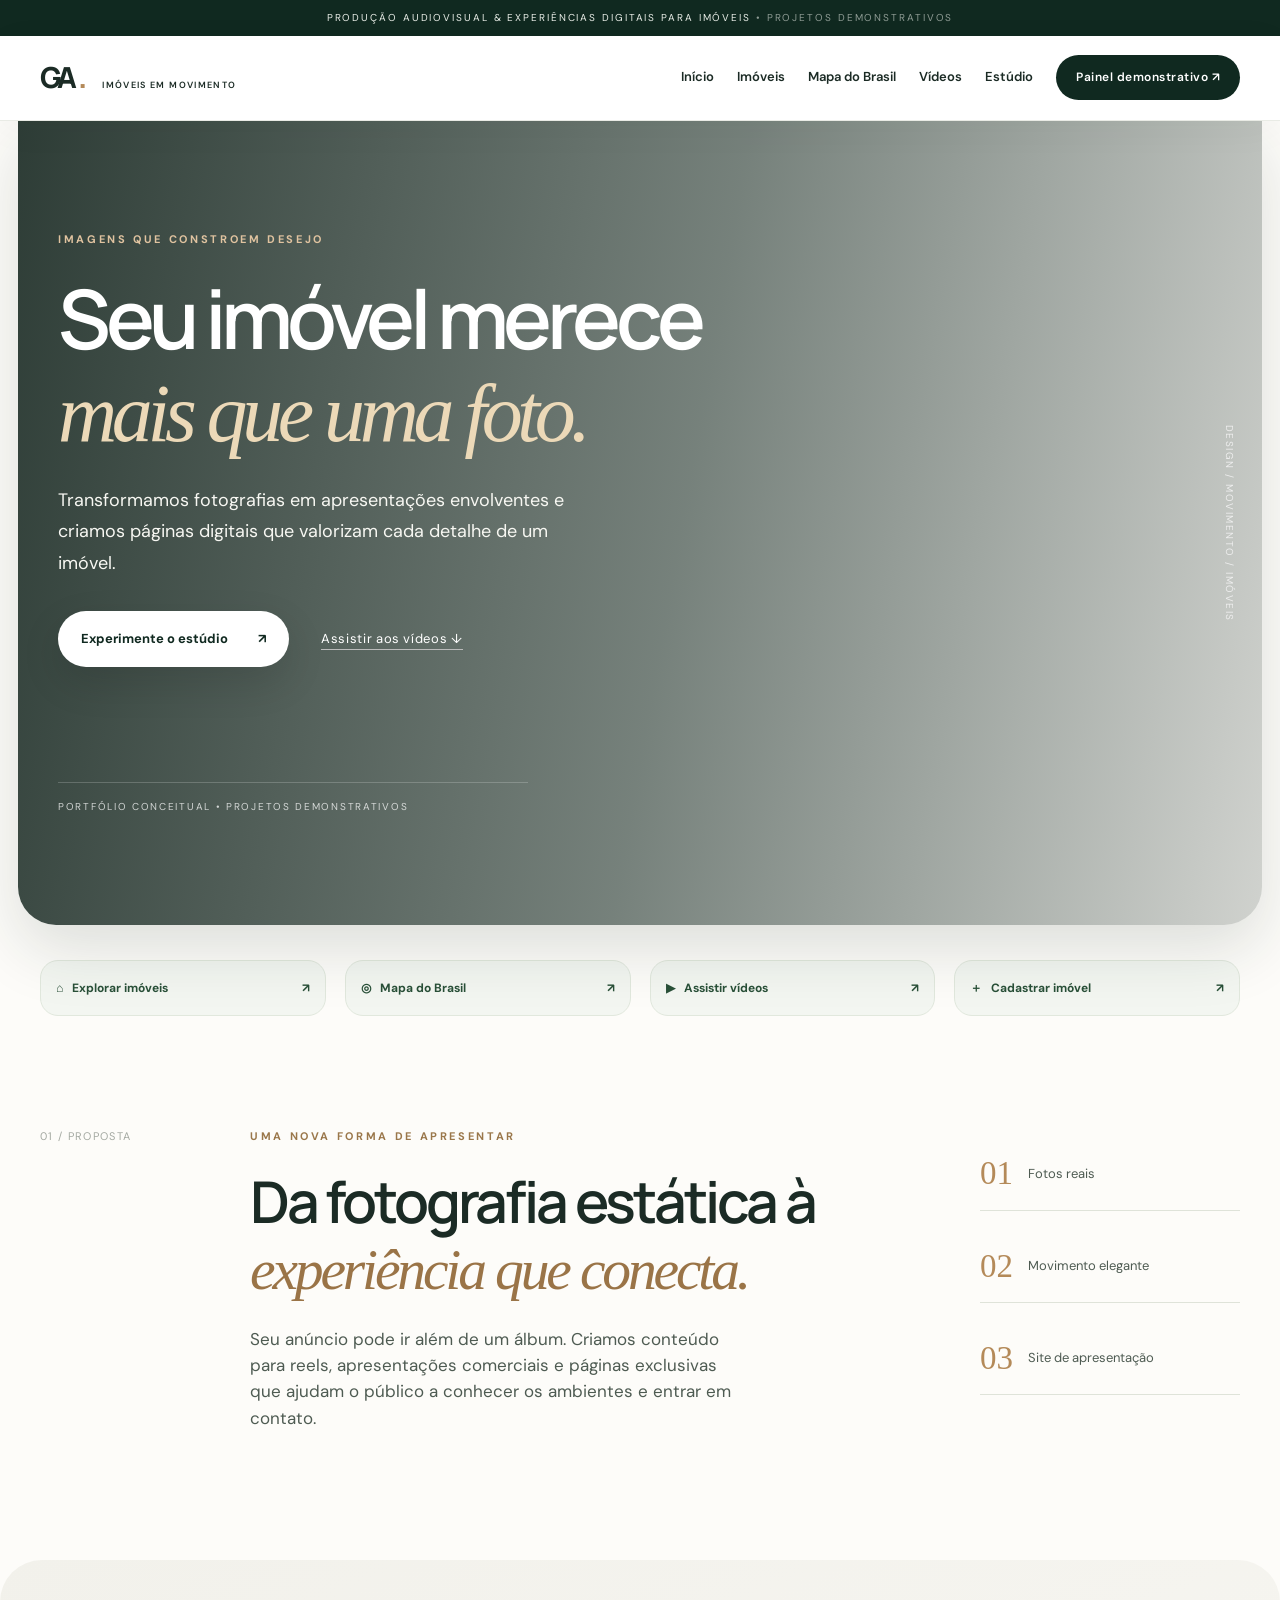
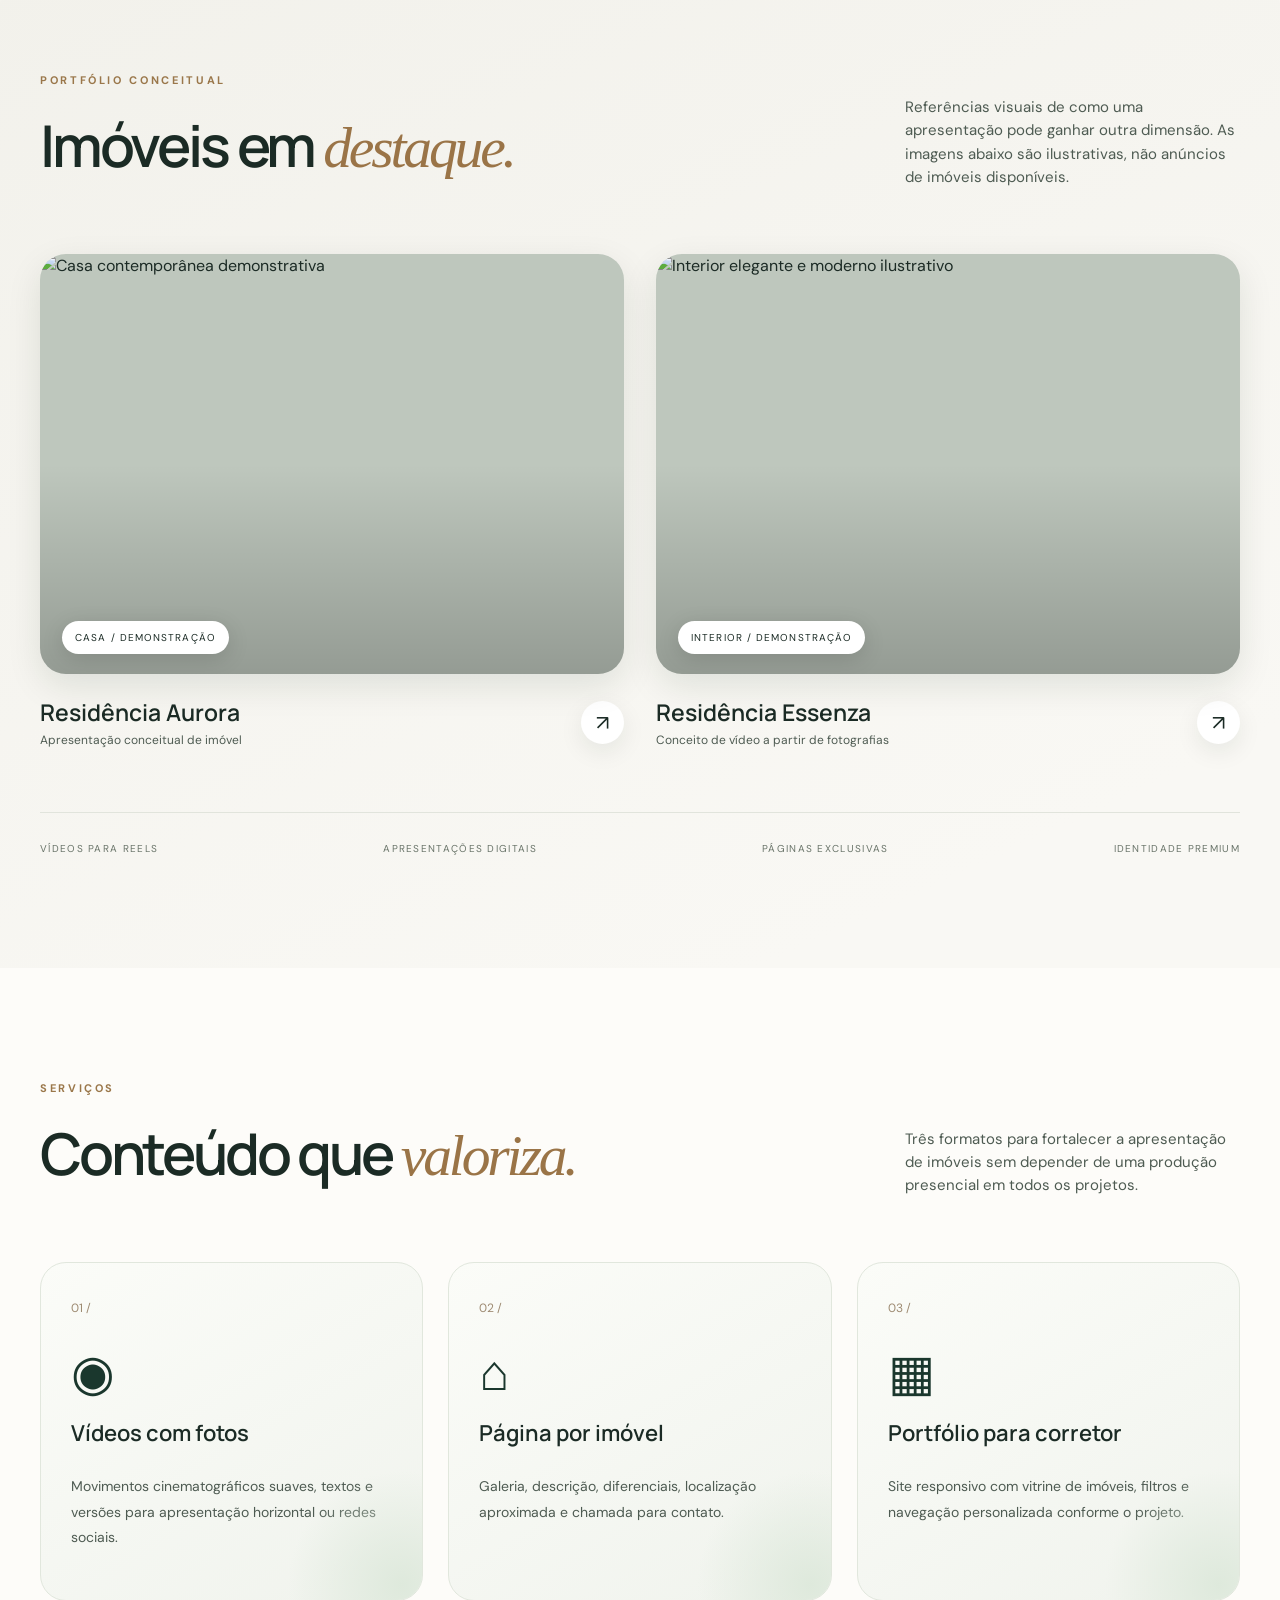
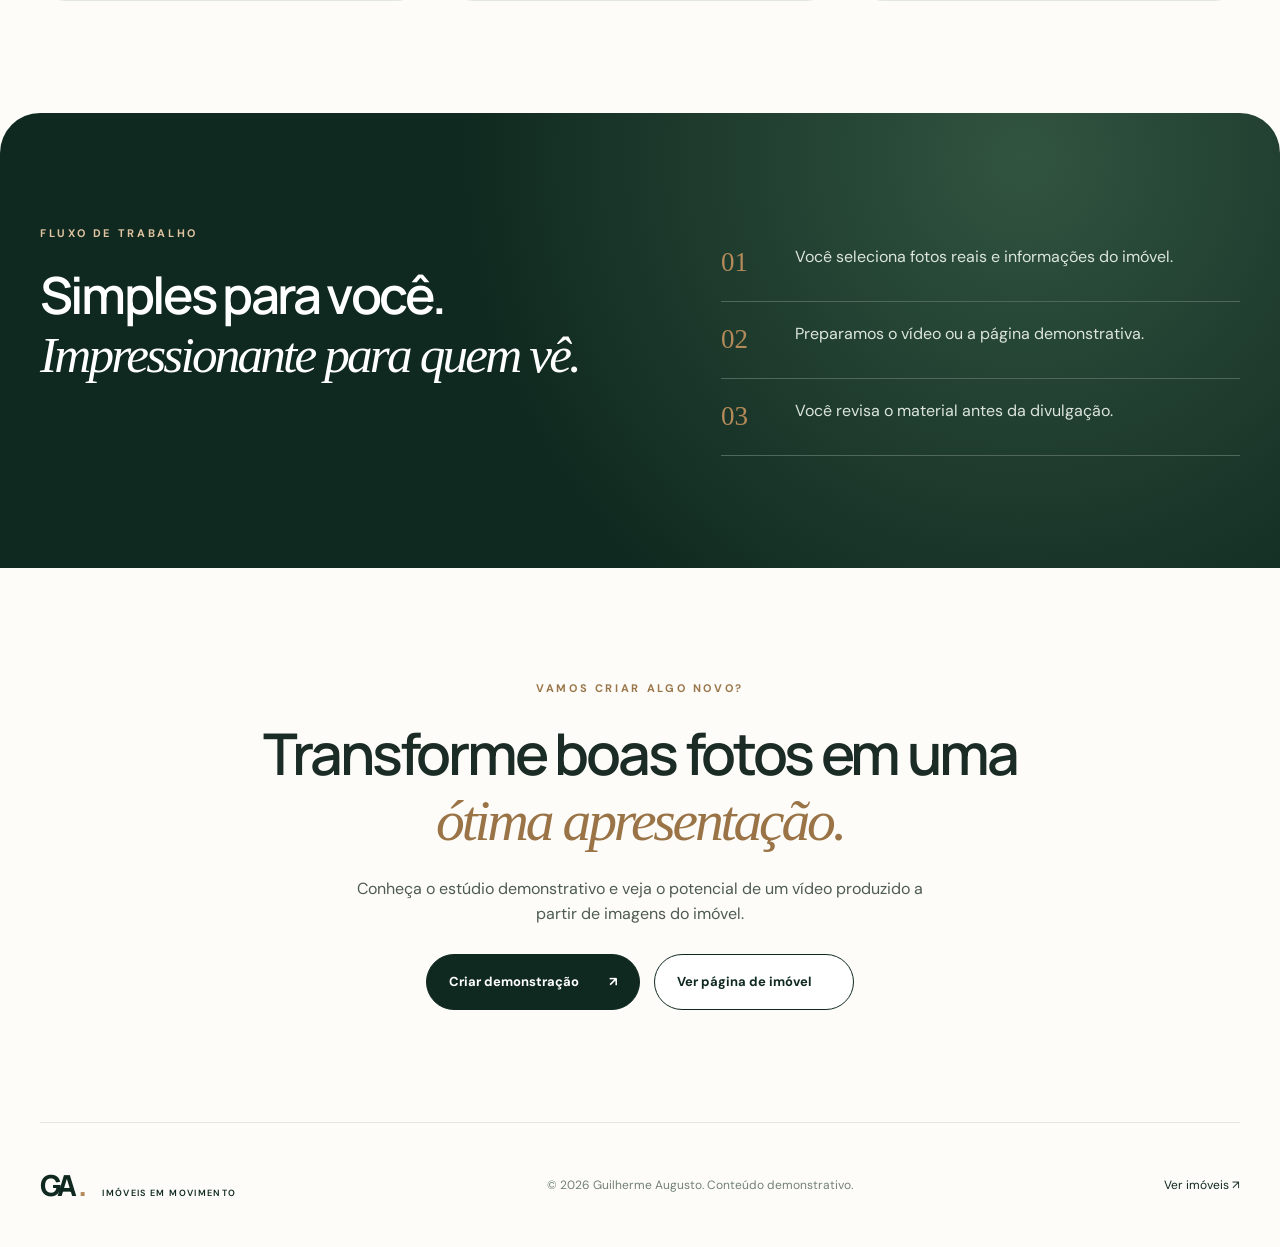
==== commit 2986589c: "feat: adiciona mapa do Brasil e geolocalizacao aproximada ao cadastro local" ====
--- a/index.html
+++ b/index.html
@@ -8,10 +8,10 @@
 <body>
 <a class="skip" href="#main">Ir para o conteúdo</a>
 <div class="announcement">PRODUÇÃO AUDIOVISUAL & EXPERIÊNCIAS DIGITAIS PARA IMÓVEIS <span>• PROJETOS DEMONSTRATIVOS</span></div>
-<header class="nav-shell"><div class="wrap nav"><a href="index.html" class="logo">GA<span>.</span><small>IMÓVEIS EM MOVIMENTO</small></a><button class="menu-toggle" aria-label="Abrir menu" aria-expanded="false">☰</button><nav class="nav-links" aria-label="Navegação principal"><a href="index.html">Início</a><a href="imoveis.html">Imóveis</a><a href="videos.html">Vídeos</a><a href="estudio.html">Estúdio</a><a href="cadastrar.html" class="nav-cta">Cadastrar imóvel ↗</a></nav></div></header>
+<header class="nav-shell"><div class="wrap nav"><a href="index.html" class="logo">GA<span>.</span><small>IMÓVEIS EM MOVIMENTO</small></a><button class="menu-toggle" aria-label="Abrir menu" aria-expanded="false">☰</button><nav class="nav-links" aria-label="Navegação principal"><a href="index.html">Início</a><a href="imoveis.html">Imóveis</a><a href="mapa.html">Mapa do Brasil</a><a href="videos.html">Vídeos</a><a href="estudio.html">Estúdio</a><a href="cadastrar.html" class="nav-cta">Painel demonstrativo ↗</a></nav></div></header>
 <main id="main">
 <section class="hero"><div class="hero-visual" role="img" aria-label="Casa contemporânea com piscina ao entardecer"></div><div class="hero-shade"></div><div class="wrap hero-inner"><div class="eyebrow light">IMAGENS QUE CONSTROEM DESEJO</div><h1>Seu imóvel merece <em>mais que uma foto.</em></h1><p>Transformamos fotografias em apresentações envolventes e criamos páginas digitais que valorizam cada detalhe de um imóvel.</p><div class="hero-actions"><a class="btn btn-light" href="estudio.html">Experimente o estúdio <span>↗</span></a><a class="quiet-link" href="videos.html">Assistir aos vídeos ↓</a></div><div class="hero-note">PORTFÓLIO CONCEITUAL • PROJETOS DEMONSTRATIVOS</div></div><div class="hero-vertical">DESIGN / MOVIMENTO / IMÓVEIS</div></section>
-<div class="wrap quick-paths" aria-label="Acesso rápido às áreas do site"><a href="imoveis.html">⌂ &nbsp; Explorar imóveis <span>↗</span></a><a href="videos.html">▶ &nbsp; Assistir vídeos <span>↗</span></a><a href="cadastrar.html">＋ &nbsp; Cadastrar imóvel <span>↗</span></a></div><section class="section section-intro wrap"><div class="section-index">01 / PROPOSTA</div><div class="intro-copy"><div class="eyebrow">UMA NOVA FORMA DE APRESENTAR</div><h2>Da fotografia estática à <em>experiência que conecta.</em></h2><p>Seu anúncio pode ir além de um álbum. Criamos conteúdo para reels, apresentações comerciais e páginas exclusivas que ajudam o público a conhecer os ambientes e entrar em contato.</p></div><div class="intro-counters"><div><strong>01</strong><span>Fotos reais</span></div><div><strong>02</strong><span>Movimento elegante</span></div><div><strong>03</strong><span>Site de apresentação</span></div></div></section>
+<div class="wrap quick-paths" aria-label="Acesso rápido às áreas do site"><a href="imoveis.html">⌂ &nbsp; Explorar imóveis <span>↗</span></a><a href="mapa.html">◎ &nbsp; Mapa do Brasil <span>↗</span></a><a href="videos.html">▶ &nbsp; Assistir vídeos <span>↗</span></a><a href="cadastrar.html">＋ &nbsp; Cadastrar imóvel <span>↗</span></a></div><section class="section section-intro wrap"><div class="section-index">01 / PROPOSTA</div><div class="intro-copy"><div class="eyebrow">UMA NOVA FORMA DE APRESENTAR</div><h2>Da fotografia estática à <em>experiência que conecta.</em></h2><p>Seu anúncio pode ir além de um álbum. Criamos conteúdo para reels, apresentações comerciais e páginas exclusivas que ajudam o público a conhecer os ambientes e entrar em contato.</p></div><div class="intro-counters"><div><strong>01</strong><span>Fotos reais</span></div><div><strong>02</strong><span>Movimento elegante</span></div><div><strong>03</strong><span>Site de apresentação</span></div></div></section>
 <section class="section showcase" id="projetos"><div class="wrap"><div class="section-heading"><div><div class="eyebrow">PORTFÓLIO CONCEITUAL</div><h2>Imóveis em <em>destaque.</em></h2></div><p>Referências visuais de como uma apresentação pode ganhar outra dimensão. As imagens abaixo são ilustrativas, não anúncios de imóveis disponíveis.</p></div>
 <div class="project-grid"><article class="project-card"><a class="project-image" href="imovel.html?id=aurora"><img src="https://images.unsplash.com/photo-1600585154340-be6161a56a0c?w=1200&q=85&fit=crop" alt="Casa contemporânea demonstrativa" loading="lazy"><span class="project-label">CASA / DEMONSTRAÇÃO</span></a><div class="project-meta"><div><h3>Residência Aurora</h3><p>Apresentação conceitual de imóvel</p></div><a aria-label="Ver demonstração Aurora" href="imovel.html?id=aurora" class="round-arrow">↗</a></div></article>
 <article class="project-card"><a class="project-image" href="estudio.html"><img src="https://images.unsplash.com/photo-1600607687939-ce8a6c25118c?w=1200&q=85&fit=crop" alt="Interior elegante e moderno ilustrativo" loading="lazy"><span class="project-label">INTERIOR / DEMONSTRAÇÃO</span></a><div class="project-meta"><div><h3>Residência Essenza</h3><p>Conceito de vídeo a partir de fotografias</p></div><a aria-label="Experimentar estúdio" href="estudio.html" class="round-arrow">↗</a></div></article></div>
--- a/css/showcase.css
+++ b/css/showcase.css
@@ -199,3 +199,10 @@
 /* Ajuste de fase: somente tres atalhos operacionais enquanto o tour imersivo nao estiver pronto */
 .quick-paths{grid-template-columns:repeat(3,minmax(0,1fr))}
 @media(max-width:780px){.quick-paths{grid-template-columns:1fr}}
+
+/* Mapa do Brasil: atalhos e navegacao estendida */
+.quick-paths{grid-template-columns:repeat(4,minmax(0,1fr))}
+.quick-paths a{padding:18px 15px;font-size:12px}
+@media(min-width:691px) and (max-width:1200px){.nav-links{gap:13px;font-size:11px}.nav .nav-cta{padding:10px 13px}}
+@media(max-width:1000px){.quick-paths{grid-template-columns:repeat(2,minmax(0,1fr))}}
+@media(max-width:580px){.quick-paths{grid-template-columns:1fr}}
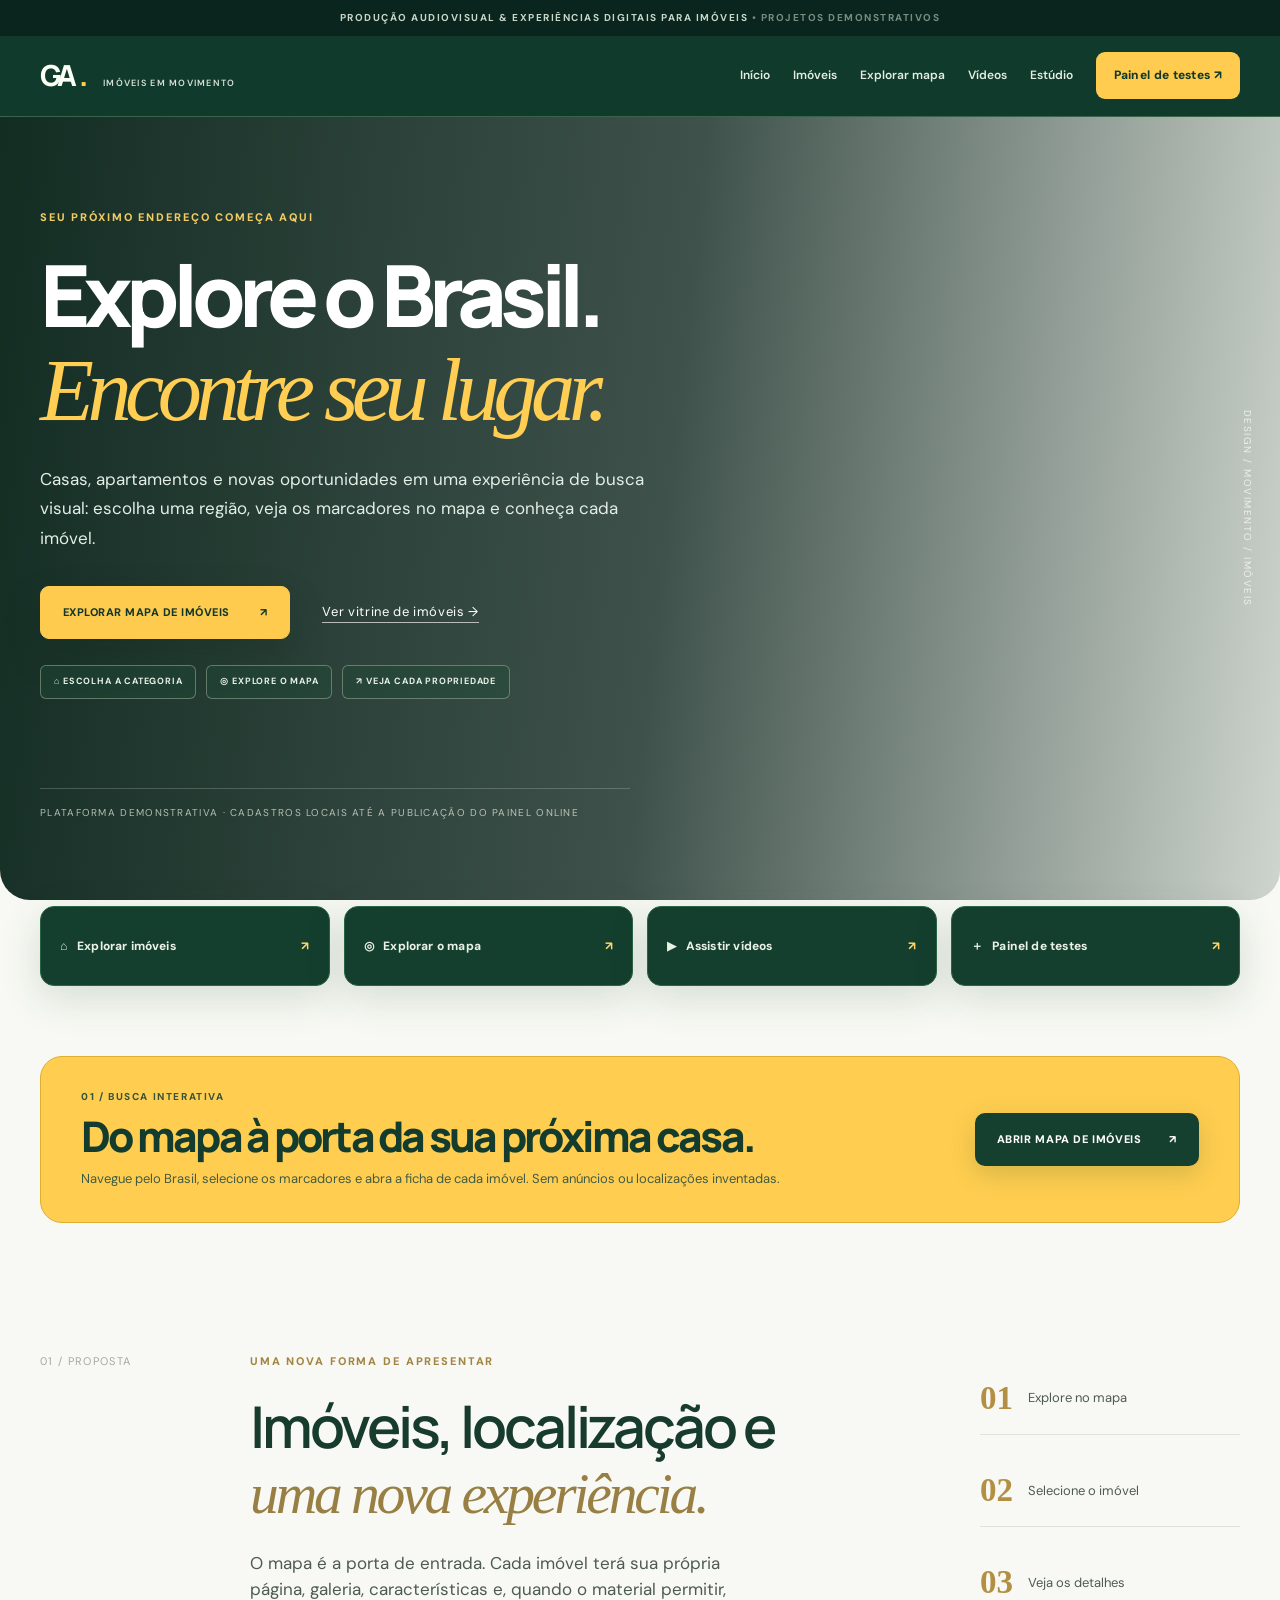
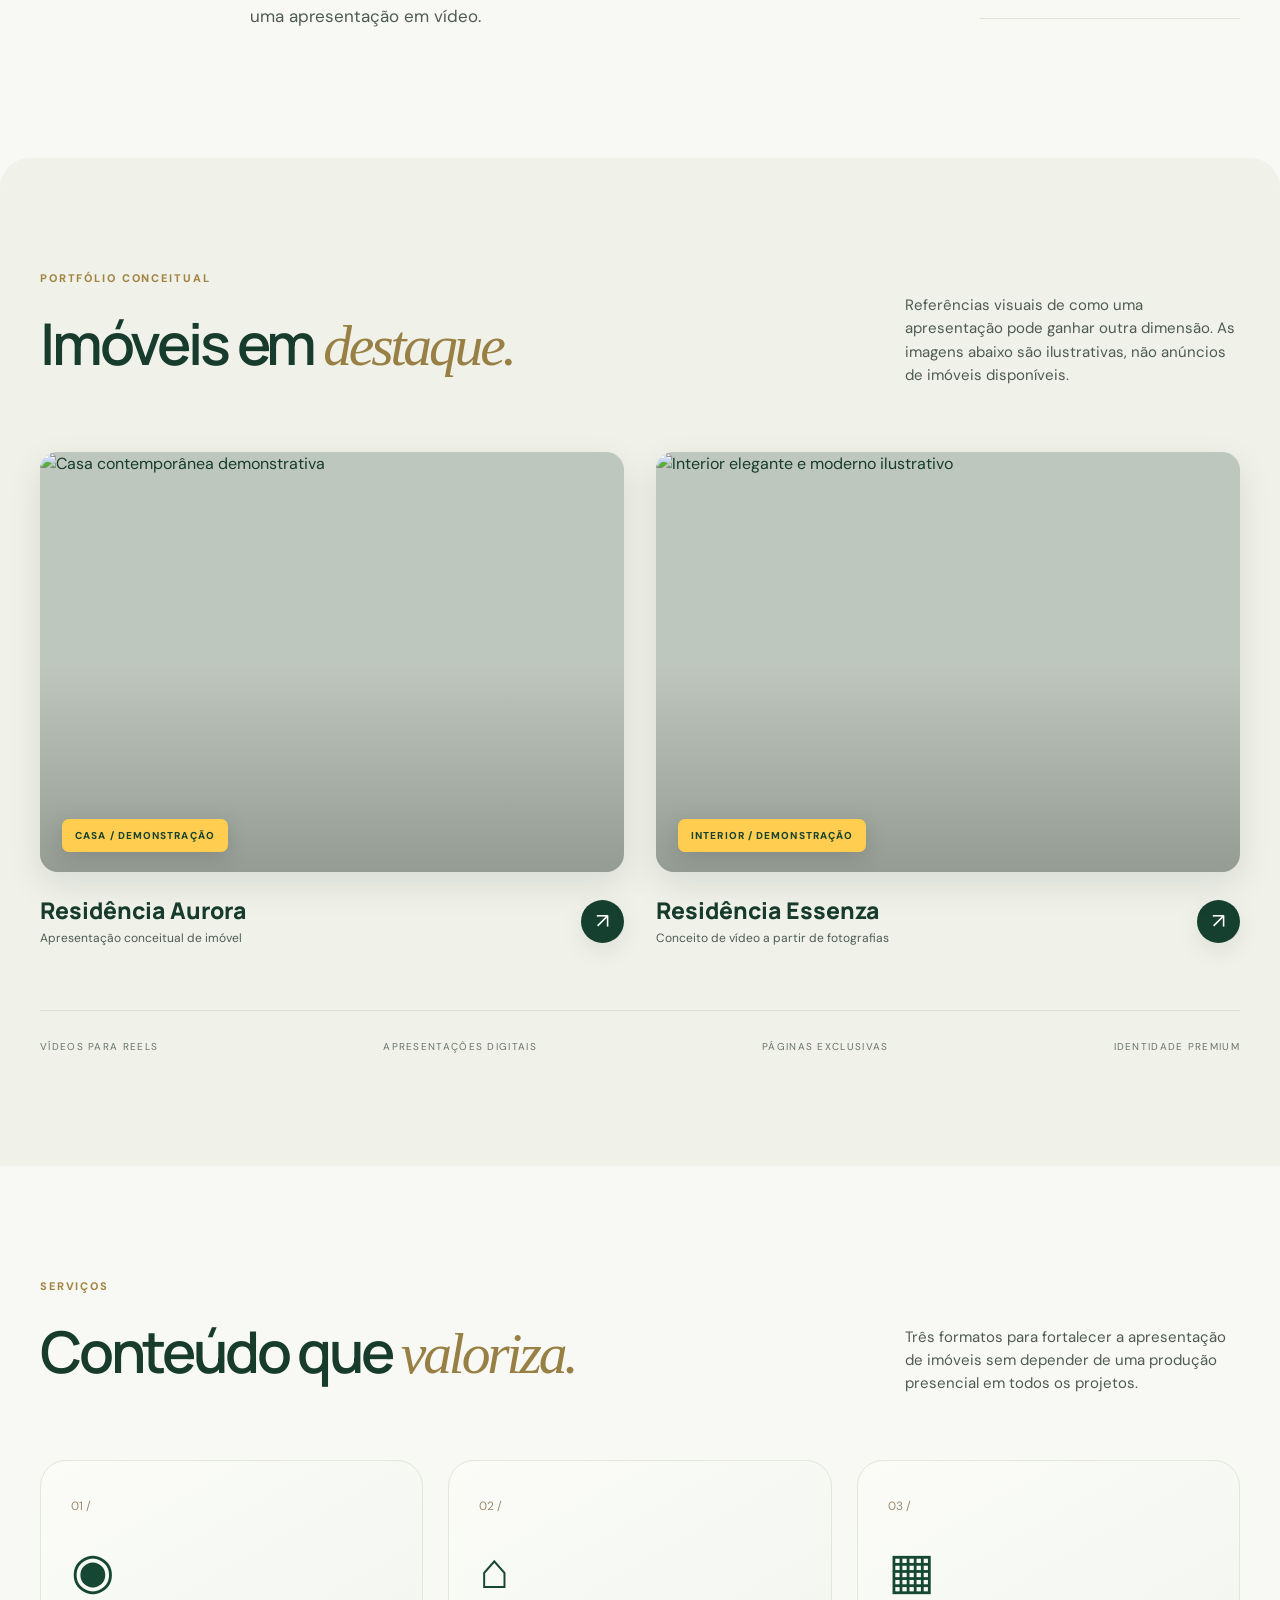
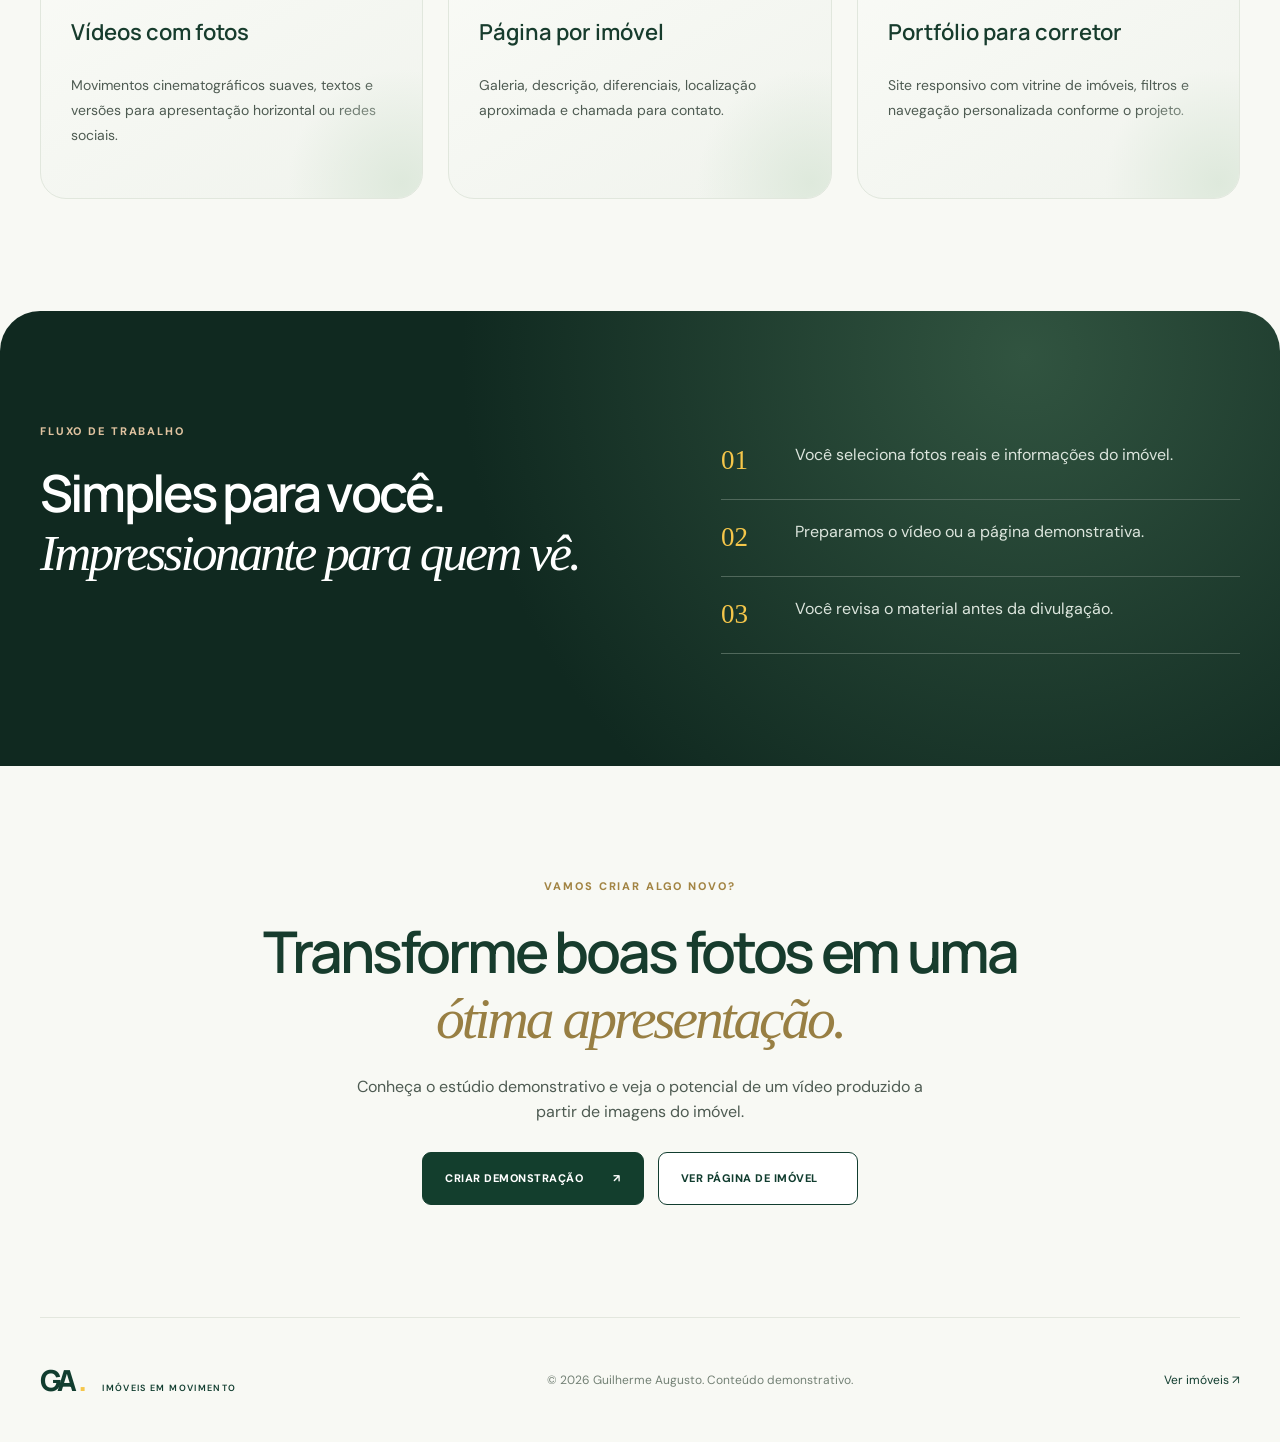
==== commit b741586c: "feat: redesign imobiliario inspirado em exploracao GTA com mapa protagonista" ====
--- a/index.html
+++ b/index.html
@@ -1,17 +1,17 @@
 <!doctype html>
 <html lang="pt-BR"><head>
 <meta charset="utf-8"><meta name="viewport" content="width=device-width,initial-scale=1">
-<meta name="description" content="Guilherme Augusto — vídeos imobiliários e experiências digitais para corretores e imobiliárias.">
+<meta name="description" content="Imóveis em Movimento — explore casas, apartamentos e propriedades em um mapa interativo do Brasil.">
 <meta name="theme-color" content="#122821"><title>Imóveis em Movimento | Guilherme Augusto</title>
-<link rel="icon" href="assets/favicon.svg" type="image/svg+xml"><link rel="stylesheet" href="css/styles.css"><link rel="stylesheet" href="css/showcase.css">
+<link rel="icon" href="assets/favicon.svg" type="image/svg+xml"><link rel="stylesheet" href="css/styles.css"><link rel="stylesheet" href="css/showcase.css"><link rel="stylesheet" href="css/realty-theme.css">
 <script defer src="js/app.js"></script></head>
 <body>
 <a class="skip" href="#main">Ir para o conteúdo</a>
 <div class="announcement">PRODUÇÃO AUDIOVISUAL & EXPERIÊNCIAS DIGITAIS PARA IMÓVEIS <span>• PROJETOS DEMONSTRATIVOS</span></div>
-<header class="nav-shell"><div class="wrap nav"><a href="index.html" class="logo">GA<span>.</span><small>IMÓVEIS EM MOVIMENTO</small></a><button class="menu-toggle" aria-label="Abrir menu" aria-expanded="false">☰</button><nav class="nav-links" aria-label="Navegação principal"><a href="index.html">Início</a><a href="imoveis.html">Imóveis</a><a href="mapa.html">Mapa do Brasil</a><a href="videos.html">Vídeos</a><a href="estudio.html">Estúdio</a><a href="cadastrar.html" class="nav-cta">Painel demonstrativo ↗</a></nav></div></header>
+<header class="nav-shell"><div class="wrap nav"><a href="index.html" class="logo">GA<span>.</span><small>IMÓVEIS EM MOVIMENTO</small></a><button class="menu-toggle" aria-label="Abrir menu" aria-expanded="false">☰</button><nav class="nav-links" aria-label="Navegação principal"><a href="index.html">Início</a><a href="imoveis.html">Imóveis</a><a href="mapa.html">Explorar mapa</a><a href="videos.html">Vídeos</a><a href="estudio.html">Estúdio</a><a href="cadastrar.html" class="nav-cta">Painel de testes ↗</a></nav></div></header>
 <main id="main">
-<section class="hero"><div class="hero-visual" role="img" aria-label="Casa contemporânea com piscina ao entardecer"></div><div class="hero-shade"></div><div class="wrap hero-inner"><div class="eyebrow light">IMAGENS QUE CONSTROEM DESEJO</div><h1>Seu imóvel merece <em>mais que uma foto.</em></h1><p>Transformamos fotografias em apresentações envolventes e criamos páginas digitais que valorizam cada detalhe de um imóvel.</p><div class="hero-actions"><a class="btn btn-light" href="estudio.html">Experimente o estúdio <span>↗</span></a><a class="quiet-link" href="videos.html">Assistir aos vídeos ↓</a></div><div class="hero-note">PORTFÓLIO CONCEITUAL • PROJETOS DEMONSTRATIVOS</div></div><div class="hero-vertical">DESIGN / MOVIMENTO / IMÓVEIS</div></section>
-<div class="wrap quick-paths" aria-label="Acesso rápido às áreas do site"><a href="imoveis.html">⌂ &nbsp; Explorar imóveis <span>↗</span></a><a href="mapa.html">◎ &nbsp; Mapa do Brasil <span>↗</span></a><a href="videos.html">▶ &nbsp; Assistir vídeos <span>↗</span></a><a href="cadastrar.html">＋ &nbsp; Cadastrar imóvel <span>↗</span></a></div><section class="section section-intro wrap"><div class="section-index">01 / PROPOSTA</div><div class="intro-copy"><div class="eyebrow">UMA NOVA FORMA DE APRESENTAR</div><h2>Da fotografia estática à <em>experiência que conecta.</em></h2><p>Seu anúncio pode ir além de um álbum. Criamos conteúdo para reels, apresentações comerciais e páginas exclusivas que ajudam o público a conhecer os ambientes e entrar em contato.</p></div><div class="intro-counters"><div><strong>01</strong><span>Fotos reais</span></div><div><strong>02</strong><span>Movimento elegante</span></div><div><strong>03</strong><span>Site de apresentação</span></div></div></section>
+<section class="hero"><div class="hero-visual" role="img" aria-label="Casa contemporânea com piscina ao entardecer"></div><div class="hero-shade"></div><div class="wrap hero-inner"><div class="eyebrow light">SEU PRÓXIMO ENDEREÇO COMEÇA AQUI</div><h1>Explore o Brasil. <em>Encontre seu lugar.</em></h1><p>Casas, apartamentos e novas oportunidades em uma experiência de busca visual: escolha uma região, veja os marcadores no mapa e conheça cada imóvel.</p><div class="hero-actions"><a class="btn btn-light" href="mapa.html">Explorar mapa de imóveis <span>↗</span></a><a class="quiet-link" href="imoveis.html">Ver vitrine de imóveis →</a></div><div class="home-hero-strip"><span>⌂ ESCOLHA A CATEGORIA</span><span>◎ EXPLORE O MAPA</span><span>↗ VEJA CADA PROPRIEDADE</span></div><div class="hero-note">PLATAFORMA DEMONSTRATIVA · CADASTROS LOCAIS ATÉ A PUBLICAÇÃO DO PAINEL ONLINE</div></div><div class="hero-vertical">DESIGN / MOVIMENTO / IMÓVEIS</div></section>
+<div class="wrap quick-paths" aria-label="Acesso rápido às áreas do site"><a href="imoveis.html">⌂ &nbsp; Explorar imóveis <span>↗</span></a><a href="mapa.html">◎ &nbsp; Explorar o mapa <span>↗</span></a><a href="videos.html">▶ &nbsp; Assistir vídeos <span>↗</span></a><a href="cadastrar.html">＋ &nbsp; Painel de testes <span>↗</span></a></div><section class="wrap home-map-banner"><div><small>01 / BUSCA INTERATIVA</small><h2>Do mapa à porta da sua próxima casa.</h2><p>Navegue pelo Brasil, selecione os marcadores e abra a ficha de cada imóvel. Sem anúncios ou localizações inventadas.</p></div><a href="mapa.html">ABRIR MAPA DE IMÓVEIS <span>↗</span></a></section><section class="section section-intro wrap"><div class="section-index">01 / PROPOSTA</div><div class="intro-copy"><div class="eyebrow">UMA NOVA FORMA DE APRESENTAR</div><h2>Imóveis, localização e <em>uma nova experiência.</em></h2><p>O mapa é a porta de entrada. Cada imóvel terá sua própria página, galeria, características e, quando o material permitir, uma apresentação em vídeo.</p></div><div class="intro-counters"><div><strong>01</strong><span>Explore no mapa</span></div><div><strong>02</strong><span>Selecione o imóvel</span></div><div><strong>03</strong><span>Veja os detalhes</span></div></div></section>
 <section class="section showcase" id="projetos"><div class="wrap"><div class="section-heading"><div><div class="eyebrow">PORTFÓLIO CONCEITUAL</div><h2>Imóveis em <em>destaque.</em></h2></div><p>Referências visuais de como uma apresentação pode ganhar outra dimensão. As imagens abaixo são ilustrativas, não anúncios de imóveis disponíveis.</p></div>
 <div class="project-grid"><article class="project-card"><a class="project-image" href="imovel.html?id=aurora"><img src="https://images.unsplash.com/photo-1600585154340-be6161a56a0c?w=1200&q=85&fit=crop" alt="Casa contemporânea demonstrativa" loading="lazy"><span class="project-label">CASA / DEMONSTRAÇÃO</span></a><div class="project-meta"><div><h3>Residência Aurora</h3><p>Apresentação conceitual de imóvel</p></div><a aria-label="Ver demonstração Aurora" href="imovel.html?id=aurora" class="round-arrow">↗</a></div></article>
 <article class="project-card"><a class="project-image" href="estudio.html"><img src="https://images.unsplash.com/photo-1600607687939-ce8a6c25118c?w=1200&q=85&fit=crop" alt="Interior elegante e moderno ilustrativo" loading="lazy"><span class="project-label">INTERIOR / DEMONSTRAÇÃO</span></a><div class="project-meta"><div><h3>Residência Essenza</h3><p>Conceito de vídeo a partir de fotografias</p></div><a aria-label="Experimentar estúdio" href="estudio.html" class="round-arrow">↗</a></div></article></div>
--- a/css/realty-theme.css
+++ b/css/realty-theme.css
@@ -0,0 +1,71 @@
+/* Identidade Imóveis em Movimento · mapa como protagonista
+   Referência de UX: categorias, marcadores e catálogo de imóveis do mercado de jogos.
+   Arte, logos e assets próprios. Não usa conteúdo de jogos. */
+:root{--dark:#113d2f;--green:#154734;--gold:#f5c64a;--sand:#eff0e8;--ink:#15372a;--line:#d6dfd2}
+body{background:#f8f9f4;color:#173c2d}
+.announcement{background:#09251e;color:#c9d7c8;font-weight:700;letter-spacing:.15em}
+.nav-shell{background:#103a2c;box-shadow:none;border-bottom:1px solid #39634b}
+.nav{height:80px}
+.nav .logo{color:#fbfff5;font-weight:800;letter-spacing:-.09em}
+.nav .logo span{color:#ffce52}
+.nav .logo small{color:#d7e2d8;letter-spacing:.14em}
+.nav-links{gap:23px;font-size:12px}
+.nav-links a:not(.nav-cta){color:#e3eee2}
+.nav-links a:not(.nav-cta):hover,.nav-links a[aria-current="page"]{color:#ffcc4f}
+.nav-cta{background:#ffcc50!important;color:#123928!important;border-radius:9px;font-weight:800;letter-spacing:.025em;padding:14px 18px}
+.nav-cta:hover{background:#ffe18b!important}
+.menu-toggle{color:#fff}
+.btn{border-radius:9px;font-weight:800;letter-spacing:.045em;text-transform:uppercase;font-size:11px;min-height:53px}
+.btn-dark{background:#133e2d;border-color:#133e2d}
+.btn-dark:hover{background:#226747}
+.btn-light{background:#ffcb4f;border-color:#ffcb4f;color:#10372a;box-shadow:0 16px 36px #0b261b3b}
+.btn-light:hover{background:#f9d879}
+.eyebrow{color:#a28443;font-weight:800;letter-spacing:.17em}
+.hero{margin:0;min-height:min(750px,calc(100svh - 110px));border-radius:0 0 30px 30px;box-shadow:none}
+.hero-shade{background:linear-gradient(96deg,rgba(5,32,22,.94),rgba(4,29,22,.76) 52%,rgba(16,49,30,.18))}
+.hero .hero-visual{animation:heroMove 24s ease-in-out infinite alternate}
+.hero-inner{padding:92px 0 80px}
+.hero h1{font-size:clamp(55px,6.7vw,108px);font-weight:800;max-width:940px;letter-spacing:-.076em;line-height:1.04}
+.hero h1 em{font:italic 400 1.03em Georgia,serif;color:#ffce53}
+.hero .eyebrow.light{color:#f2cc62}
+.hero p{color:#e3eee6;max-width:615px;font-size:17px}
+.hero-note{margin-top:89px;font-size:10px;max-width:590px;letter-spacing:.13em;color:#e7eadf}
+.hero .home-hero-strip{display:flex;align-items:center;gap:10px;margin-top:26px;flex-wrap:wrap}
+.home-hero-strip span{border:1px solid #a0b29a85;background:#1f4b3766;color:#e8f0e5;font-weight:700;letter-spacing:.09em;padding:9px 13px;border-radius:6px;font-size:9px}
+.quick-paths{gap:14px;position:relative;z-index:1;margin-top:-29px!important;margin-bottom:70px!important}
+.quick-paths a{background:#143e2e;color:#e9f0e4;border:1px solid #2b6345;border-radius:14px;box-shadow:0 12px 40px #204a2d29;padding:24px 19px!important;min-height:80px;font-weight:800!important;letter-spacing:.015em}
+.quick-paths a:hover{background:#235b3d;transform:translateY(-4px)}
+.quick-paths a span{color:#ffd66e}
+.home-map-banner{display:grid;grid-template-columns:minmax(0,1fr) auto;align-items:center;gap:30px;background:#ffce50;border:1px solid #dcae31;border-radius:22px;padding:32px 40px;margin-bottom:45px}
+.home-map-banner small{display:block;font-size:10px;letter-spacing:.16em;font-weight:800;color:#3a543b;margin-bottom:8px}
+.home-map-banner h2{font:800 clamp(25px,3.3vw,43px)/1.1 Manrope,sans-serif;letter-spacing:-.065em;margin:0 0 9px;color:#133c2f}
+.home-map-banner p{font-size:13px;margin:0;color:#425b43;line-height:1.65}
+.home-map-banner a{display:inline-flex;align-items:center;gap:28px;border-radius:10px;background:#153f2f;color:#fff;font-size:11px;font-weight:800;letter-spacing:.055em;white-space:nowrap;padding:18px 22px;box-shadow:0 8px 26px #2d4b2433}
+.home-map-banner a:hover{background:#236044}
+.section-intro{padding-top:85px}
+.intro-counters strong{color:#b38f44;font-weight:700}
+.showcase{background:#f0f1e9;border-radius:30px 30px 0 0}
+.section-heading h2 em,.section-intro h2 em,.invitation h2 em{color:#987f43}
+.project-image{border-radius:18px}
+.project-label{border-radius:7px;background:#ffce51;color:#19422e;font-weight:800}
+.project-meta h3{font-weight:800}
+.round-arrow{background:#153f2e;color:#fff}
+.round-arrow:hover{background:#246345;color:#fff}
+.page-hero{background:linear-gradient(130deg,#f3f5ee,#e3eade);border-radius:0 0 30px 30px}
+.page-hero h1{font-weight:800}
+.page-hero h1 em{color:#8c783d}
+.page-hero .btn-dark{border-radius:9px}
+.listing-card{border-radius:17px}
+.listing-card .listing-chip{background:#ffce50;color:#20452c;border-radius:7px}
+.listing-card .listing-content h3{font-weight:800}
+.admin-form,.admin-side{border-radius:19px}
+.admin-form .form-heading h2{font-weight:800}
+.admin-shell .admin-status{border-radius:14px}
+.nav-shell .nav-links.open{background:#123b2e;border:1px solid #31523a;box-shadow:0 18px 45px #092b2145}
+.nav-shell .nav-links.open>a:not(.nav-cta){color:#e6efe3}
+.nav-shell .nav-links.open>a[aria-current="page"]{color:#ffcf53}
+:focus-visible{outline:3px solid #ffcc50;outline-offset:3px}
+@media(max-width:1150px) and (min-width:691px){.nav-links{gap:11px;font-size:11px}.nav-cta{padding:11px 13px}.nav .logo small{margin-left:8px;font-size:8px}}
+@media(max-width:850px){.home-map-banner{grid-template-columns:1fr;gap:17px}}
+@media(max-width:690px){.hero{margin:0;min-height:600px;border-radius:0 0 20px 20px}.hero h1{font-size:clamp(48px,12vw,66px)}.hero-inner{padding:65px 0}.hero-note{margin-top:65px}.hero .home-hero-strip{gap:6px}.home-hero-strip span{padding:7px;font-size:8px}.quick-paths{margin-top:14px!important;margin-bottom:30px!important}.quick-paths a{min-height:64px;padding:17px!important}.home-map-banner{padding:24px;margin-bottom:15px}.home-map-banner a{white-space:normal;justify-content:space-between}.section-intro{padding-top:60px}.nav-shell .nav-links{top:74px}}
+@media(prefers-reduced-motion:reduce){.hero .hero-visual{animation:none}}
